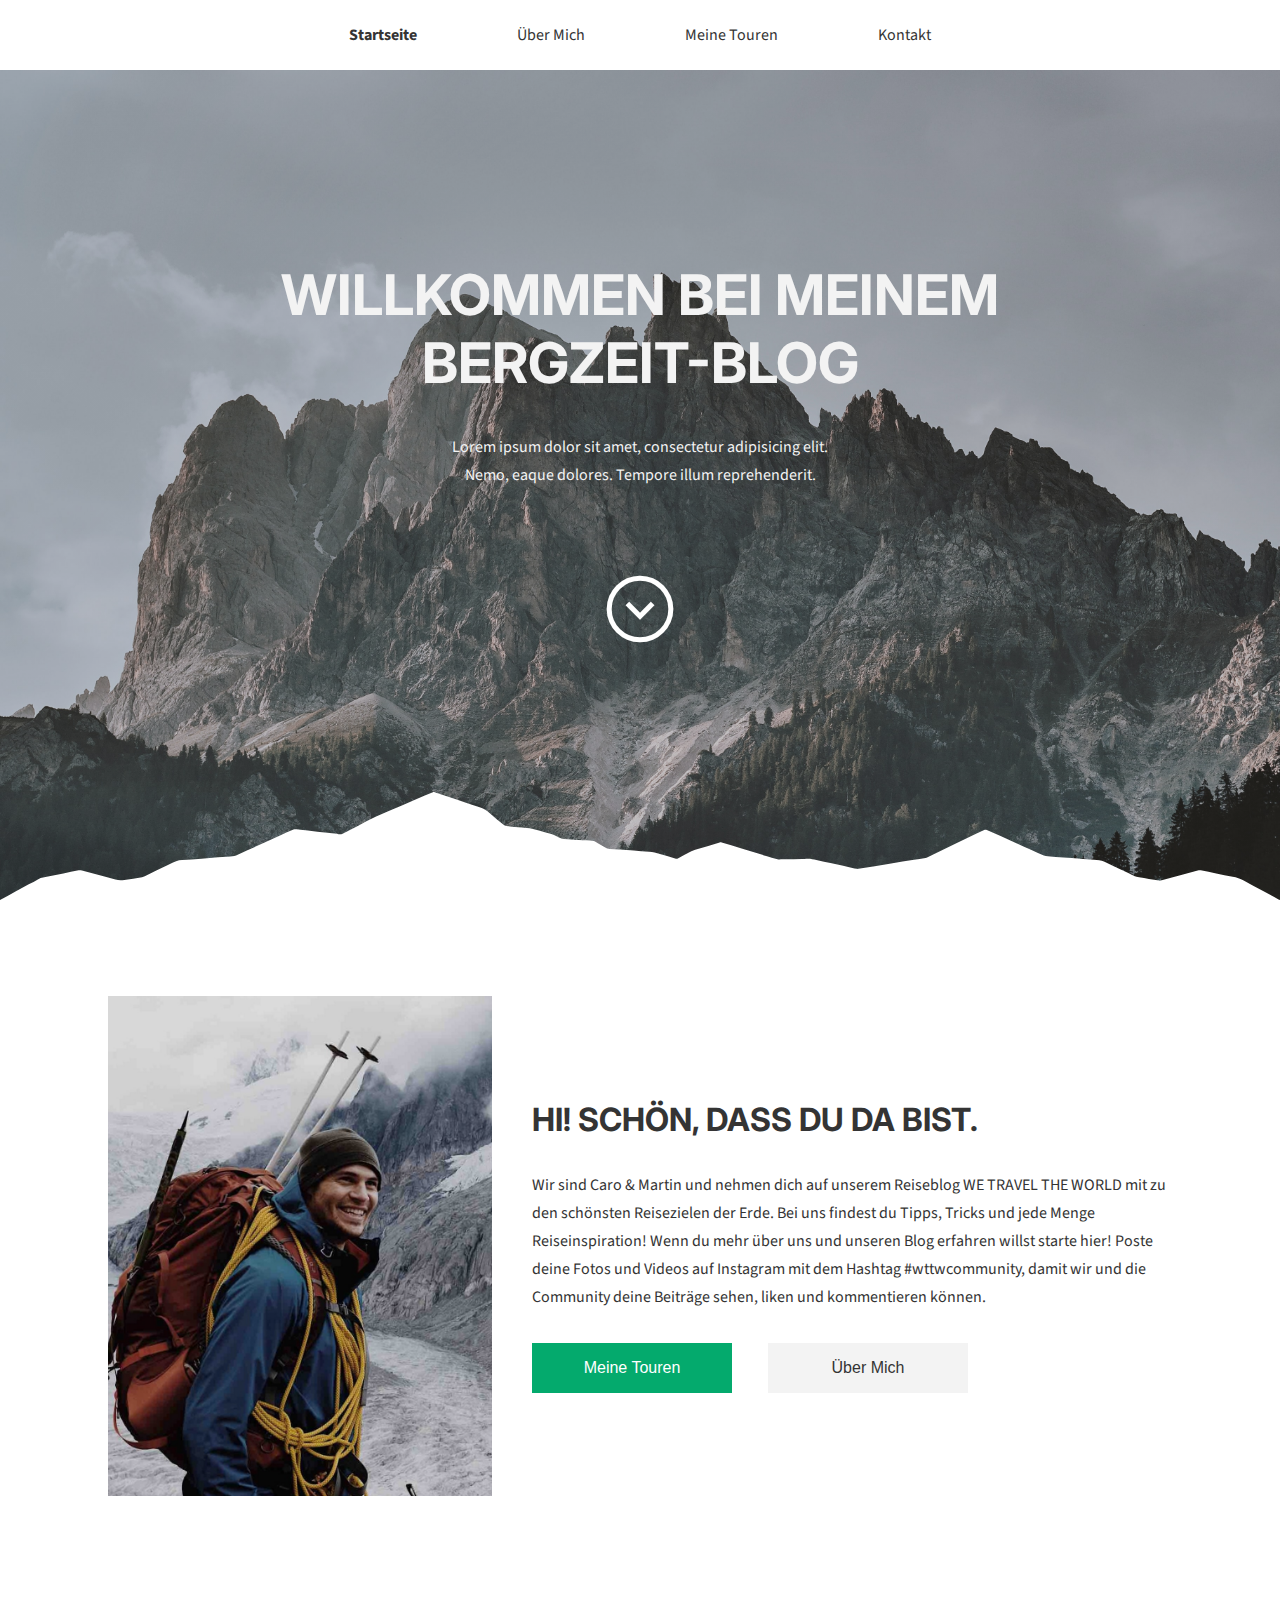
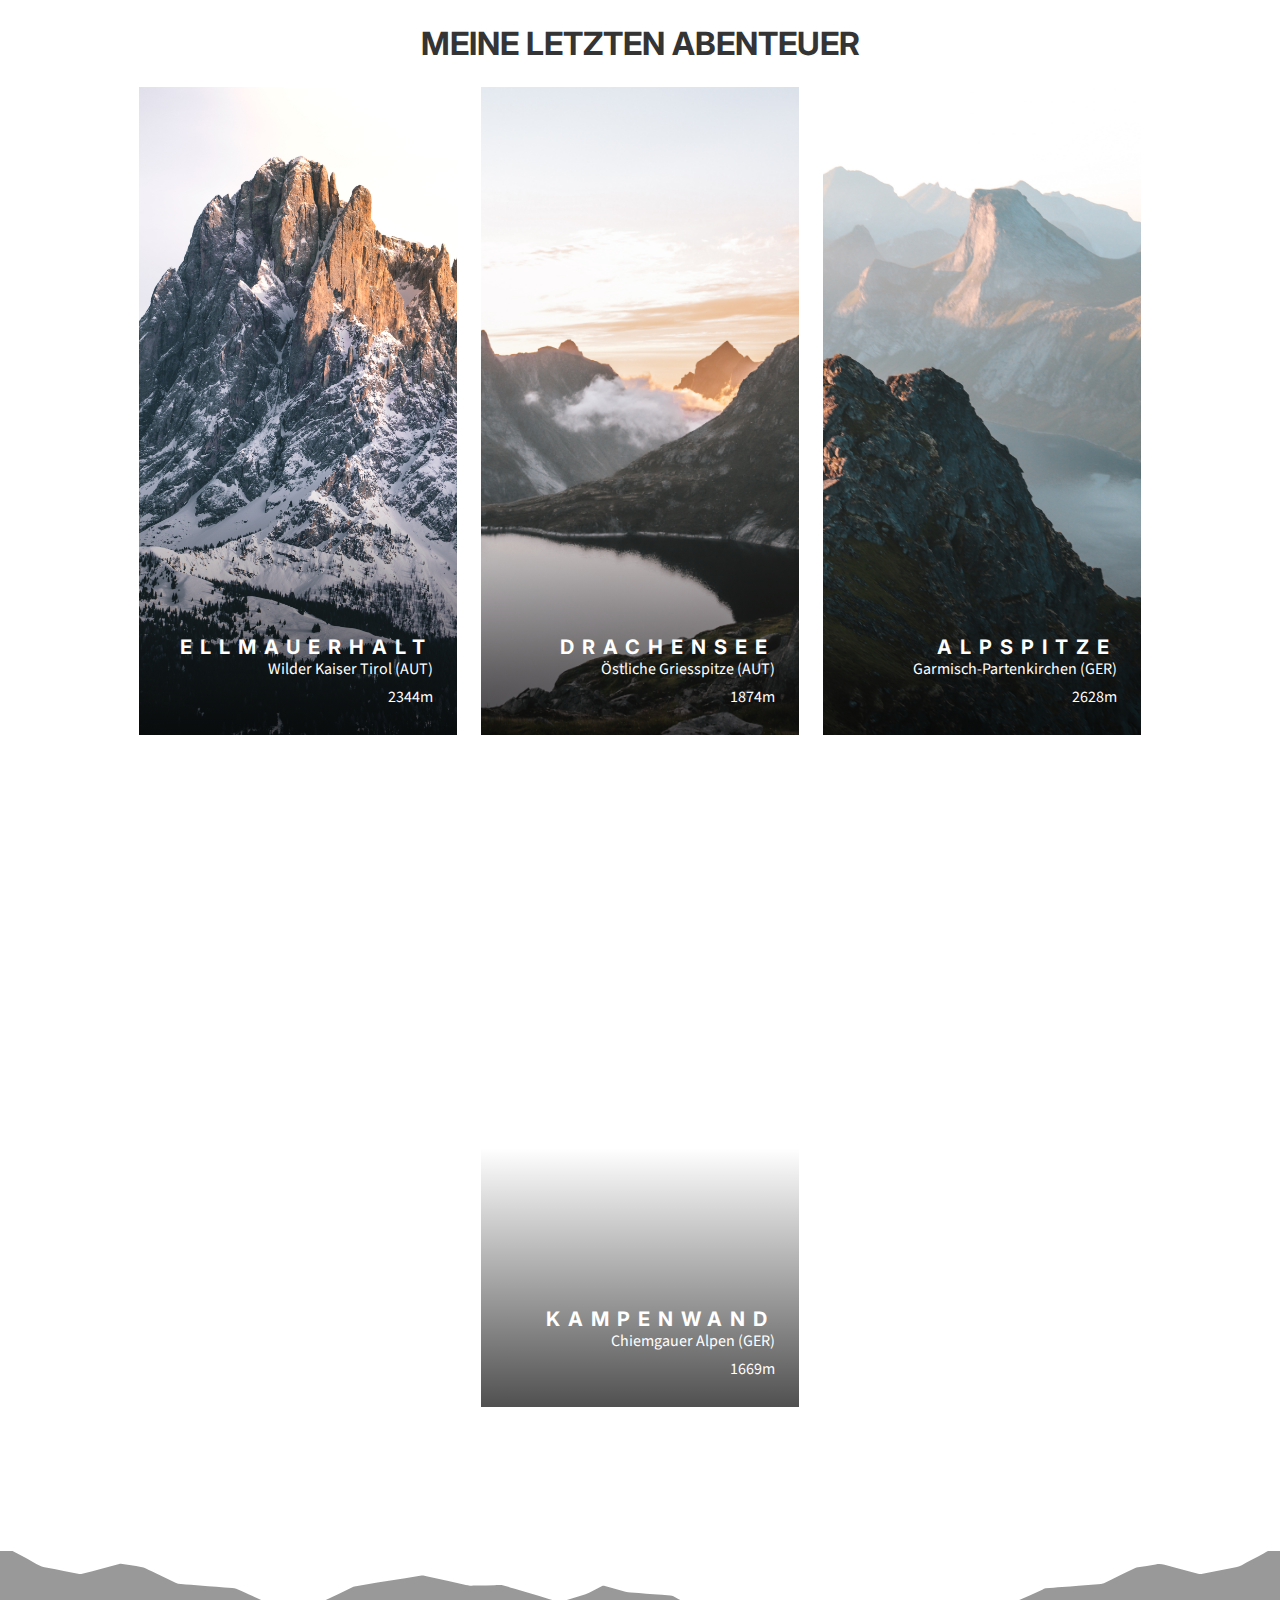
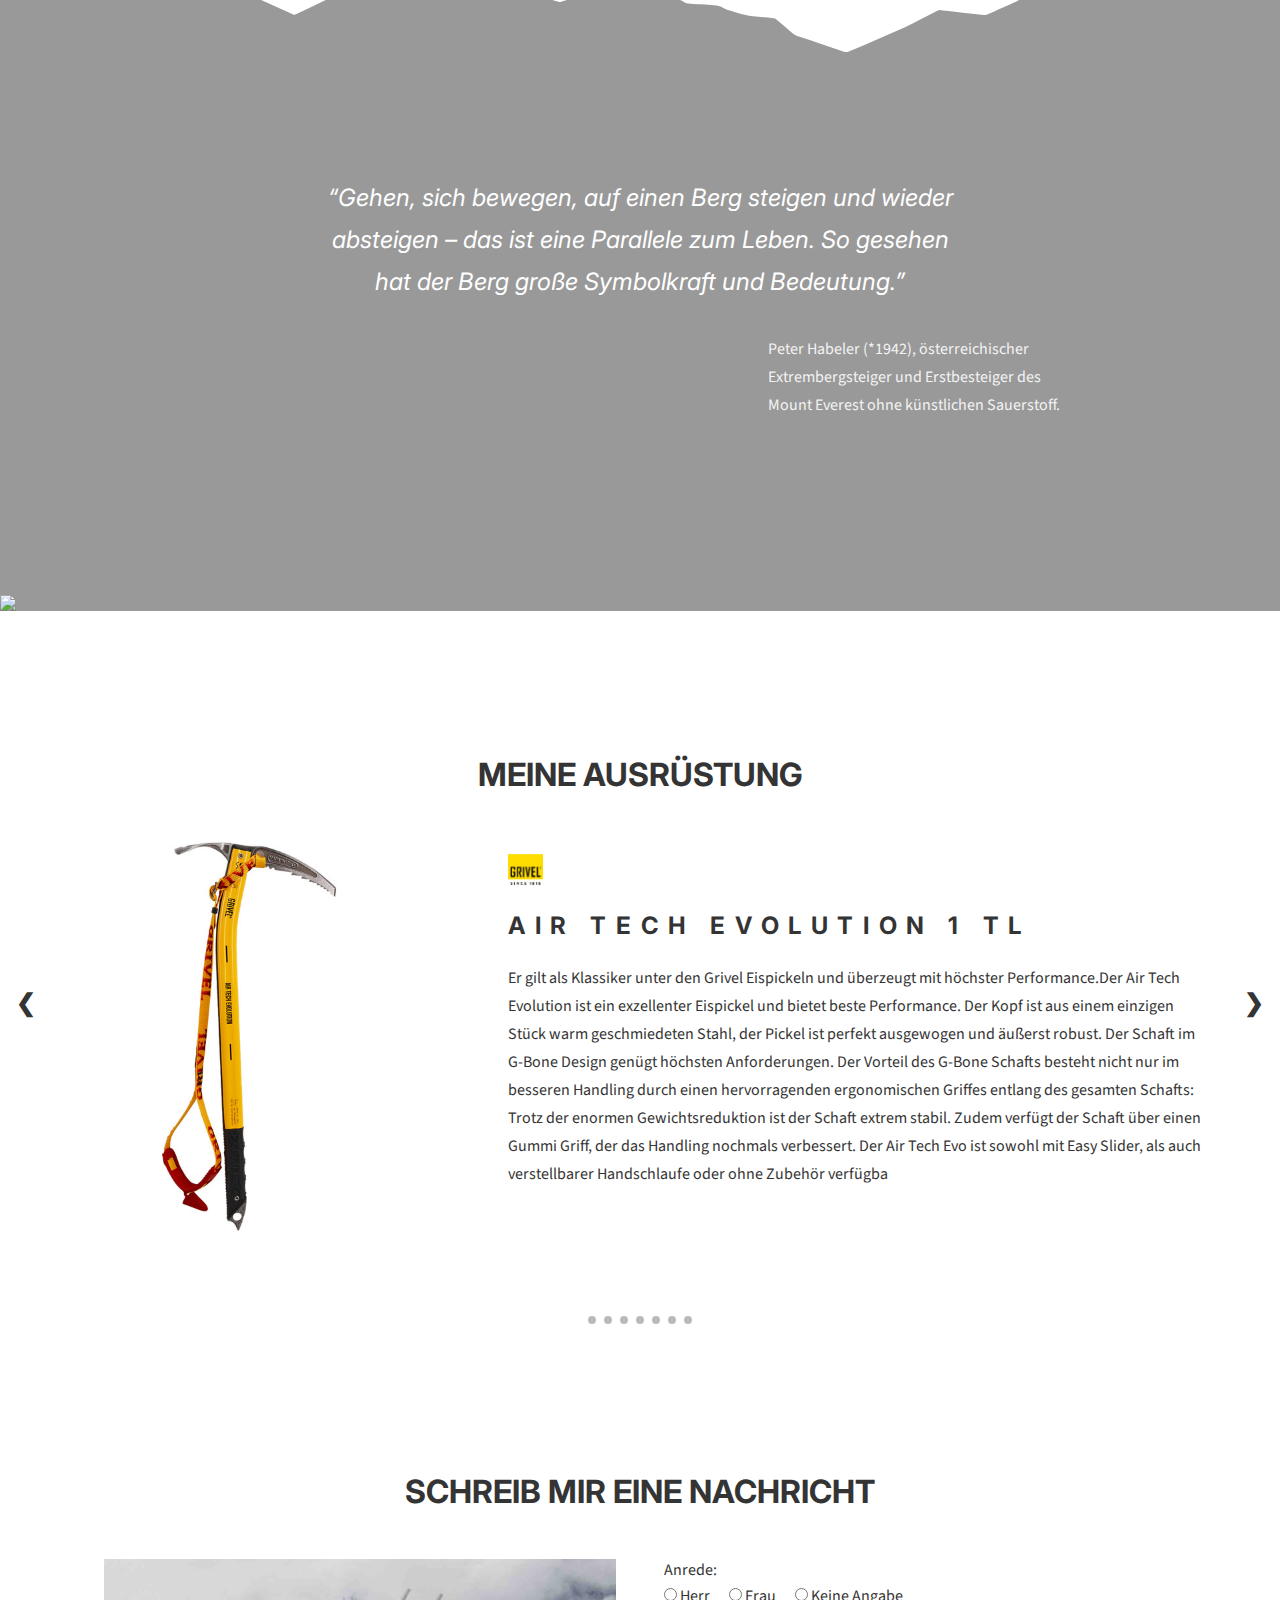
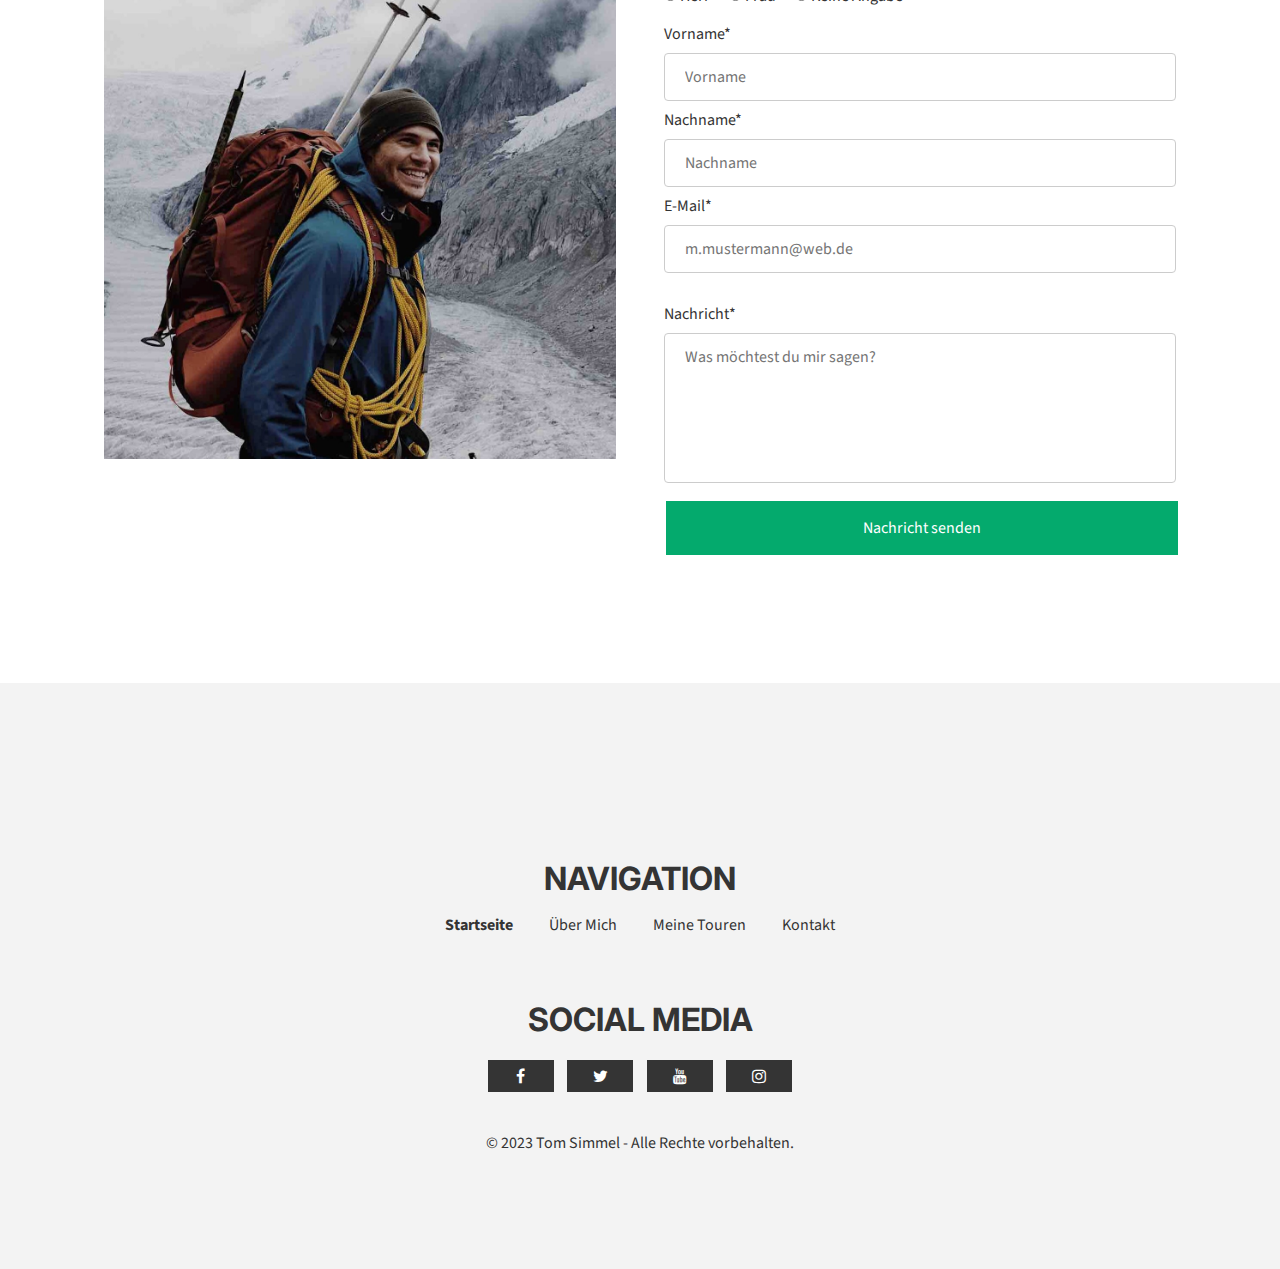
==== index.html @ 69bd5b35 "overlay hero image auf allen seiten angepasst" ====
<!DOCTYPE html>
<html lang="en">

<head>
    <meta charset="UTF-8">
    <meta http-equiv="X-UA-Compatible" content="IE=edge">
    <meta name="viewport" content="width=device-width, initial-scale=1.0">
    <title>Startseite</title>
    <script src="script.js"></script>
    <link rel="stylesheet" href="stylesheet.css">
    <link rel="stylesheet" href="https://cdnjs.cloudflare.com/ajax/libs/font-awesome/4.7.0/css/font-awesome.min.css">
    <link rel="preconnect" href="https://fonts.googleapis.com">
    <link rel="preconnect" href="https://fonts.gstatic.com" crossorigin>
    <link
        href="https://fonts.googleapis.com/css2?family=Inter:wght@400;500;600;700&family=Source+Sans+3:ital,wght@0,300;0,400;0,500;0,700;1,300&display=swap"
        rel="stylesheet">
    <link rel="stylesheet"
        href="https://fonts.googleapis.com/css2?family=Material+Symbols+Outlined:opsz,wght,FILL,GRAD@20..48,100..700,0..1,-50..200" />
</head>

<body>
    <!--Navigation-->

    <div class="Topnavbar">
        <ul class="nav" id="Topnav">
            <li><a class="active-seite" tabindex="0" aria-current="page">Startseite</a></li>
            <li><a href="02_uebermich.html">Über Mich</a></li>
            <li><a href="03_touren.html">Meine Touren</a></li>
            <li><a href="04_kontakt.html">Kontakt</a></li>
            <li class="hamburger"><a href="javascript:void(0);" class="icon" onclick="ResponsiveNavigation()">
                    <i class="fa fa-bars"></i>
                </a></li>
        </ul>
    </div>

    <!--Navigation-->

    <!--Hero Image-->
    <div class="hero-image">
        <section>
            <div class="hero-text">
                <h1>willkommen bei meinem bergzeit-blog</h1><br><br>
                <p> Lorem ipsum dolor sit amet, consectetur adipisicing elit. Nemo, eaque dolores. Tempore illum
                    reprehenderit. </p>
                <a href="#willkommen" class="material-symbols-outlined">expand_circle_down</a>

            </div>
        </section>
        <div class="overlay-bottom-hero"><img src="Bilder/Berge.svg"></div>
    </div>
    <!--Hero Image-->
    <div id="willkommen"></div>
    <!--Hi! Schön dass du da bist-->
    <section>
        <div class="willkommen">
            <div class="willkommen-picture" style="background-image:url(Bilder/bild_von_mir.jpg);"></div>
            <div class="willkommen-text">
                <h2> Hi! Schön, dass du da bist.</h2>
                <p> Wir sind Caro & Martin und nehmen dich auf unserem Reiseblog WE TRAVEL THE WORLD mit zu den
                    schönsten
                    Reisezielen der Erde. Bei uns findest du Tipps, Tricks und jede Menge Reiseinspiration! Wenn du mehr
                    über uns und unseren Blog erfahren willst starte hier! Poste deine Fotos und Videos auf Instagram
                    mit
                    dem Hashtag #wttwcommunity, damit wir und die Community
                    deine Beiträge sehen, liken und kommentieren können. </p>
                <a href="03_touren.html"> <button>Meine Touren</button> </a>
                <a href="02_uebermich.html"> <button class="button button2">Über Mich</button> </a>
            </div>
        </div>
    </section>
    <!--Hi! Schön dass du da bist-->

    <!--Letzte Abenteuer-->
    <section>
        <div class="Touren-gesamt">

            <h2> Meine letzten Abenteuer</h2>

            <div class="bereich-touren">
                <a href="03.1_Tour.html">
                    <div class="touren-boxen"
                        style="background-image: linear-gradient(to top, rgba(0, 0, 0, 0.685) 0%, rgba(255, 255, 255, 0) 40%), url(Bilder/tamas-tuzes-katai-jMncnJKd928-unsplash.jpg);">
                        <h3> ELLMAUERHALT </h3>
                        <p> Wilder Kaiser Tirol (AUT)
                            <br>2344m
                        </p>
                    </div>
                </a>
                <a href="03.1_Tour.html">
                    <div class="touren-boxen"
                        style="background-image: linear-gradient(to top, rgba(0, 0, 0, 0.685) 0%, rgba(255, 255, 255, 0) 40%), url(Bilder/guillaume-briard-zuDk8NunJ3I-unsplash.jpg);">
                        <h3> DRACHENSEE</h3>
                        <p> Östliche Griesspitze (AUT)
                            <br>1874m
                        </p>
                    </div>
                </a>
                <a href="03.1_Tour.html">
                    <div class="touren-boxen"
                        style="background-image: linear-gradient(to top, rgba(0, 0, 0, 0.685) 0%, rgba(255, 255, 255, 0) 40%), url(Bilder/guillaume-briard-JvlPfVY0lck-unsplash.jpg);">
                        <h3> ALPSPITZE</h3>
                        <p> Garmisch-Partenkirchen (GER)
                            <br>2628m
                        </p>
                    </div>
                </a>
                <a href="03.1_Tour.html">
                    <div class="touren-boxen"
                        style="background-image: linear-gradient(to top, rgba(0, 0, 0, 0.685) 0%, rgba(255, 255, 255, 0) 40%), url(Bilder/eberhard-grossgasteiger-8H-ViMB-aLw-unsplash.jpg);">
                        <h3> KAMPENWAND </h3>
                        <p> Chiemgauer Alpen (GER)
                            <br>1669m
                        </p>
                    </div>
                </a>
            </div>
        </div>
    </section>
    <!--Letzte Abenteuer-->


    <!--Zitat-->

    <div class="zitat-index"
        style="background-image: linear-gradient(rgba(0, 0, 0, 0.4), rgba(0, 0, 0, 0.4)), url(Bilder/florian-van-duyn-BR1WANLLpDU-unsplash.jpg);">
        <div class="zitat-text-index">
            <q>Gehen, sich bewegen, auf einen Berg steigen und wieder absteigen – das ist eine Parallele zum Leben. So
                gesehen hat der Berg große Symbolkraft und Bedeutung.</q>
            <p>Peter Habeler (*1942), österreichischer Extrembergsteiger und Erstbesteiger des Mount Everest ohne
                künstlichen Sauerstoff.</p>
        </div>
        <div class="overlay-bottom-zitat">
            <img src="Bilder/berge.svg">
        </div>
        <div class="overlay-top-zitat">
            <img src="Bilder/berge1.svg">
        </div>
    </div>

    <!--Zitat-->


    <!--Ausruestung-->
    <div class="ausrustung-slider">
        <section>
            <h2> Meine Ausrüstung</h2>
            <div class="content-slider" style="display:block;">
                <div class="ausruestung">
                    <div class="ausruestung-picture" style="background-image:url(Bilder/GrivelAirTech.jpg);"></div>
                    <div class="ausruestung-text"><br>
                        <img class="Logo" src="Bilder\Grivel2.png" alt="Grivel Logo">
                        <h3>AIR TECH EVOLUTION 1 TL</h3>
                        <p>Er gilt als Klassiker unter den Grivel Eispickeln und überzeugt mit höchster Performance.Der
                            Air Tech
                            Evolution ist ein exzellenter Eispickel und bietet beste Performance. Der Kopf ist aus
                            einem einzigen Stück warm geschmiedeten Stahl, der Pickel ist perfekt ausgewogen und äußerst
                            robust.
                            Der
                            Schaft im G-Bone Design genügt höchsten Anforderungen. Der Vorteil des G-Bone Schafts
                            besteht nicht
                            nur
                            im besseren Handling durch einen hervorragenden ergonomischen Griffes entlang des gesamten
                            Schafts:
                            Trotz der enormen Gewichtsreduktion ist der Schaft extrem stabil. Zudem verfügt der Schaft
                            über
                            einen
                            Gummi Griff, der das Handling nochmals verbessert. Der Air Tech Evo ist sowohl mit Easy
                            Slider, als
                            auch
                            verstellbarer Handschlaufe oder ohne Zubehör verfügba
                        </p>
                    </div>
                </div>
            </div>
            <div class="content-slider">
                <div class="ausruestung">
                    <div class="ausruestung-picture" style="background-image:url(Bilder/iview_5027117-001_pic1.jpg);">
                    </div>
                    <div class="ausruestung-text"><br>
                        <img class="Logo" src="Bilder/Logo_petzl.png" alt="Petzl Logo">
                        <h3>SCIROCCO KLETTERHELM</h3>
                        <p>Er gilt als Klassiker unter den Grivel Eispickeln und überzeugt mit höchster Performance.Der
                            Air Tech
                            Evolution ist ein exzellenter Eispickel und bietet beste Performance. Der Kopf ist aus
                            einem einzigen Stück warm geschmiedeten Stahl, der Pickel ist perfekt ausgewogen und äußerst
                            robust.
                            Der
                            Schaft im G-Bone Design genügt höchsten Anforderungen. Der Vorteil des G-Bone Schafts
                            besteht nicht
                            nur
                            im besseren Handling durch einen hervorragenden ergonomischen Griffes entlang des gesamten
                            Schafts:
                            Trotz der enormen Gewichtsreduktion ist der Schaft extrem stabil. Zudem verfügt der Schaft
                            über
                            einen
                            Gummi Griff, der das Handling nochmals verbessert. Der Air Tech Evo ist sowohl mit Easy
                            Slider, als
                            auch
                            verstellbarer Handschlaufe oder ohne Zubehör verfügba
                        </p>
                    </div>
                </div>
            </div>
            <div class="content-slider">
                <div class="ausruestung">
                    <div class="ausruestung-picture" style="background-image:url(Bilder/iview_5045470-003_pic1.jpg);">
                    </div>
                    <div class="ausruestung-text"><br>
                        <img class="Logo" src="Bilder/Ortovox_Logo.svg.png" alt="Ortovox Logo">
                        <h3>PEAK 40 DRY RUCKSACK</h3>
                        <p>Er gilt als Klassiker unter den Grivel Eispickeln und überzeugt mit höchster Performance.Der
                            Air Tech
                            Evolution ist ein exzellenter Eispickel und bietet beste Performance. Der Kopf ist aus
                            einem einzigen Stück warm geschmiedeten Stahl, der Pickel ist perfekt ausgewogen und äußerst
                            robust.
                            Der
                            Schaft im G-Bone Design genügt höchsten Anforderungen. Der Vorteil des G-Bone Schafts
                            besteht nicht
                            nur
                            im besseren Handling durch einen hervorragenden ergonomischen Griffes entlang des gesamten
                            Schafts:
                            Trotz der enormen Gewichtsreduktion ist der Schaft extrem stabil. Zudem verfügt der Schaft
                            über
                            einen
                            Gummi Griff, der das Handling nochmals verbessert. Der Air Tech Evo ist sowohl mit Easy
                            Slider, als
                            auch
                            verstellbarer Handschlaufe oder ohne Zubehör verfügba
                        </p>
                    </div>
                </div>
            </div>
            <div class="content-slider">
                <div class="ausruestung">
                    <div class="ausruestung-picture" style="background-image:url(Bilder/iview_5023201-001_pic1.jfif);">
                    </div>
                    <div class="ausruestung-text"><br>
                        <img class="Logo" src="Bilder/Logo_petzl.png" alt="Petzl Logo">
                        <h3>IRVIS HYBRID STEIGEISEN</h3>
                        <p>Er gilt als Klassiker unter den Grivel Eispickeln und überzeugt mit höchster Performance.Der
                            Air Tech
                            Evolution ist ein exzellenter Eispickel und bietet beste Performance. Der Kopf ist aus
                            einem einzigen Stück warm geschmiedeten Stahl, der Pickel ist perfekt ausgewogen und äußerst
                            robust.
                            Der
                            Schaft im G-Bone Design genügt höchsten Anforderungen. Der Vorteil des G-Bone Schafts
                            besteht nicht
                            nur
                            im besseren Handling durch einen hervorragenden ergonomischen Griffes entlang des gesamten
                            Schafts:
                            Trotz der enormen Gewichtsreduktion ist der Schaft extrem stabil. Zudem verfügt der Schaft
                            über
                            einen
                            Gummi Griff, der das Handling nochmals verbessert. Der Air Tech Evo ist sowohl mit Easy
                            Slider, als
                            auch
                            verstellbarer Handschlaufe oder ohne Zubehör verfügba
                        </p>
                    </div>
                </div>
            </div>
            <div class="content-slider">
                <div class="ausruestung">
                    <div class="ausruestung-picture" style="background-image:url(Bilder/iview_5033208-003_pic1.jpg);">
                    </div>
                    <div class="ausruestung-text"><br>
                        <img class="Logo" src="Bilder/47a33b05f72b389554e0e8dc1cc383a2.png" alt="Mammut Logo">
                        <h3>OPHIR 4 SLIDE KLETTERGURT</h3>
                        <p>Er gilt als Klassiker unter den Grivel Eispickeln und überzeugt mit höchster Performance.Der
                            Air Tech
                            Evolution ist ein exzellenter Eispickel und bietet beste Performance. Der Kopf ist aus
                            einem einzigen Stück warm geschmiedeten Stahl, der Pickel ist perfekt ausgewogen und äußerst
                            robust.
                            Der
                            Schaft im G-Bone Design genügt höchsten Anforderungen. Der Vorteil des G-Bone Schafts
                            besteht nicht
                            nur
                            im besseren Handling durch einen hervorragenden ergonomischen Griffes entlang des gesamten
                            Schafts:
                            Trotz der enormen Gewichtsreduktion ist der Schaft extrem stabil. Zudem verfügt der Schaft
                            über
                            einen
                            Gummi Griff, der das Handling nochmals verbessert. Der Air Tech Evo ist sowohl mit Easy
                            Slider, als
                            auch
                            verstellbarer Handschlaufe oder ohne Zubehör verfügba
                        </p>
                    </div>
                </div>
            </div>
            <div class="content-slider">
                <div class="ausruestung">
                    <div class="ausruestung-picture" style="background-image:url(Bilder/iview_3003775-001_pic1.jpg);">
                    </div>
                    <div class="ausruestung-text"><br>
                        <img class="Logo" src="Bilder/Hanwag-Logo.svg.png" alt="Hanwag Logo">
                        <h3>FRICTION II GTX SCHUHE</h3>
                        <p>Er gilt als Klassiker unter den Grivel Eispickeln und überzeugt mit höchster Performance.Der
                            Air Tech
                            Evolution ist ein exzellenter Eispickel und bietet beste Performance. Der Kopf ist aus
                            einem einzigen Stück warm geschmiedeten Stahl, der Pickel ist perfekt ausgewogen und äußerst
                            robust.
                            Der
                            Schaft im G-Bone Design genügt höchsten Anforderungen. Der Vorteil des G-Bone Schafts
                            besteht nicht
                            nur
                            im besseren Handling durch einen hervorragenden ergonomischen Griffes entlang des gesamten
                            Schafts:
                            Trotz der enormen Gewichtsreduktion ist der Schaft extrem stabil. Zudem verfügt der Schaft
                            über
                            einen
                            Gummi Griff, der das Handling nochmals verbessert. Der Air Tech Evo ist sowohl mit Easy
                            Slider, als
                            auch
                            verstellbarer Handschlaufe oder ohne Zubehör verfügba
                        </p>
                    </div>
                </div>
            </div>
            <div class="content-slider">
                <div class="ausruestung">
                    <div class="ausruestung-picture" style="background-image:url(Bilder/iview_1073910-021_pic1.jpg);">
                    </div>
                    <div class="ausruestung-text"><br>
                        <img class="Logo" src="Bilder/Ortovox_Logo.svg.png" alt="Ortovox Logo">
                        <h3>WESTALPEN 3L JACKET</h3>
                        <p>Er gilt als Klassiker unter den Grivel Eispickeln und überzeugt mit höchster Performance.Der
                            Air Tech
                            Evolution ist ein exzellenter Eispickel und bietet beste Performance. Der Kopf ist aus
                            einem einzigen Stück warm geschmiedeten Stahl, der Pickel ist perfekt ausgewogen und äußerst
                            robust.
                            Der
                            Schaft im G-Bone Design genügt höchsten Anforderungen. Der Vorteil des G-Bone Schafts
                            besteht nicht
                            nur
                            im besseren Handling durch einen hervorragenden ergonomischen Griffes entlang des gesamten
                            Schafts:
                            Trotz der enormen Gewichtsreduktion ist der Schaft extrem stabil. Zudem verfügt der Schaft
                            über
                            einen
                            Gummi Griff, der das Handling nochmals verbessert. Der Air Tech Evo ist sowohl mit Easy
                            Slider, als
                            auch
                            verstellbarer Handschlaufe oder ohne Zubehör verfügba
                        </p>
                    </div>
                </div>
            </div>
        </section>
        <a class="prev" onclick="plusSlides(-1)">&#10094;</a>
        <a class="next" onclick="plusSlides(1)">&#10095;</a>
    </div>
    <br>
    <div style="text-align:center">
        <span class="dot" onclick="currentSlide(1)"></span>
        <span class="dot" onclick="currentSlide(2)"></span>
        <span class="dot" onclick="currentSlide(3)"></span>
        <span class="dot" onclick="currentSlide(4)"></span>
        <span class="dot" onclick="currentSlide(5)"></span>
        <span class="dot" onclick="currentSlide(6)"></span>
        <span class="dot" onclick="currentSlide(7)"></span>
    </div>
    <!--Ausruestung-->




    <!--Kontaktformular-->
    <section>
        <h2>Schreib mir eine Nachricht</h2>
        <div class="Kontakt">
            <div class="Kontaktbild" style="background-image:url(Bilder/bild_von_mir.jpg);"></div>
            <div class="Formular">
                <form autocomplete="on">
                    <label for="gender">Anrede:</label><br>
                    <div class="Radios">
                        <input type="radio" id="Herr" name="Herr" value="">
                        <label for="H"> Herr</label>
                        <input type="radio" id="Frau" name="Frau" value="">
                        <label for="F"> Frau </label>
                        <input type="radio" id="Divers" name="Keine Angabe" value="">
                        <label for=" D"> Keine Angabe </label>
                    </div>
                    <label for="name">Vorname*</label>
                    <input type="text" id="vname" placeholder="Vorname" required>
                    <label for="nname">Nachname*</label>
                    <input type="text" id="name1" type="name1" placeholder="Nachname" required>
                    <label for="email">E-Mail*</label>
                    <input id="email" type="email" placeholder="m.mustermann@web.de" required><br><br>
                    <label for="message">Nachricht*</label>
                    <textarea id="message" type="textarea" placeholder="Was möchtest du mir sagen?" required></textarea>
                    <input type="button" value="Nachricht senden">
                </form>
            </div>
        </div>
    </section>
    <!--Kontaktformular-->

    <!--Footer-->
    <div class="footer">
        <section>
            <div class="navigation_bottom">
                <h2>NAVIGATION</h2>
                <ul class="nav-bottom">
                    <li><a class="active-seite" tabindex="0" aria-current="page">Startseite</a></li>
                    <li><a href="02_uebermich.html">Über Mich</a></li>
                    <li><a href="03_touren.html">Meine Touren</a></li>
                    <li><a href="04_kontakt.html">Kontakt</a></li>
                </ul>
            </div>
            <h2>SOCIAL MEDIA</h2>
            <div class="socialmedia">
                <a href="https://www.facebook.com/" target=”_blank” class="fa fa-facebook"></a>
                <a href="https://www.twitter.com/" target=”_blank” class="fa fa-twitter"></a>
                <a href="https://www.youtube.com/" target=”_blank” class="fa fa-youtube"></a>
                <a href="https://www.instagram.com/" target=”_blank” class="fa fa-instagram"></a>
            </div>
            <div class="copyright">
                <p>© 2023 Tom Simmel - Alle Rechte vorbehalten.</p>
            </div>
        </section>
    </div>
    <!--Footer-->


</body>

</html>
---- stylesheet.css ----
/* ########################################################################################### */
/* ---------------------------------------- START CSS ---------------------------------------- */
/* /////////////////////////////////////////////////////////////////////////////////////////// */






/* ########################################################################################################## */
/* ----------------------------------------  Globale Einstellungen  ----------------------------------------  */
/* ////////////////////////////////////////////////////////////////////////////////////////////////////////// */

* {
    margin: 0;
    padding: 0;
    border: 0;
    outline: 0;
    font-size: 100%;
    vertical-align: baseline;
    background: transparent;
}

html {
    scroll-behavior: smooth;
}

section {
    max-width: 1400px;
    margin: 0 auto;
    padding-top: 4em;
    padding-bottom: 4em;
}

@media only screen and (max-width: 992px) {
    section {
        max-width: 840px;
        margin: 0 auto;
        padding-top: 4em;
        padding-bottom: 4em;
    }
}

@media only screen and (max-width: 768px) {
    section {
        max-width: 600px;
        margin: 0 auto;
        padding-top: 4em;
        padding-bottom: 4em;
    }
}

@media only screen and (max-width: 576px) {
    section {
        max-width: 300px;
        margin: 0 auto;
        padding-top: 4em;
        padding-bottom: 4em;
    }
}



h1 {
    font-family: 'Inter';
    font-size: 3.5em;
    color: #F3F3F3;
    font-weight: bold;
    text-transform: uppercase;
    text-align: center;
}

@media only screen and (max-width: 768px) {
    h1 {
        font-size: 40px;

    }
}

@media only screen and (max-width: 576px) {
    h1 {
        font-size: 30px;
    }
}


h2 {
    font-family: 'Inter';
    font-size: 2em;
    color: #343434;
    font-weight: medium;
    text-transform: uppercase;
    text-align: center;
}


h3 {
    font-family: 'Inter';
    font-size: 1.5em;
    color: #343434;
    font-weight: medium;
    letter-spacing: 0.4em;
}

p {
    font-family: 'Source Sans 3';
    font-size: 1em;
    color: #343434;
    font-weight: 400;
    line-height: 175%;
}

input {
    font-family: 'Source Sans 3';
    font-size: 1em;
    color: #343434;
    font-weight: 400;
}

q {
    font-family: 'Inter';
    font-size: 1.5em;
    color: black;
    font-weight: medium;
    line-height: 175%;
    font-style: italic;

}


form {
    font-family: 'Source Sans 3';
    font-size: 1em;
    color: #343434;
    font-weight: 400;
}

button {
    background-color: #04AA6D;
    border: none;
    color: white;
    padding: 16px 32px;
    text-decoration: none;
    margin-top: 2em;
    margin-right: 2em;
    cursor: pointer;
    width: 200px;
    transition: 0.3s;
}

@media only screen and (max-width: 992px) {
    button {
        width: 40%;
    }
}

@media only screen and (max-width: 768px) {
    button {
        width: 100%;
    }
}

@media only screen and (max-width: 576px) {
    button {
        width: 100%;
    }
}

button:hover {
    background-color: #08c47f;
    color: white;
}

.button2 {
    background-color: #F3F3F3;
    color: #343434;
}

.button2:hover {
    background-color: #e9e9e9;
    color: #343434;

}

a:link,
a:visited {
    text-decoration: none;
}


a {
    margin: 0;
    padding: 0;
    border: 0;
    outline: 0;
    animation: smooth;
}

img {
    width: 100%;
}

/* ////////////////////////////////////////////////////////////////////////////////////////////////////////// */
/* ----------------------------------------  Globale Einstellungen  ----------------------------------------  */
/* ########################################################################################################## */






/* #################################################################################################### */
/* ----------------------------------------  Navigation START ----------------------------------------  */
/* //////////////////////////////////////////////////////////////////////////////////////////////////// */

.Topnavbar {
    position: fixed;
    width: 100%;
    z-index: 1000;
}

.nav {
    list-style-type: none;
    overflow: hidden;
    background-color: white;
    position: fixed;
    top: 0;
    width: 100%;
    z-index: 1000;
    text-align: center;
    margin: 0;
    padding: 0;

}

.nav li {
    display: inline;

}

.nav li a {
    font-family: 'Source Sans 3';
    font-size: 1em;
    color: #343434;
    font-weight: 400;
    padding: 1.5em 3em;
    text-decoration: none;
    display: inline-block;

}

.nav li a:hover {
    background-color: #F3F3F3;

}

@media only screen and (max-width: 768px) {
    .nav li a:hover {
        background-color: transparent;
    }
}

@media only screen and (max-width: 576px) {
    .nav li a:hover {
        background-color: transparent;
    }
}

.nav .active-seite {
    background-color: transparent;
    font-weight: bold;
}

@media only screen and (max-width: 768px) {
    .nav {}
}

@media only screen and (max-width: 576px) {
    .nav {}
}

.nav .icon {
    display: none;
}

@media only screen and (max-width: 768px) {
    .nav .icon {
        display: inline;
        margin: 0 !important;
        padding: 0;
        padding-right: 5em;

    }
}

@media only screen and (max-width: 576px) {
    .nav .icon {
        display: inline;
        margin: 0 !important;
        padding: 0;
        padding-right: 5em;

    }
}

@media only screen and (max-width: 768px) {
    .nav li {
        display: none;
    }

    .nav .hamburger {
        float: right;
        display: block;

    }
}

@media only screen and (max-width: 576px) {
    .nav li {
        display: none;
    }

    .nav .hamburger {
        float: right;
        display: block;

    }
}

@media only screen and (max-width: 768px) {
    .nav.responsive {
        position: relative;
    }

    .nav.responsive .icon {
        position: absolute;
        right: 0;
        top: 0;
    }

    .nav.responsive li {
        float: none;
        display: block;
        text-align: center;
        padding-top: 20px;
    }
}

@media only screen and (max-width: 576px) {
    .nav.responsive {
        position: relative;
    }

    .nav.responsive .icon {
        position: absolute;
        right: 0;
        top: 0;
    }

    .nav.responsive li {
        float: none;
        display: block;
        text-align: center;
        padding-top: 20px;
    }
}

.i.fa.fa-bars {
    padding: 0 !important;
    margin: 0 !important;
}

/* ///////////////////////////////////////////////////////////////////////////////////////////////// */
/* ---------------------------------------- Navigation ENDE ---------------------------------------- */
/* ################################################################################################# */






/* ######################################################################################################## */
/* ---------------------------------------- Hero-Image Index START ---------------------------------------- */
/* //////////////////////////////////////////////////////////////////////////////////////////////////////// */

.hero-image {
    background-image: linear-gradient(rgba(0, 0, 0, 0.2), rgba(0, 0, 0, 0.2)), url(Bilder/eberhard-grossgasteiger-iMnezp9R_dc-unsplash.jpg);
    height: calc(100vh);
    background-position: center;
    background-repeat: no-repeat;
    background-size: cover;
    position: relative;
    margin-bottom: 2em;
}

.hero-text {
    width: 70%;
    max-width: 1000px;
    text-align: center;
    position: absolute;
    top: 55%;
    left: 50%;
    transform: translate(-50%, -50%);
    color: white;
}

.hero-text>p {
    display: flex;
    justify-content: center;
    margin: 0 auto;
    color: #F3F3F3;
    max-width: 400px;

}

.hero-text>a {
    margin-top: 5em;

}

.material-symbols-outlined {
    color: white;
    font-size: 80px !important;
    margin: 1em 0 !important;
    padding: 0 0 !important;
    transition: 0.3s;

}

.material-symbols-outlined:hover {
    font-size: 600% !important;
}

#about-me {
    padding: 3em;
}

/* /////////////////////////////////////////////////////////////////////////////////////////////////////// */
/* ---------------------------------------- Hero-Image Index ENDE ---------------------------------------- */
/* ####################################################################################################### */






/* ############################################################################################################ */
/* ---------------------------------------- Hero-Image Über mich START ---------------------------------------- */
/* //////////////////////////////////////////////////////////////////////////////////////////////////////////// */

.hero-image-uebermich {
    background-image: linear-gradient(rgba(0, 0, 0, 0.100), rgba(0, 0, 0, 0.100)), url(Bilder/sheshan-r-4AU8t0aQHVI-unsplash.jpg);
    height: calc(100vh);
    background-position: left center;
    background-repeat: no-repeat;
    background-size: cover;
    position: relative;
    margin-bottom: 2em;
}

@media only screen and (max-width: 768px) {
    .hero-image-uebermich {
        background-position: center;
        background-size: cover;
    }
}

@media only screen and (max-width: 576px) {
    .hero-image-uebermich {
        background-position: 35% 50%;
        background-size: 500%;
    }
}

.hero-text-uebermich {
    width: 50%;
    text-align: center;
    position: absolute;
    top: 55%;
    left: 50%;
    transform: translate(-50%, -50%);
    color: white;
}

.hero-text-uebermich>p {
    display: flex;
    justify-content: center;
    margin: 0 auto;
    color: #F3F3F3;
    max-width: 400px;

}

.material-symbols-outlined {
    color: white;
    font-size: 80px !important;
    margin: 1em 0 !important;
    padding: 0 0 !important;
    transition: 0.3s;

}

.material-symbols-outlined:hover {
    font-size: 600% !important;
}

#Eckdaten-A {
    padding: 3em;
}

/* /////////////////////////////////////////////////////////////////////////////////////////////////////////// */
/* ---------------------------------------- Hero-Image Über mich ENDE ---------------------------------------- */
/* ########################################################################################################### */






/* ######################################################################################################### */
/* ---------------------------------------- Hero-Image Touren START ---------------------------------------- */
/* ///////////////////////////////////////////////////////////////////////////////////////////////////////// */

.hero-image-touren {
    background-image: linear-gradient(rgba(0, 0, 0, 0.400), rgba(0, 0, 0, 0.400)), url(Bilder/daniel-sessler-MR8I-lWVsh4-unsplash.jpg);
    height: calc(100vh);
    background-position: top center;
    background-repeat: no-repeat;
    background-size: cover;
    position: relative;
    margin-bottom: 2em;


}

.hero-text-touren {
    width: 70%;
    max-width: 1000px;
    text-align: center;
    position: absolute;
    top: 55%;
    left: 50%;
    transform: translate(-50%, -50%);
    color: white;
}

.hero-text-touren>p {
    display: flex;
    justify-content: center;
    margin: 0 auto;
    color: #F3F3F3;
    max-width: 400px;

}

.material-symbols-outlined {
    color: white;
    font-size: 80px !important;
    margin: 1em 0 !important;
    padding: 0 0 !important;
    transition: 0.3s;

}

.material-symbols-outlined:hover {
    font-size: 600% !important;
}

#Touren-A {
    padding: 3em;
}

/* //////////////////////////////////////////////////////////////////////////////////////////////////////// */
/* ---------------------------------------- Hero-Image Touren ENDE ---------------------------------------- */
/* ######################################################################################################## */






/* #################################################################################################################### */
/* ---------------------------------------- Hero-Image Ellmauerhalt Tour START ---------------------------------------- */
/* //////////////////////////////////////////////////////////////////////////////////////////////////////////////////// */

.hero-image-Tour1 {
    background-image: linear-gradient(rgba(0, 0, 0, 0.301), rgba(0, 0, 0, 0.301)), url(Bilder/tamas-tuzes-katai-jMncnJKd928-unsplash.jpg);
    height: calc(100vh);
    background-position: center;
    background-repeat: no-repeat;
    background-size: cover;
    position: relative;
    margin-bottom: 2em;


}

.hero-text-Tour1 {
    width: 70%;
    max-width: 1000px;
    text-align: center;
    position: absolute;
    top: 60%;
    left: 50%;
    transform: translate(-50%, -50%);
    color: white;
}

.hero-text-Tour1>p {
    color: #F3F3F3;

}

.material-symbols-outlined {
    color: white;
    font-size: 80px !important;
    margin: 1em 0 !important;
    padding: 0 0 !important;
    transition: 0.3s;

}

.material-symbols-outlined:hover {
    font-size: 600% !important;
}

#Eckdaten-A1 {
    padding: 3em;
}

/* /////////////////////////////////////////////////////////////////////////////////////////////////////////////////// */
/* ---------------------------------------- Hero-Image Ellmauerhalt Tour ENDE ---------------------------------------- */
/* ################################################################################################################### */





/* ########################################################################################################## */
/* ---------------------------------------- Hero-Image Kontakt START ---------------------------------------- */
/* ////////////////////////////////////////////////////////////////////////////////////////////////////////// */

.hero-image-kontakt {
    background-image: linear-gradient(rgba(0, 0, 0, 0.301), rgba(0, 0, 0, 0.301)), url(Bilder/christopher-burns-Lh2qwkppkf8-unsplash.jpg);
    height: calc(100vh);
    background-position: center;
    background-repeat: no-repeat;
    background-size: cover;
    position: relative;
    margin-bottom: 2em;


}

.hero-text-kontakt {
    width: 70%;
    max-width: 1000px;
    text-align: center;
    position: absolute;
    top: 55%;
    left: 50%;
    transform: translate(-50%, -50%);
    color: white;
}

.hero-text-kontakt>p {
    color: #F3F3F3;

}

.material-symbols-outlined {
    color: white;
    font-size: 80px !important;
    margin: 1em 0 !important;
    padding: 0 0 !important;
    transition: 0.3s;

}

.material-symbols-outlined:hover {
    font-size: 600% !important;
}

#Kontakt-A {
    padding: 3em;
}

/* ///////////////////////////////////////////////////////////////////////////////////////////////////////// */
/* ---------------------------------------- Hero-Image Kontakt ENDE ---------------------------------------- */
/* ######################################################################################################### */






/* ################################################################################################ */
/* ---------------------------------------- Willkommen START ---------------------------------------- */
/* //////////////////////////////////////////////////////////////////////////////////////////////// */

.willkommen {
    width: 100%;
    height: 500px;
    display: flex;
    flex-direction: row;
    justify-content: center;
    align-items: center;
    flex-wrap: wrap;
}

@media only screen and (max-width: 992px) {
    .willkommen {
        height: auto;
    }
}

@media only screen and (max-width: 768px) {
    .willkommen {
        height: auto;
    }
}

@media only screen and (max-width: 576px) {
    .willkommen {
        height: auto;
    }
}

.willkommen-picture {
    width: 30%;
    height: 100%;
    background-size: cover;
    background-position: center;
    background-repeat: no-repeat;
}

@media only screen and (max-width: 992px) {
    .willkommen-picture {
        width: 40%;
        height: 300px;
        margin-bottom: 3em;
        display: none;
    }
}

@media only screen and (max-width: 768px) {
    .willkommen-picture {
        width: 100%;
        height: 300px;
        margin-bottom: 3em;
    }
}

@media only screen and (max-width: 576px) {
    .willkommen-picture {
        width: 100%;
    }
}

.willkommen-text {
    width: 50%;
    text-align: left;
    padding-left: 40px;
}

@media only screen and (max-width: 992px) {
    .willkommen-text {
        width: 100%;
        text-align: center;
        padding: 0;
    }
}

@media only screen and (max-width: 768px) {
    .willkommen-text {
        width: 100%;
        padding: 0;
    }
}

@media only screen and (max-width: 576px) {
    .willkommen-text {
        width: 100%;
        padding: 0;
    }
}

.willkommen>button {
    width: 50%;
}

@media only screen and (max-width: 992px) {
    .willkommen>button {
        margin-bottom: 0;
        width: 20% !important;
    }
}

@media only screen and (max-width: 768px) {
    .about-me>button {
        margin-bottom: 0;
    }
}

@media only screen and (max-width: 576px) {
    .willkommen>button {
        margin-bottom: 1em;
    }
}

.willkommen-text>h2 {
    margin: 0;
    margin-bottom: 1em;
    padding: 0;
    text-align: left;
}

@media only screen and (max-width: 992px) {
    .willkommen-text>h2 {
        text-align: center;
    }
}

@media only screen and (max-width: 768px) {
    .willkommen-text>h2 {
        text-align: center;
    }
}

@media only screen and (max-width: 576px) {
    .willkommen-text>h2 {
        text-align: center;
    }
}

/* ///////////////////////////////////////////////////////////////////////////////////////////////// */
/*  ---------------------------------------- Willkommen ENDE  ---------------------------------------- */
/* ################################################################################################# */






/* ############################################################################################################### */
/* ---------------------------------------- Meine letzten Abenteuer START ---------------------------------------- */
/* /////////////////////////////////////////////////////////////////////////////////////////////////////////////// */

.bereich-touren>a {
    display: block;
    height: 100%;
}

.bereich-touren {
    display: flex;
    width: 100%;
    justify-content: center;
    flex-direction: row;
    flex-wrap: wrap;
    column-gap: 1.5em;
}

.touren-boxen {
    display: flex;
    text-align: right;
    justify-content: flex-end;
    flex-direction: column;
    background-size: cover;
    background-position: center;
    min-height: 600px;
    padding: 24px;
    margin-top: 1.5em;
    height: 100%;
    width: 270px;

}

@media only screen and (max-width: 992px) {
    .touren-boxen {
        min-height: 0;
        height: 600px;
    }
}

@media only screen and (max-width: 768px) {
    .touren-boxen {
        min-height: 0;
        height: 334px;
        width: 225px;
    }
}

@media only screen and (max-width: 576px) {
    .touren-boxen {
        min-height: 0;
        height: 334px;
    }
}

.touren-boxen>h3 {
    color: white;
    font-size: 1.25em;
    text-align: right;
    line-height: 80%;
    margin: 0;
    padding: 0;
}

@media only screen and (max-width: 768px) {
    .touren-boxen>h3 {
        font-size: 1.2em;
    }
}

.touren-boxen>p {
    color: white;

}

.touren-boxen:hover {
    opacity: 85%;
    transition: .3s ease;
}

/* ////////////////////////////////////////////////////////////////////////////////////////////////////////////// */
/* ---------------------------------------- Meine letzten Abenteuer ENDE ---------------------------------------- */
/* ############################################################################################################## */






/* ################################################################################################### */
/* ---------------------------------------- Zitat Index START ---------------------------------------- */
/* /////////////////////////////////////////////////////////////////////////////////////////////////// */

.zitat-index {
    background-position: center;
    background-repeat: no-repeat;
    background-size: cover;
    position: relative;
    margin-bottom: 5em;
    margin-top: 5em;
    height: 660px;
    width: 100%;
    display: flex;
    flex-direction: row;
    justify-content: center;
    overflow: hidden;

}

.zitat-text-index {
    max-width: 800px;
    text-align: center;
    position: absolute;
    top: 55%;
    left: 50%;
    transform: translate(-50%, -50%);
    color: white;
}

@media only screen and (max-width: 768px) {
    .zitat-text-index {
        top: 50%;
    }
}

@media only screen and (max-width: 576px) {
    .zitat-text-index {
        top: 50%;
    }
}

.zitat-text-index>q {
    color: white
}

@media only screen and (max-width: 768px) {
    .zitat-text-index>q {
        text-align: center;
    }
}

@media only screen and (max-width: 576px) {
    .zitat-text-index>q {
        text-align: center;
    }
}

.zitat-text-index>p {
    color: #F3F3F3;
    font-size: 1em;
    display: flex;
    text-align: left;
    justify-content: flex-end;
    width: 300px;
    margin: 2em 70%;
}

@media only screen and (max-width: 768px) {
    .zitat-text-index>p {
        margin: 2em 0;
        text-align: center;
    }
}

@media only screen and (max-width: 576px) {
    .zitat-text-index>p {
        margin: 2em 0;
        text-align: center;
    }
}

/* ////////////////////////////////////////////////////////////////////////////////////////////////// */
/* ---------------------------------------- Zitat Index ENDE ---------------------------------------- */
/* ################################################################################################## */






/* ############################################################################################################# */
/* ---------------------------------------- Zitat Index Über Mich START ---------------------------------------- */
/* ///////////////////////////////////////////////////////////////////////////////////////////////////////////// */

.zitat-ueber {
    background-image: linear-gradient(rgba(0, 0, 0, 0.4), rgba(0, 0, 0, 0.4)), url(Bilder/samsommer-vddccTqwal8-unsplash.jpg);
    background-position: center;
    background-repeat: no-repeat;
    background-size: cover;
    position: relative;
    margin-bottom: 5em;
    margin-top: 5em;
    height: 660px;
    width: 100%;
    display: flex;
    flex-direction: row;
    justify-content: center;
    overflow: hidden;

}

.zitat-text-ueber {
    max-width: 800px;
    text-align: center;
    position: absolute;
    top: 60%;
    left: 50%;
    transform: translate(-50%, -50%);
    color: white;
}

@media only screen and (max-width: 768px) {
    .zitat-text-ueber {
        top: 50%;
    }
}

@media only screen and (max-width: 576px) {
    .zitat-text-ueber {
        top: 50%;
    }
}

.zitat-text-ueber>q {
    color: white
}

.zitat-text-ueber>p {
    color: #F3F3F3;
    font-size: 1em;
    display: flex;
    text-align: left;
    justify-content: flex-end;
    width: 300px;
    margin: 2em 70%;
}

@media only screen and (max-width: 768px) {
    .zitat-text-ueber>p {
        margin: 2em 0;
        text-align: center;
    }
}

@media only screen and (max-width: 576px) {
    .zitat-text-ueber>p {
        margin: 2em 0;
        text-align: center;
    }
}
/* ///////////////////////////////////////////////////////////////////////////////////////////////////////////// */
/* ---------------------------------------- Zitat Index Über Mich ENDE ---------------------------------------- */
/* ############################################################################################################ */







/* ################################################################################################################ */
/* ---------------------------------------- Zitat Index Meine Touren START ---------------------------------------- */
/* //////////////////////////////////////////////////////////////////////////////////////////////////////////////// */

.zitat-touren {
    background-image: linear-gradient(rgba(0, 0, 0, 0.4), rgba(0, 0, 0, 0.4)), url(Bilder/jackman-chiu-36Vbwo1OiZU-unsplash.jpg);
    background-position: center;
    background-repeat: no-repeat;
    background-size: cover;
    position: relative;
    margin-bottom: 5em;
    margin-top: 5em;
    height: 660px;
    width: 100%;
    display: flex;
    flex-direction: row;
    justify-content: center;
    overflow: hidden;

}

.zitat-text-touren {
    max-width: 800px;
    text-align: center;
    position: absolute;
    top: 60%;
    left: 50%;
    transform: translate(-50%, -50%);
    color: white;
}

.zitat-text-touren>q {
    color: white
}

.zitat-text-touren>p {
    color: #F3F3F3;
    font-size: 1em;
    display: flex;
    text-align: left;
    justify-content: flex-end;
    width: 300px;
    margin: 2em 70%;
}
/* /////////////////////////////////////////////////////////////////////////////////////////////////////////////// */
/* ---------------------------------------- Zitat Index Meine Touren ENDE ---------------------------------------- */
/* ############################################################################################################### */






/* ######################################################################################################## */
/* ---------------------------------------- Meine Ausrüstung START ---------------------------------------- */
/* //////////////////////////////////////////////////////////////////////////////////////////////////////// */

.ausruestung {
    width: 100%;
    display: flex;
    flex-direction: row;
    justify-content: center;
    align-items: flex-start;
    margin-top: 2.5em;
    flex-wrap: wrap;

}

.ausruestung-picture {
    width: 30%;
    height: 400px;
    background-size: contain;
    background-repeat: no-repeat;
    background-position: center right;
    padding-left: 1em;
    padding-right: 2.5em;

}

@media only screen and (max-width: 992px) {
    .ausruestung-picture {
        width: 100%;
        padding: 0;
        height: 334px;
        background-position: center;
    }
}

@media only screen and (max-width: 768px) {
    .ausruestung-picture {
        width: 100%;
        padding: 0;
        height: 334px;
        background-position: center;
    }
}

@media only screen and (max-width: 576px) {
    .ausruestung-picture {
        width: 100%;
        padding: 0;
        background-position: center;
    }
}

.ausruestung-text {
    display: flex;
    flex-direction: column;
    width: 55%;
    padding-right: 4em;
    padding-left: 4em;
}

@media only screen and (max-width: 992px) {
    .ausruestung-text {
        padding: 0;
        width: 100%;
        text-align: center;
    }
}

@media only screen and (max-width: 768px) {
    .ausruestung-text {
        padding: 0;
        width: 100%;
        text-align: center;
    }
}

@media only screen and (max-width: 576px) {
    .ausruestung-text {
        padding: 0;
        width: 100%;
        text-align: center;
    }
}

.ausruestung-text>h3 {

    align-self: flex-start;
    margin: 1em 0;
    padding: 0;
    text-align: left;
}

@media only screen and (max-width: 992px) {
    .ausruestung-text>h3 {
        padding: 0;
        width: 100%;
        text-align: center;
    }
}

@media only screen and (max-width: 768px) {
    .ausruestung-text>h3 {
        padding: 0;
        width: 100%;
        text-align: center;
    }
}

@media only screen and (max-width: 576px) {
    .ausruestung-text>h3 {
        padding: 0;
        width: 100%;
        text-align: center;
    }
}

.ausruestung-text>p {
    align-self: flex-start;
    width: 100%;
}

.Logo {
    width: 35px !important;
}

@media only screen and (max-width: 992px) {
    .Logo {
        width: 50px !important;
        display: flex;
        margin: 0 auto;
    }
}

@media only screen and (max-width: 768px) {
    .Logo {
        width: 50px !important;
        display: flex;
        margin: 0 auto;
    }
}

@media only screen and (max-width: 576px) {
    .Logo {
        width: 50px !important;
        display: flex;
        margin: 0 auto;
    }
}

.ausrustung-slider {
    max-width: 1400px;
    position: relative;
    margin: auto;
}

@media only screen and (max-width: 992px) {

    .ausrustung-slider {
        max-width: 800px;
    }
}

@media only screen and (max-width: 768px) {

    .ausrustung-slider {
        max-width: 600px;
    }
}

@media only screen and (max-width: 576px) {

    .ausrustung-slider {
        max-width: 300px;
    }
}


.content-slider {
    display: none;
}

.prev,
.next {
    cursor: pointer;
    position: absolute;
    top: 50%;
    width: auto;
    margin-top: -22px;
    padding: 16px;
    color: #343434;
    font-weight: bold;
    font-size: 24px;
    transition: 0.6s ease;
    border-radius: 0 3px 3px 0;
    user-select: none;
}

@media only screen and (max-width: 992px) {

    .prev,
    .next {
        top: 35%;
    }
}

@media only screen and (max-width: 768px) {

    .prev,
    .next {
        top: 50%;
    }
}

@media only screen and (max-width: 576px) {

    .prev,
    .next {
        top: 25%;
    }
}

.next {
    right: 0;
    border-radius: 2px 0 0 2px;
}

.prev:hover,
.next:hover {
    background-color: #F3F3F3
}

.dot {
    cursor: pointer;
    height: 8px;
    width: 8px;
    margin: 0 2px;
    margin-bottom: 5em;
    background-color: #bbb;
    border-radius: 50%;
    display: inline-block;
    transition: background-color 0.6s ease;
}

.active,
.dot:hover {
    background-color: #717171;
}

.fade {
    animation-name: fade;
    animation-duration: 1.5s;
}

@keyframes fade {
    from {
        opacity: .4
    }

    to {
        opacity: 1
    }
}

/* /////////////////////////////////////////////////////////////////////////////////////////////////////// */
/* ---------------------------------------- Meine Ausrüstung ENDE ---------------------------------------- */
/* ####################################################################################################### */






/* ######################################################################################################## */
/* ---------------------------------------- Kontakt formular START ---------------------------------------- */
/* //////////////////////////////////////////////////////////////////////////////////////////////////////// */

.Kontakt {
    width: 100%;
    height: 500px;
    display: flex;
    justify-content: center;
    align-items: flex-start;
    margin-top: 3em;
    flex-wrap: wrap;

}

@media only screen and (max-width: 768px) {
    .Kontakt {
        width: 100%;
        height: auto;
    }
}

@media only screen and (max-width: 576px) {
    .Kontakt {
        width: 100%;
        height: auto;
    }
}

.Kontaktbild {
    width: 40%;
    height: 100%;
    background-size: cover;
    background-repeat: no-repeat;
    background-position: center;
}

@media only screen and (max-width: 768px) {
    .Kontaktbild {
        width: 100%;
        height: 334px;
    }
}

@media only screen and (max-width: 576px) {
    .Kontaktbild {
        width: 100%;
        height: 200px;
    }
}

.Formular {
    width: 40%;
    padding-left: 3em;
}

@media only screen and (max-width: 768px) {
    .Formular {
        width: 100%;
        padding-left: 0;
        margin-top: 40px;
    }
}

@media only screen and (max-width: 576px) {
    .Formular {
        width: 100%;
        padding-left: 0;
        margin-top: 40px;
    }
}

input[type=text],
select {
    width: 100%;
    padding: 12px 20px;
    margin: 8px 0;
    display: inline-block;
    border: 1px solid #ccc;
    border-radius: 4px;
    box-sizing: border-box;
}


input[type=email],
select {
    width: 100%;
    padding: 12px 20px;
    margin: 8px 0;
    display: inline-block;
    border: 1px solid #ccc;
    border-radius: 4px;
    box-sizing: border-box;
}

input[type=tel],
select {
    width: 100%;
    padding: 12px 20px;
    margin: 8px 0;
    display: inline-block;
    border: 1px solid #ccc;
    border-radius: 4px;
    box-sizing: border-box;
}

textarea[type=textarea],
select {
    width: 100%;
    height: 150px;
    padding: 12px 20px;
    margin: 8px 0;
    display: inline-block;
    border: 1px solid #ccc;
    border-radius: 4px;
    box-sizing: border-box;
    resize: none;
    font-family: inherit;
    font-size: inherit;
    color: inherit;
    font-weight: inherit;
}

input[type=button],
input[type=submit],
input[type=reset] {
    background-color: #04AA6D;
    border: none;
    color: white;
    padding: 16px 32px;
    text-decoration: none;
    margin: 4px 2px;
    cursor: pointer;
    width: 100%;
    transition: 0.3s;
}

@media only screen and (max-width: 768px) {

    input[type=button],
    input[type=submit],
    input[type=reset] {
        width: 100%;
    }
}

@media only screen and (max-width: 576px) {

    input[type=button],
    input[type=submit],
    input[type=reset] {
        width: 100%;
    }
}

input[type=button]:hover {
    background-color: #08c47f;
    color: white;
}

.Radios>label {
    margin-right: 16px;
}

.Radios {
    margin-top: 4px;
    margin-bottom: 16px;
}
/* /////////////////////////////////////////////////////////////////////////////////////////////////////// */
/* ---------------------------------------- Kontakt formular ENDE ---------------------------------------- */
/* ####################################################################################################### */







/* ####################################################################################################### */
/* ---------------------------------------- Touren Timeline START ---------------------------------------- */
/* /////////////////////////////////////////////////////////////////////////////////////////////////////// */

details summary {
    width: 100%;
    margin-top: 1em;
    display: flex;
    justify-content: center;
    align-items: center;
    padding: 16px;
    border: none;
    cursor: pointer;
    font-family: 'Inter';
    font-size: 1.5em;
    color: #343434;
    font-weight: medium;
    letter-spacing: 0.4em;
    transition: 0.3s;

}

details summary:hover {
    font-size: 200%;
}

hr {
    margin-top: 1em;
    border: none;
    border-top: 1px solid #9f9f9f;
    color: #333;
    overflow: visible;
    text-align: center;
}

/* ////////////////////////////////////////////////////////////////////////////////////////////////////// */
/* ---------------------------------------- Touren Timeline ENDE ---------------------------------------- */
/* ###################################################################################################### */






/* ################################################################################################ */
/* ---------------------------------------- Eckdaten START ---------------------------------------- */
/* //////////////////////////////////////////////////////////////////////////////////////////////// */

.Eckdaten {
    display: flex;
    flex-direction: column;
    width: 100%;
    justify-content: center;
    flex-wrap: wrap;
    margin-top: 3em;

}

.Eckdaten>p {
    text-align: center;
    width: 60%;
    margin: 0 auto;
}

@media only screen and (max-width: 768px) {
    .Eckdaten>p {
        width: 100%;
    }
}

@media only screen and (max-width: 576px) {
    .Eckdaten>p {
        width: 100%;
    }
}

.Gesamt-werte {
    width: 100%;
    margin: 3em 0;
    column-gap: 4.5em;
    row-gap: 3em;
    display: flex;
    flex-direction: row;
    justify-content: space-evenly;
    flex-wrap: wrap;
    column-gap: 3em;
    text-align: center;
}

@media only screen and (max-width: 768px) {
    .Gesamt-werte {
        width: 100%;
        row-gap: 3em;
        column-gap: 4.5em;
        display: flex;
        flex-direction: row;
        justify-content: space-evenly;
    }
}

@media only screen and (max-width: 576px) {
    .Gesamt-werte {
        width: 100%;
        row-gap: 3em;
        column-gap: 10em;
    }
}

.Gesamt-werte>div>h3 {
    letter-spacing: normal;
}

/* /////////////////////////////////////////////////////////////////////////////////////////////// */
/* ---------------------------------------- Eckdaten ENDE ---------------------------------------- */
/* ############################################################################################### */






/* ############################################################################################## */
/* ---------------------------------------- Spacer START ---------------------------------------- */
/* ////////////////////////////////////////////////////////////////////////////////////////////// */

.spacer {
    background-image: linear-gradient(rgba(0, 0, 0, 0.2), rgba(0, 0, 0, 0.2)), url(Bilder/todd-diemer-fpNBYsymggk-unsplash.jpg);
    min-height: 600px;
    max-height: 813px;
    background-position: bottom center;
    background-repeat: no-repeat;
    background-size: cover;
    position: relative;
    margin-bottom: 3em;
    margin-top: 3em;
    width: 100%;
}

/* ///////////////////////////////////////////////////////////////////////////////////////////// */
/* ---------------------------------------- Spacer ENDE ---------------------------------------- */
/* ############################################################################################# */






/* ##################################################################################################### */
/* ---------------------------------------- Tourenbericht START ---------------------------------------- */
/* ///////////////////////////////////////////////////////////////////////////////////////////////////// */

.Tourenbericht {
    display: flex;
    flex-direction: column;
    width: 100%;
    justify-content: center;
    flex-wrap: wrap;
    margin-top: 3em;

}

.Tourenbericht>p {
    text-align: center;
}

.Tour-ablauf {
    width: 100%;
    margin-top: 4em;
    display: flex;
    flex-direction: row;
    justify-content: center;
    flex-wrap: wrap;
    row-gap: 3em;
    text-align: left;
}

.Mobile-gallery {
    display: none;
}

@media only screen and (max-width: 992px) {
    .Mobile-gallery {
        width: 100%;
        display: flex;
        flex-direction: row;
        justify-content: center;
        column-gap: 1em;
        row-gap: 1em;
        flex-wrap: wrap;
    }

    .Mobile-gallery>img {
        min-width: 100%;
        max-height: 400px;
        object-fit: cover;

    }
}

@media only screen and (max-width: 768px) {
    .Mobile-gallery {
        width: 100%;
        display: flex;
        flex-direction: row;
        justify-content: center;
        column-gap: 1em;
        row-gap: 1em;
        flex-wrap: wrap;
    }

    .Mobile-gallery>img {
        min-width: 48%;
        max-height: 300px;
        object-fit: cover;

    }
}

@media only screen and (max-width: 576px) {
    .Mobile-gallery {
        width: 100%;
        display: flex;
        flex-direction: row;
        justify-content: center;
        column-gap: 1em;
        row-gap: 1em;
        flex-wrap: wrap;
    }

    .Mobile-gallery>img {
        width: 100%;
        height: 300px;
        object-fit: cover;

    }
}


.Anfahrt {
    width: 30%;
}

@media only screen and (max-width: 992px) {
    .Anfahrt {
        width: 100%;

    }

    .Anfahrt>H3 {
        text-align: center;
    }
}

@media only screen and (max-width: 768px) {
    .Anfahrt {
        width: 100%;

    }

    .Anfahrt>H3 {
        text-align: center;
    }
}

@media only screen and (max-width: 576px) {
    .Anfahrt {
        width: 100%;
        text-align: center;
    }
}


.Aufstieg {
    width: 30%;
}

@media only screen and (max-width: 992px) {
    .Aufstieg {
        width: 100%;

    }

    .Aufstieg>H3 {
        text-align: center;
    }
}

@media only screen and (max-width: 768px) {
    .Aufstieg {
        width: 100%;

    }

    .Aufstieg>H3 {
        text-align: center;
    }
}

@media only screen and (max-width: 576px) {
    .Aufstieg {
        width: 100%;
        text-align: center;
    }
}

.Abstieg2 {
    width: 30%;
}

@media only screen and (max-width: 992px) {
    .Abstieg2 {
        width: 100%;

    }

    .Abstieg2>H3 {
        text-align: center;
    }
}

@media only screen and (max-width: 768px) {
    .Abstieg2 {
        width: 100%;

    }

    .Abstieg2>H3 {
        text-align: center;
    }
}

@media only screen and (max-width: 576px) {
    .Abstieg2 {
        width: 100%;
        text-align: center;
    }
}

/* ///////////////////////////////////////////////////////////////////////////////////////////////////// */
/* ---------------------------------------- Tourenbericht ENDE ---------------------------------------- */
/* #################################################################################################### */






/* ############################################################################################### */
/* ---------------------------------------- Gallery START ---------------------------------------- */
/* /////////////////////////////////////////////////////////////////////////////////////////////// */

.gallery {
    width: 100%;
    display: flex;
    flex-direction: row;
    justify-content: center;
    column-gap: 1em;
    row-gap: 1em;
    flex-wrap: wrap;
}
@media only screen and (max-width: 992px) {
    .gallery {
        display: none;
    }
}
@media only screen and (max-width: 768px) {
    .gallery {
        display: none;
    }
}
@media only screen and (max-width: 576px) {
    .gallery {
        display: none;
    }
}

.gallery>img {
    width: 49%;
    height: auto;
    max-height: 500px;
    object-fit: cover;
}

/* ////////////////////////////////////////////////////////////////////////////////////////////// */
/* ---------------------------------------- Gallery ENDE ---------------------------------------- */
/* ############################################################################################## */






/* ############################################################################################### */
/* ---------------------------------------- Overlay START ---------------------------------------- */
/* /////////////////////////////////////////////////////////////////////////////////////////////// */


.overlay-top-zitat {
    transform: scaleY(-1);
    display: flex;
    flex-direction: row;
    justify-content: center;
    position: absolute;
    object-fit: cover;
    top: -1%;
    width: 100% !important;
    max-width: 1400px !important;
    overflow: hidden;


}

.overlay-bottom-zitat {
    display: flex;
    flex-direction: row;
    justify-content: center;
    position: absolute;
    object-fit: cover;
    bottom: 0;
    width: 100% !important;
    max-width: 1400px !important;
    overflow: hidden;

}

.overlay-bottom-hero {
    display: flex;
    flex-direction: row;
    justify-content: center;
    position: absolute;
    object-fit: cover;
    width: 100%;
    bottom: 0;
}

/* ////////////////////////////////////////////////////////////////////////////////////////////// */
/* ---------------------------------------- Overlay ENDE ---------------------------------------- */
/* ############################################################################################## */






/* ############################################################################################## */
/* ---------------------------------------- Footer START ---------------------------------------- */
/* ////////////////////////////////////////////////////////////////////////////////////////////// */

.footer {
    left: 0;
    bottom: 0;
    width: 100%;
    background-color: #F3F3F3;
    text-align: center;
    padding-top: 5em;
    padding-bottom: 3em;
    margin-top: 10em;
}
@media only screen and (max-width: 992px) {
    .footer {
        margin-top: 7em;
        padding-top: 1em;
        padding-bottom: 1em;
    }
}
@media only screen and (max-width: 768px) {
    .footer {
        margin-top: 2em;
        padding-top: 1em;
        padding-bottom: 1em;
    }
}

@media only screen and (max-width: 576px) {
    .footer {
        margin-top: 2em;
        padding-top: 1em;
        padding-bottom: 1em;
    }
}

.navigation_bottom {

    padding-top: 2em;
    padding-bottom: 1em;
}

@media only screen and (max-width: 576px) {
    .nav-bottom {
        width: 100%;
        display: flex;
        flex-direction: column;
        padding-top: 2em;
    }
}

.nav-bottom li {
    display: inline;

}

.nav-bottom li a {
    font-family: 'Source Sans 3';
    font-size: 1em;
    color: #343434;
    font-weight: 400;
    padding: 1em 1em;
    text-decoration: none;
    display: inline-block;
    margin-bottom: 2em;

}

.nav-bottom li a:hover {
    background-color: #F3F3F3;


}

.nav-bottom .active-seite {
    background-color: #F3F3F3;
    font-weight: bold;
}


.socialmedia {
    text-align: center;
    padding-top: 1em;
    padding-bottom: 1em;
}

@media only screen and (max-width: 576px) {
    .socialmedia {
        width: 100%;
        display: flex;
        flex-direction: row;
        justify-content: center;
        padding-top: 2em;
    }
}


.fa {
    padding: 8px;
    font-size: 30px;
    width: 50px;
    text-align: center;
    text-decoration: none;
    margin: 0.3em;
}

@media only screen and (max-width: 576px) {
    .fa {
        width: 100%;
        padding: 16px;
        margin: 16px;

    }
}

.fa:hover {
    opacity: 0.7;
}

.fa-facebook {
    background: #343434;
    color: white;
}

.fa-twitter {
    background: #343434;
    color: white;
}

.fa-youtube {
    background: #343434;
    color: white;
}

.fa-instagram {
    background: #343434;
    color: white;
}

.copyright {
    padding-top: 1em;

}

/* ///////////////////////////////////////////////////////////////////////////////////////////// */
/* ---------------------------------------- Footer ENDE ---------------------------------------- */
/* ############################################################################################# */






/* ////////////////////////////////////////////////////////////////////////////////////////// */
/* ---------------------------------------- ENDE CSS ---------------------------------------- */
/* ########################################################################################## */
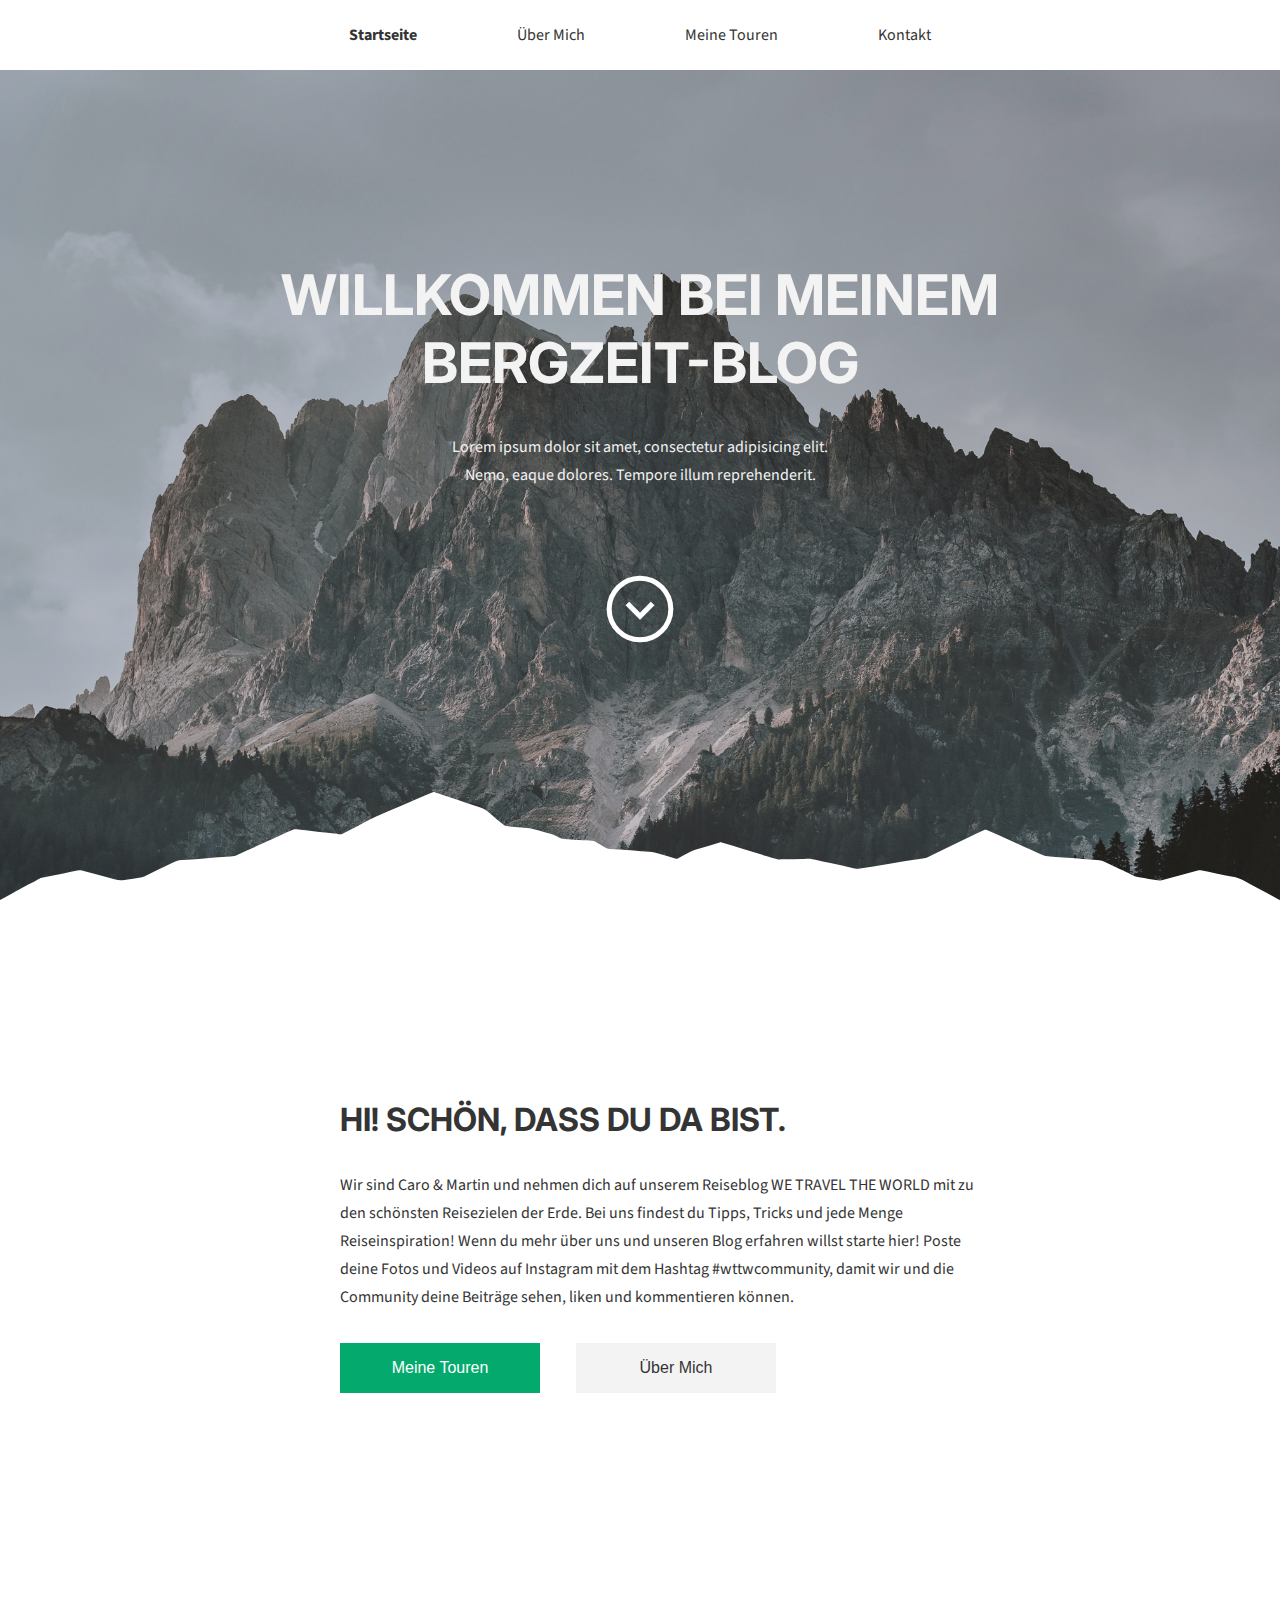
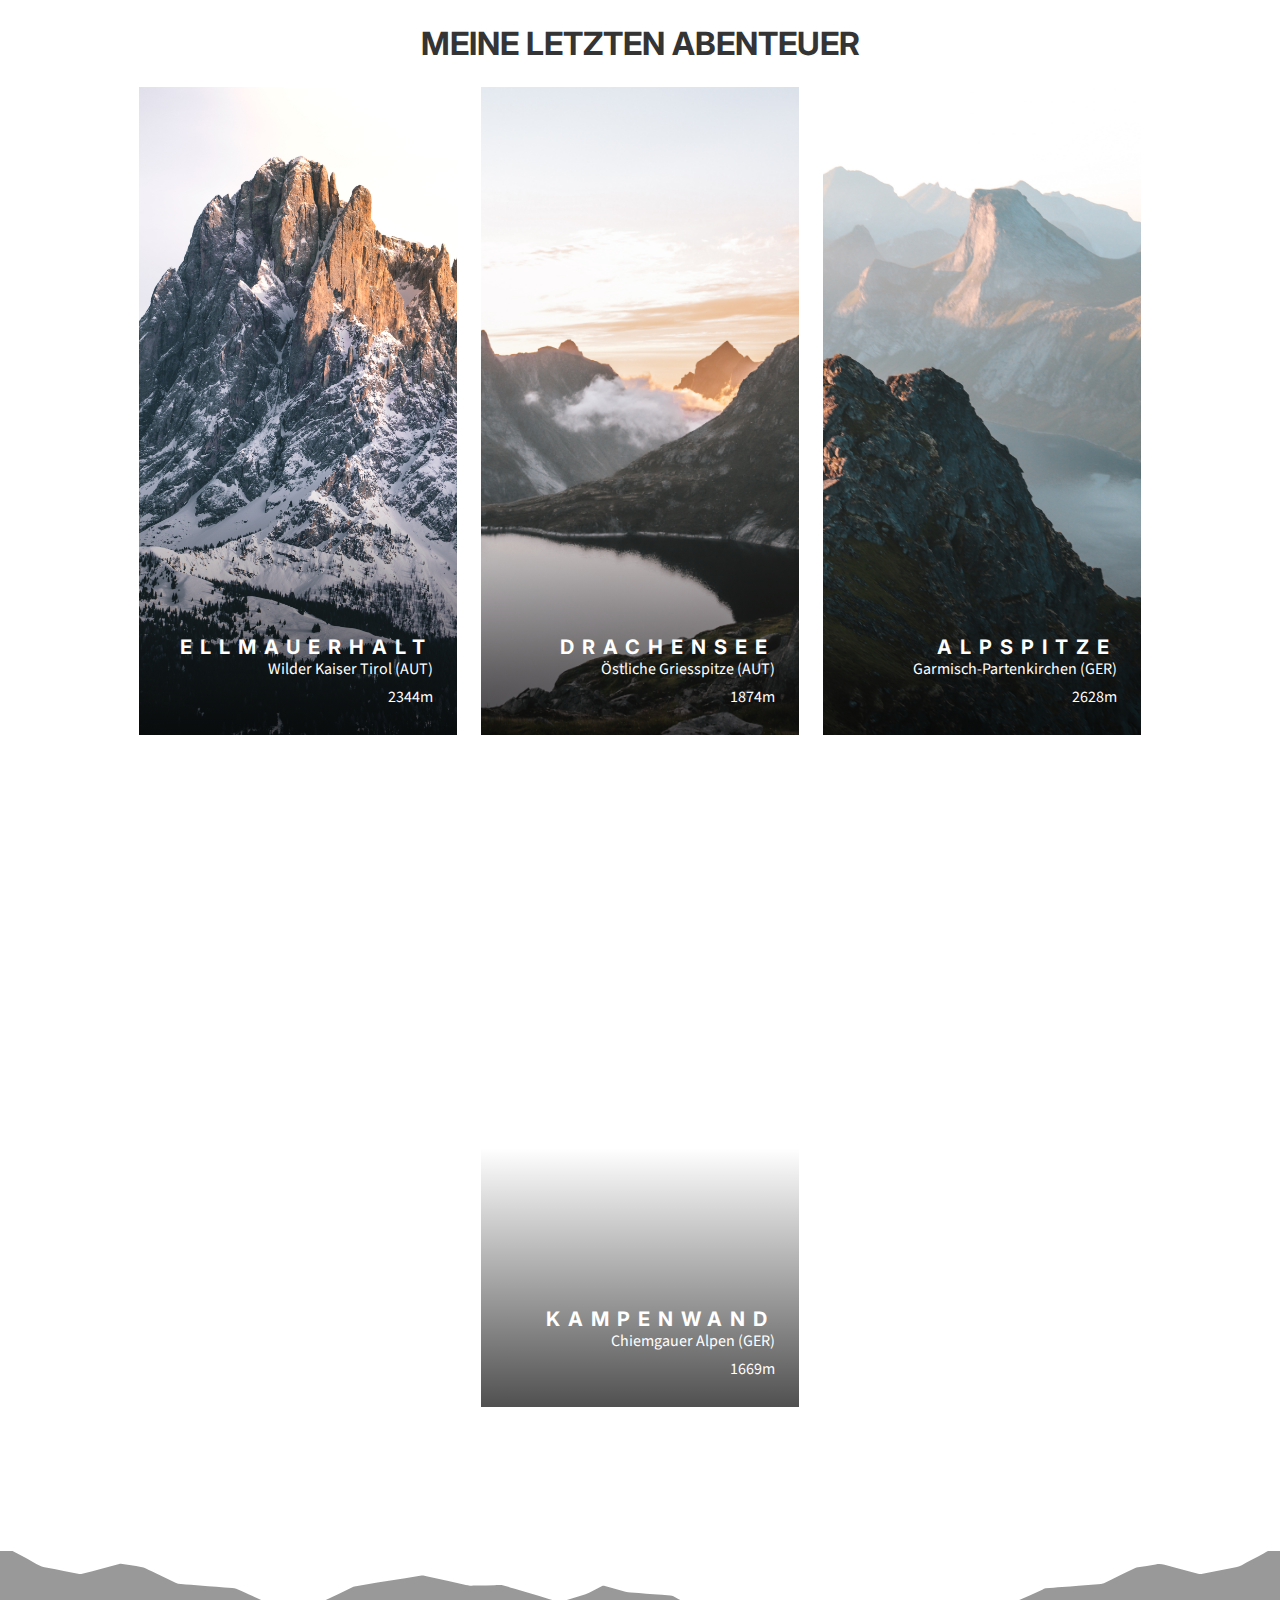
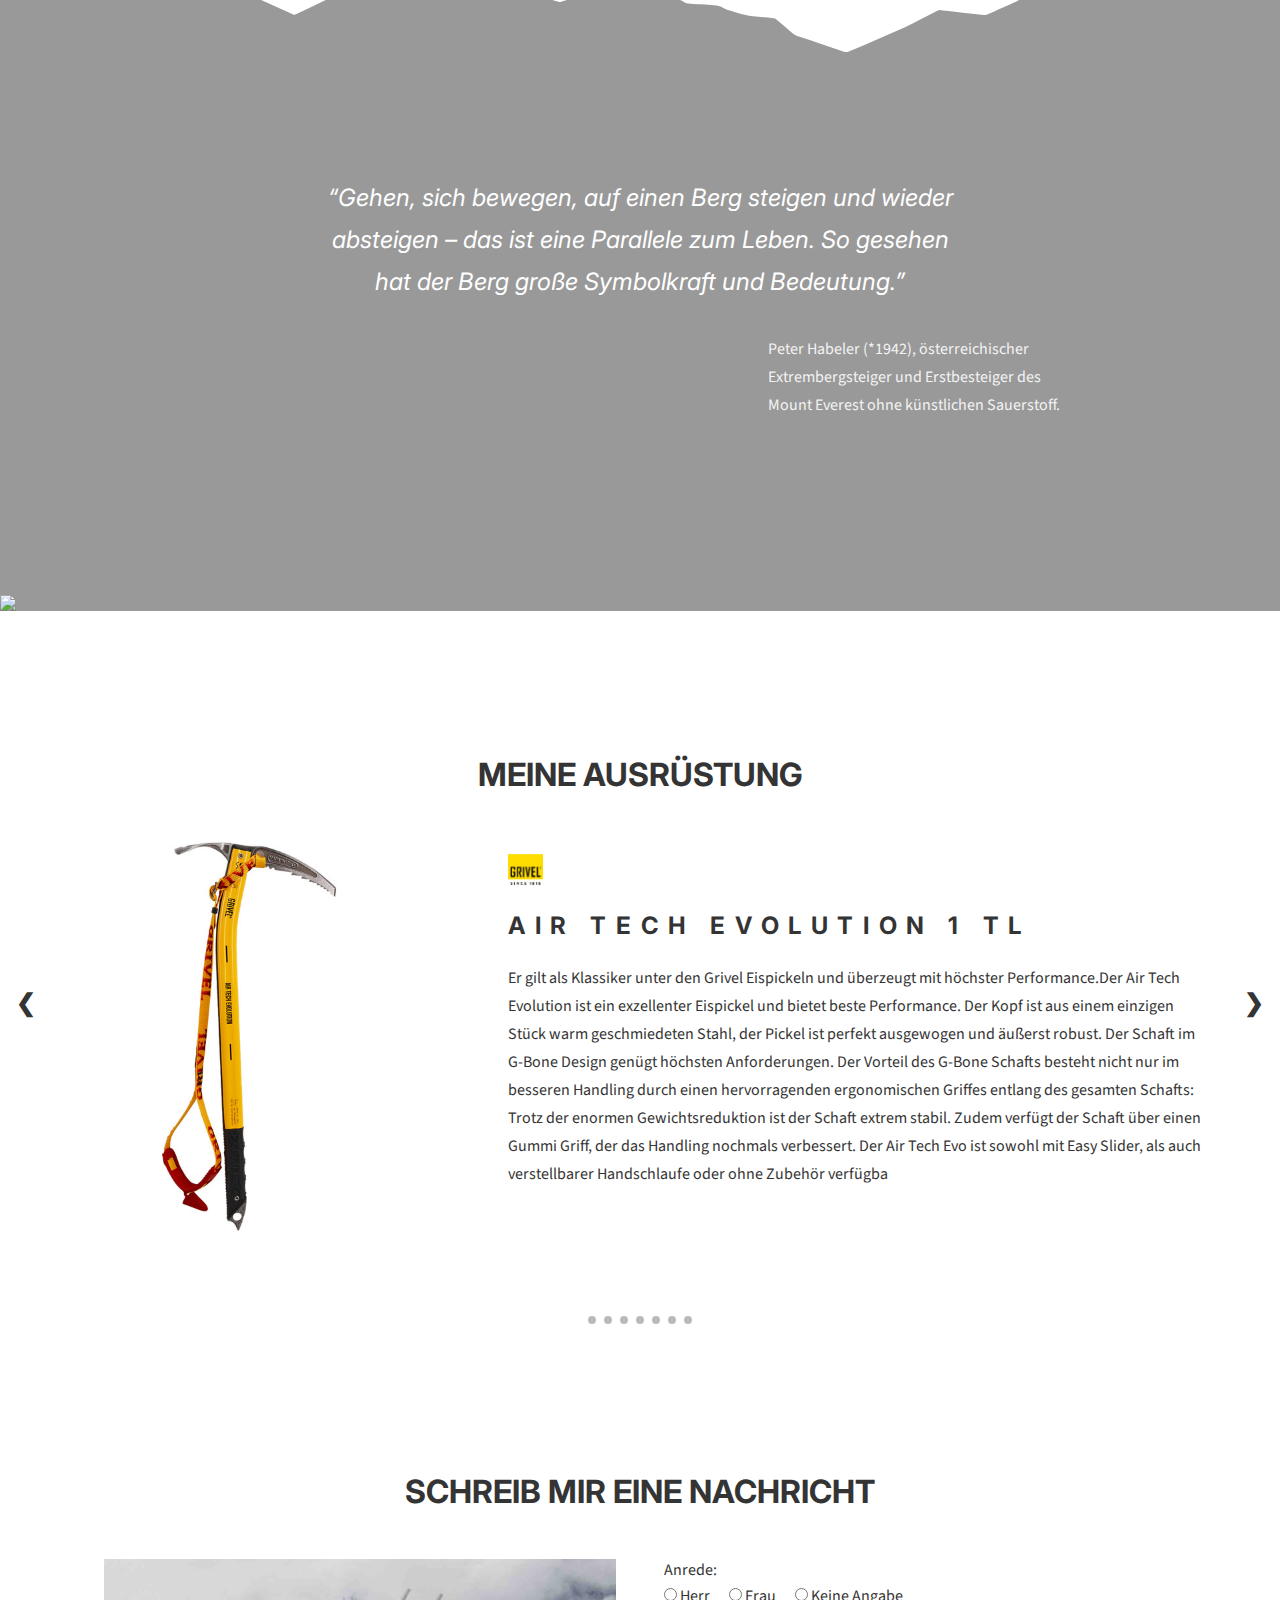
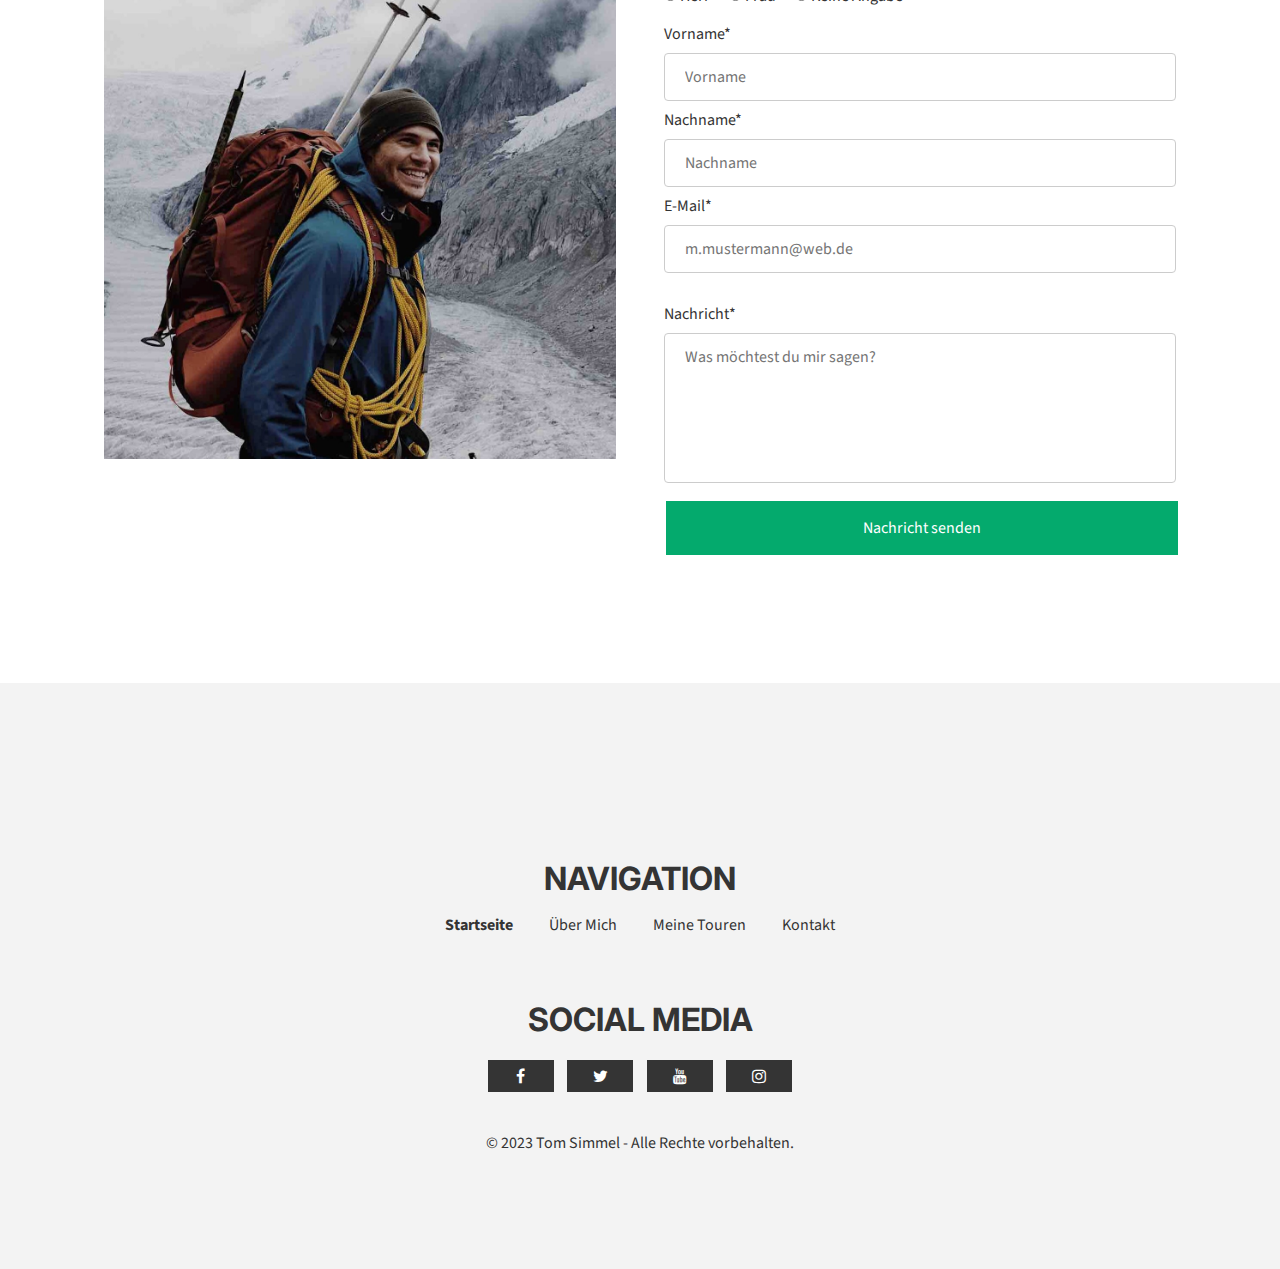
==== commit ddb2083f: "tags angepasst" ====
--- a/index.html
+++ b/index.html
@@ -1,5 +1,8 @@
 <!DOCTYPE html>
 <html lang="en">
+
+<!-- ###################################################################################### -->
+<!---------------------------------------- Head START ---------------------------------------->
 
 <head>
     <meta charset="UTF-8">
@@ -18,8 +21,25 @@
         href="https://fonts.googleapis.com/css2?family=Material+Symbols+Outlined:opsz,wght,FILL,GRAD@20..48,100..700,0..1,-50..200" />
 </head>
 
+<!---------------------------------------- Head Ende ---------------------------------------->
+<!-- ##################################################################################### -->
+
+
+
+
+
+
+<!-- ###################################################################################### -->
+<!---------------------------------------- Body START ---------------------------------------->
+
+
+
 <body>
-    <!--Navigation-->
+    
+    
+
+<!-- ############################################################################################ -->
+<!---------------------------------------- Navigation START ---------------------------------------->
 
     <div class="Topnavbar">
         <ul class="nav" id="Topnav">
@@ -33,9 +53,17 @@
         </ul>
     </div>
 
-    <!--Navigation-->
-
-    <!--Hero Image-->
+<!---------------------------------------- Navigation ENDE ---------------------------------------->
+<!-- ########################################################################################### -->
+
+
+
+
+
+
+<!-- ############################################################################################ -->
+<!---------------------------------------- Hero Image START ---------------------------------------->
+
     <div class="hero-image">
         <section>
             <div class="hero-text">
@@ -48,12 +76,22 @@
         </section>
         <div class="overlay-bottom-hero"><img src="Bilder/Berge.svg"></div>
     </div>
-    <!--Hero Image-->
+
+<!---------------------------------------- Hero Image ENDE ---------------------------------------->
+<!-- ########################################################################################### -->
+
+
+
     <div id="willkommen"></div>
-    <!--Hi! Schön dass du da bist-->
+
+
+
+<!-- ############################################################################################ -->
+<!---------------------------------------- Willkommen START ---------------------------------------->
+
     <section>
         <div class="willkommen">
-            <div class="willkommen-picture" style="background-image:url(Bilder/bild_von_mir.jpg);"></div>
+            <div class="willkommen-bild" style="background-image:url(Bilder/bild_von_mir.jpg);"></div>
             <div class="willkommen-text">
                 <h2> Hi! Schön, dass du da bist.</h2>
                 <p> Wir sind Caro & Martin und nehmen dich auf unserem Reiseblog WE TRAVEL THE WORLD mit zu den
@@ -68,9 +106,18 @@
             </div>
         </div>
     </section>
-    <!--Hi! Schön dass du da bist-->
-
-    <!--Letzte Abenteuer-->
+
+<!---------------------------------------- Willkommen Ende ---------------------------------------->
+<!-- ########################################################################################### -->
+
+
+
+
+
+
+<!-- ################################################################################################## -->
+<!---------------------------------------- Letzte Abenteuer START ---------------------------------------->
+
     <section>
         <div class="Touren-gesamt">
 
@@ -116,10 +163,17 @@
             </div>
         </div>
     </section>
-    <!--Letzte Abenteuer-->
-
-
-    <!--Zitat-->
+
+<!---------------------------------------- Letzte Abenteuer ENDE ---------------------------------------->
+<!-- ################################################################################################## -->
+
+
+
+
+
+
+<!-- ###################################################################################### -->
+<!---------------------------------------- Zitat START---------------------------------------->
 
     <div class="zitat-index"
         style="background-image: linear-gradient(rgba(0, 0, 0, 0.4), rgba(0, 0, 0, 0.4)), url(Bilder/florian-van-duyn-BR1WANLLpDU-unsplash.jpg);">
@@ -137,16 +191,22 @@
         </div>
     </div>
 
-    <!--Zitat-->
-
-
-    <!--Ausruestung-->
+<!---------------------------------------- Zitat ENDE ---------------------------------------->
+<!-- ###################################################################################### -->
+
+
+
+
+
+
+<!-- ############################################################################################# -->
+<!---------------------------------------- Ausruestung START ---------------------------------------->
     <div class="ausrustung-slider">
         <section>
             <h2> Meine Ausrüstung</h2>
             <div class="content-slider" style="display:block;">
                 <div class="ausruestung">
-                    <div class="ausruestung-picture" style="background-image:url(Bilder/GrivelAirTech.jpg);"></div>
+                    <div class="ausruestung-bild" style="background-image:url(Bilder/GrivelAirTech.jpg);"></div>
                     <div class="ausruestung-text"><br>
                         <img class="Logo" src="Bilder\Grivel2.png" alt="Grivel Logo">
                         <h3>AIR TECH EVOLUTION 1 TL</h3>
@@ -174,7 +234,7 @@
             </div>
             <div class="content-slider">
                 <div class="ausruestung">
-                    <div class="ausruestung-picture" style="background-image:url(Bilder/iview_5027117-001_pic1.jpg);">
+                    <div class="ausruestung-bild" style="background-image:url(Bilder/iview_5027117-001_pic1.jpg);">
                     </div>
                     <div class="ausruestung-text"><br>
                         <img class="Logo" src="Bilder/Logo_petzl.png" alt="Petzl Logo">
@@ -203,7 +263,7 @@
             </div>
             <div class="content-slider">
                 <div class="ausruestung">
-                    <div class="ausruestung-picture" style="background-image:url(Bilder/iview_5045470-003_pic1.jpg);">
+                    <div class="ausruestung-bild" style="background-image:url(Bilder/iview_5045470-003_pic1.jpg);">
                     </div>
                     <div class="ausruestung-text"><br>
                         <img class="Logo" src="Bilder/Ortovox_Logo.svg.png" alt="Ortovox Logo">
@@ -232,7 +292,7 @@
             </div>
             <div class="content-slider">
                 <div class="ausruestung">
-                    <div class="ausruestung-picture" style="background-image:url(Bilder/iview_5023201-001_pic1.jfif);">
+                    <div class="ausruestung-bild" style="background-image:url(Bilder/iview_5023201-001_pic1.jfif);">
                     </div>
                     <div class="ausruestung-text"><br>
                         <img class="Logo" src="Bilder/Logo_petzl.png" alt="Petzl Logo">
@@ -261,7 +321,7 @@
             </div>
             <div class="content-slider">
                 <div class="ausruestung">
-                    <div class="ausruestung-picture" style="background-image:url(Bilder/iview_5033208-003_pic1.jpg);">
+                    <div class="ausruestung-bild" style="background-image:url(Bilder/iview_5033208-003_pic1.jpg);">
                     </div>
                     <div class="ausruestung-text"><br>
                         <img class="Logo" src="Bilder/47a33b05f72b389554e0e8dc1cc383a2.png" alt="Mammut Logo">
@@ -290,7 +350,7 @@
             </div>
             <div class="content-slider">
                 <div class="ausruestung">
-                    <div class="ausruestung-picture" style="background-image:url(Bilder/iview_3003775-001_pic1.jpg);">
+                    <div class="ausruestung-bild" style="background-image:url(Bilder/iview_3003775-001_pic1.jpg);">
                     </div>
                     <div class="ausruestung-text"><br>
                         <img class="Logo" src="Bilder/Hanwag-Logo.svg.png" alt="Hanwag Logo">
@@ -319,7 +379,7 @@
             </div>
             <div class="content-slider">
                 <div class="ausruestung">
-                    <div class="ausruestung-picture" style="background-image:url(Bilder/iview_1073910-021_pic1.jpg);">
+                    <div class="ausruestung-bild" style="background-image:url(Bilder/iview_1073910-021_pic1.jpg);">
                     </div>
                     <div class="ausruestung-text"><br>
                         <img class="Logo" src="Bilder/Ortovox_Logo.svg.png" alt="Ortovox Logo">
@@ -360,12 +420,16 @@
         <span class="dot" onclick="currentSlide(6)"></span>
         <span class="dot" onclick="currentSlide(7)"></span>
     </div>
-    <!--Ausruestung-->
-
-
-
-
-    <!--Kontaktformular-->
+<!---------------------------------------- Ausruestung ENDE ---------------------------------------->
+<!-- ############################################################################################ -->
+
+
+
+
+
+
+<!-- ################################################################################################# -->
+<!---------------------------------------- Kontaktformular START ---------------------------------------->
     <section>
         <h2>Schreib mir eine Nachricht</h2>
         <div class="Kontakt">
@@ -394,9 +458,18 @@
             </div>
         </div>
     </section>
-    <!--Kontaktformular-->
-
-    <!--Footer-->
+
+<!---------------------------------------- Kontaktformular ENDE ---------------------------------------->
+<!-- ################################################################################################ -->
+
+
+
+
+
+
+<!-- ######################################################################################## -->
+<!---------------------------------------- Footer START ---------------------------------------->
+
     <div class="footer">
         <section>
             <div class="navigation_bottom">
@@ -420,9 +493,20 @@
             </div>
         </section>
     </div>
-    <!--Footer-->
+   
+<!---------------------------------------- Footer ENDE ---------------------------------------->
+<!-- ####################################################################################### -->
+
 
 
 </body>
 
+
+
+
+<!---------------------------------------- Body ENDE ---------------------------------------->
+<!-- ##################################################################################### -->
+
+
+
 </html>--- a/stylesheet.css
+++ b/stylesheet.css
@@ -286,9 +286,10 @@
 @media only screen and (max-width: 768px) {
     .nav .icon {
         display: inline;
+        position: 50%;
         margin: 0 !important;
         padding: 0;
-        padding-right: 5em;
+        padding-right:0;
 
     }
 }
@@ -298,7 +299,8 @@
         display: inline;
         margin: 0 !important;
         padding: 0;
-        padding-right: 5em;
+        margin-right: 3em;
+        padding-right: 0em;
 
     }
 }
@@ -323,6 +325,7 @@
     .nav .hamburger {
         float: right;
         display: block;
+        margin-right: 3em;
 
     }
 }
@@ -353,7 +356,7 @@
 
     .nav.responsive .icon {
         position: absolute;
-        right: 0;
+        right: 3em;
         top: 0;
     }
 
@@ -368,6 +371,10 @@
 .i.fa.fa-bars {
     padding: 0 !important;
     margin: 0 !important;
+}
+@media only screen and (max-width: 576px) {
+.i.fa.fa-bars {
+}
 }
 
 /* ///////////////////////////////////////////////////////////////////////////////////////////////// */
@@ -735,7 +742,7 @@
 }
 
 @media only screen and (max-width: 992px) {
-    .willkommen-picture {
+    .willkommen-bild {
         width: 40%;
         height: 300px;
         margin-bottom: 3em;
@@ -744,7 +751,7 @@
 }
 
 @media only screen and (max-width: 768px) {
-    .willkommen-picture {
+    .willkommen-bild {
         width: 100%;
         height: 300px;
         margin-bottom: 3em;
@@ -752,7 +759,7 @@
 }
 
 @media only screen and (max-width: 576px) {
-    .willkommen-picture {
+    .willkommen-bild {
         width: 100%;
     }
 }
@@ -1170,7 +1177,7 @@
 
 }
 
-.ausruestung-picture {
+.ausruestung-bild {
     width: 30%;
     height: 400px;
     background-size: contain;
@@ -1182,7 +1189,7 @@
 }
 
 @media only screen and (max-width: 992px) {
-    .ausruestung-picture {
+    .ausruestung-bild {
         width: 100%;
         padding: 0;
         height: 334px;
@@ -1191,7 +1198,7 @@
 }
 
 @media only screen and (max-width: 768px) {
-    .ausruestung-picture {
+    .ausruestung-bild{
         width: 100%;
         padding: 0;
         height: 334px;
@@ -1200,7 +1207,7 @@
 }
 
 @media only screen and (max-width: 576px) {
-    .ausruestung-picture {
+    .ausruestung-bild {
         width: 100%;
         padding: 0;
         background-position: center;
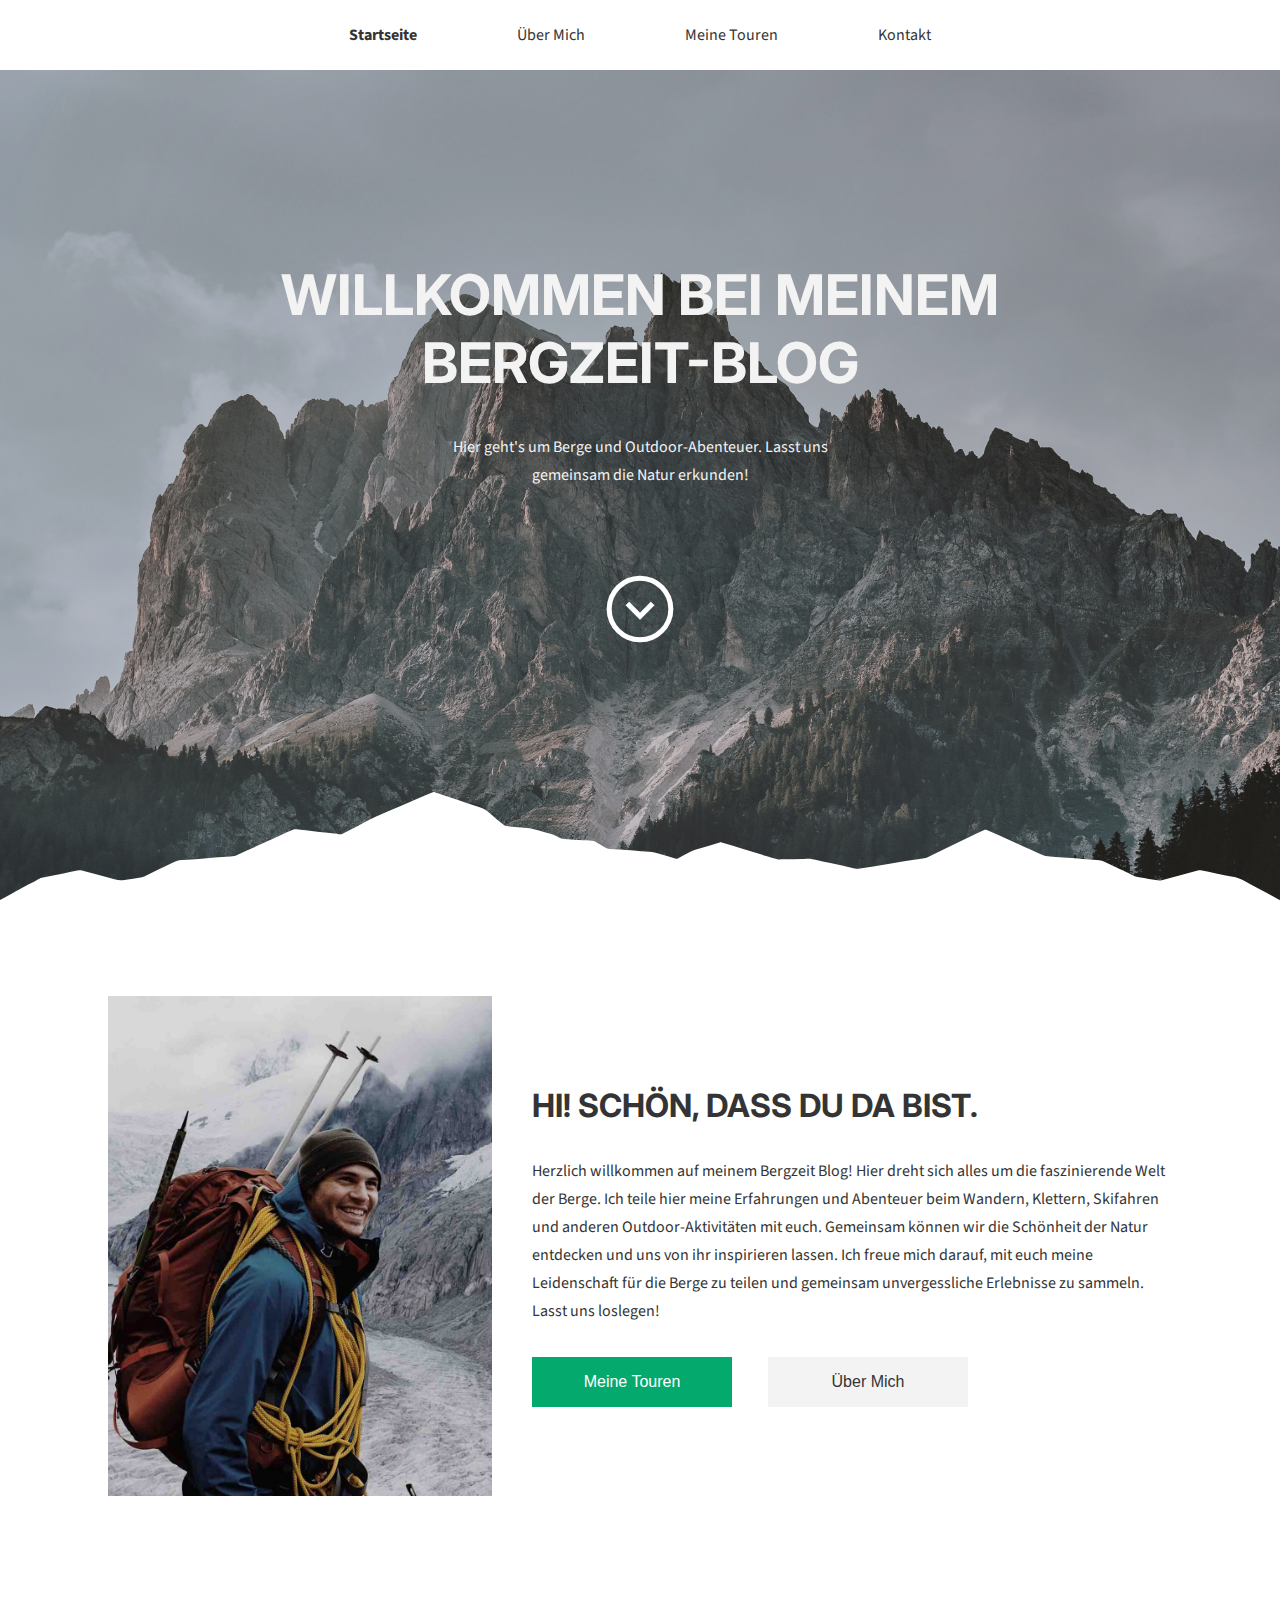
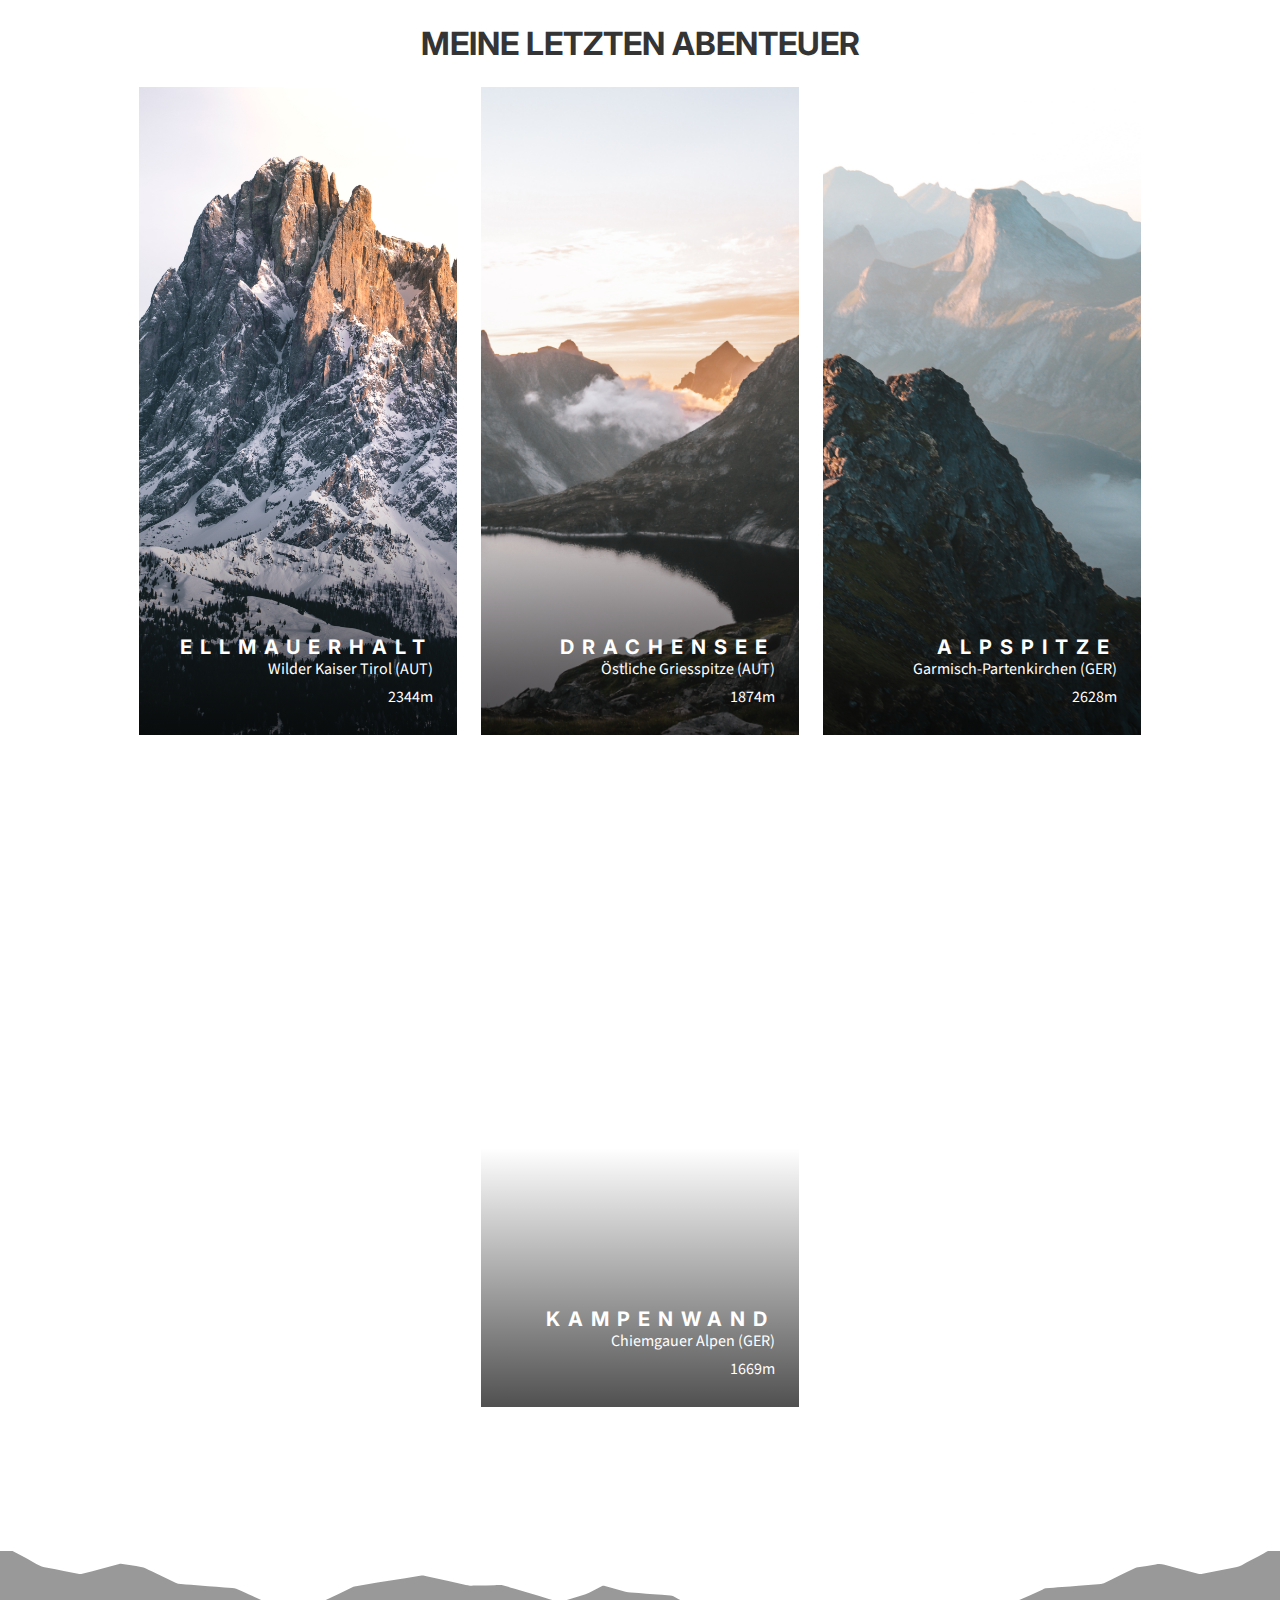
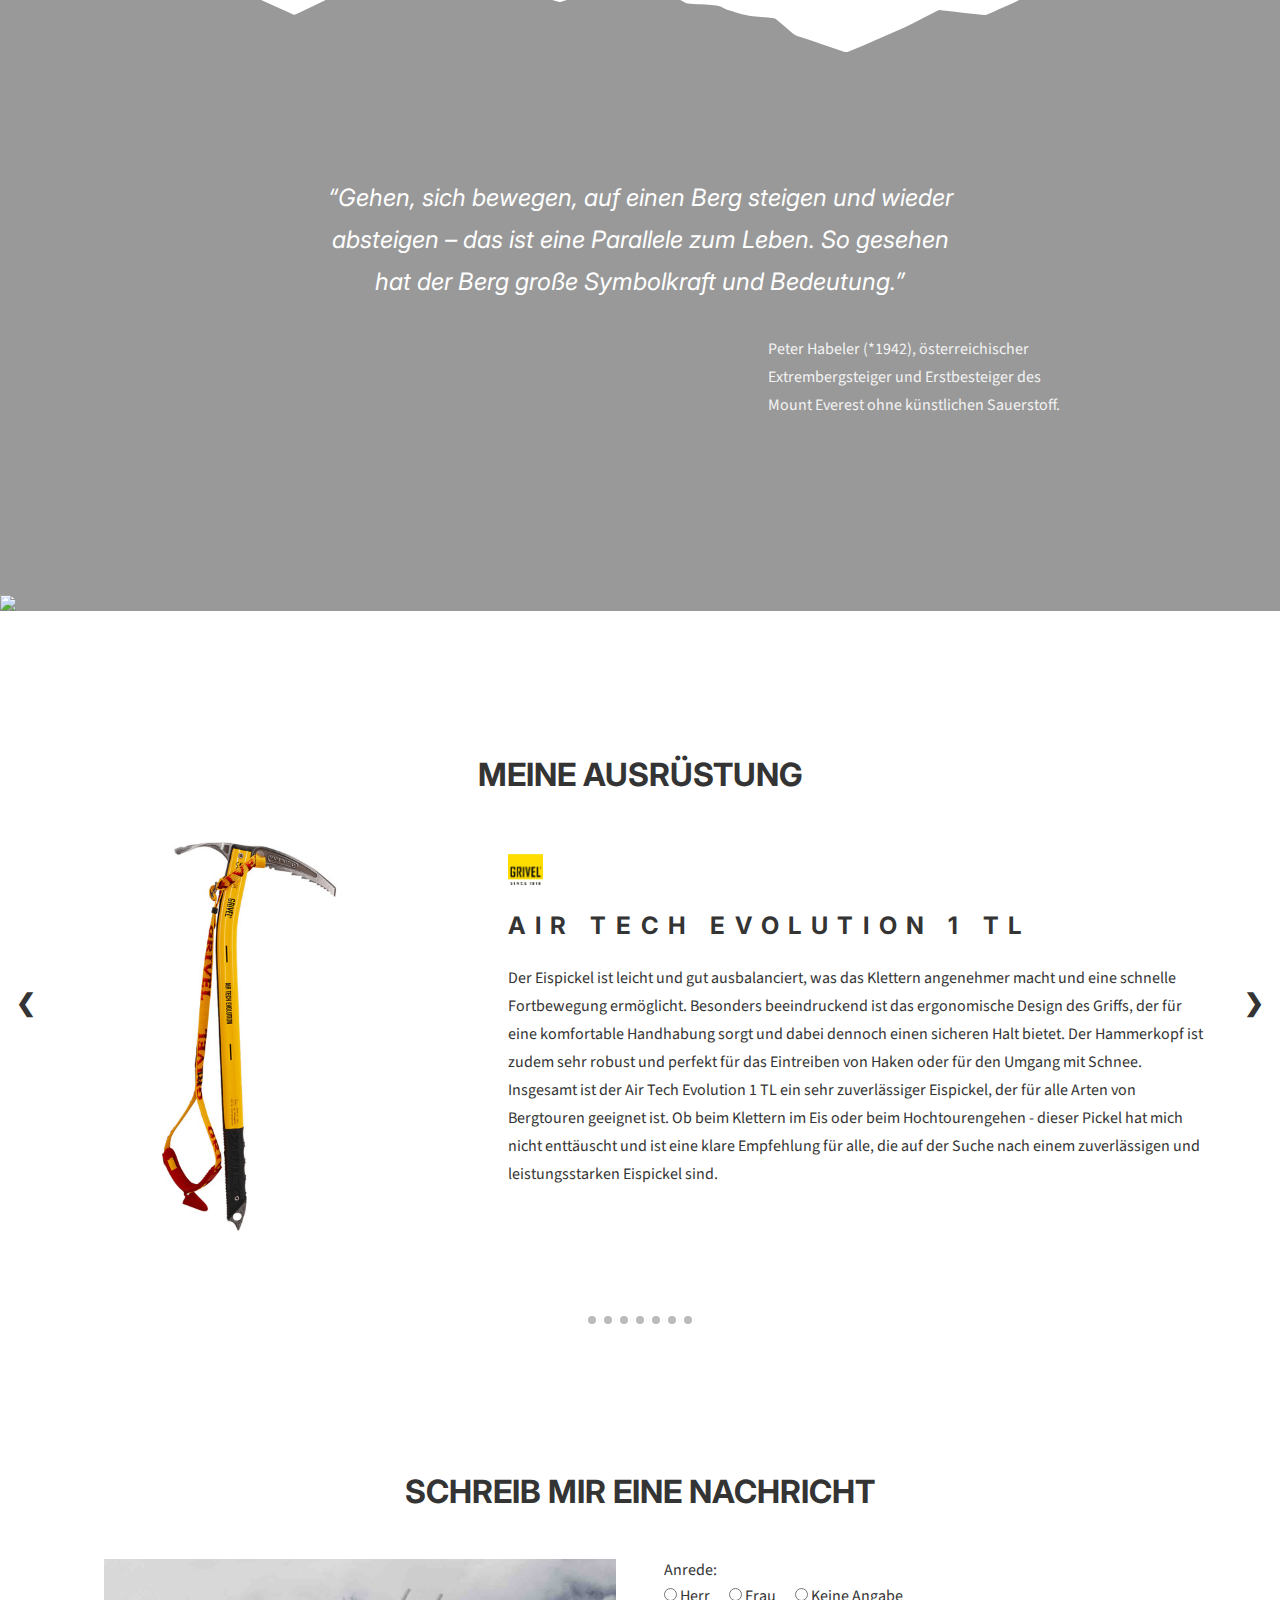
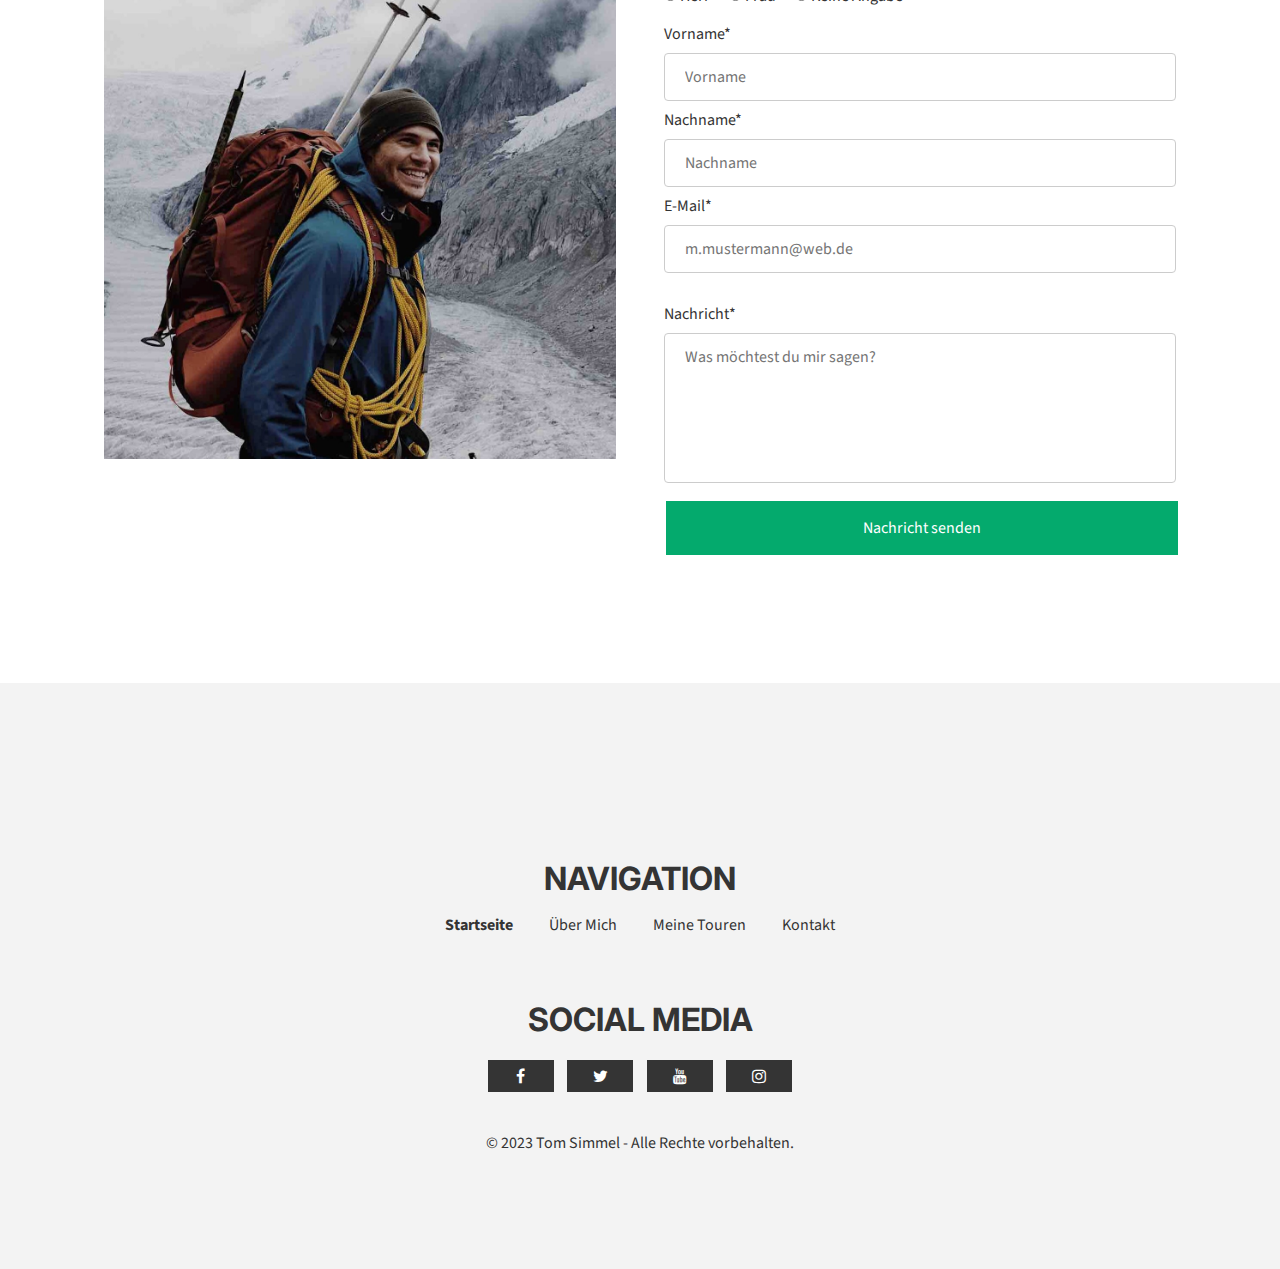
==== commit e08cbfec: "Platzhaltertexte durch richtige texte ergänzt" ====
--- a/index.html
+++ b/index.html
@@ -35,11 +35,11 @@
 
 
 <body>
-    
-    
-
-<!-- ############################################################################################ -->
-<!---------------------------------------- Navigation START ---------------------------------------->
+
+
+
+    <!-- ############################################################################################ -->
+    <!---------------------------------------- Navigation START ---------------------------------------->
 
     <div class="Topnavbar">
         <ul class="nav" id="Topnav">
@@ -53,23 +53,22 @@
         </ul>
     </div>
 
-<!---------------------------------------- Navigation ENDE ---------------------------------------->
-<!-- ########################################################################################### -->
-
-
-
-
-
-
-<!-- ############################################################################################ -->
-<!---------------------------------------- Hero Image START ---------------------------------------->
+    <!---------------------------------------- Navigation ENDE ---------------------------------------->
+    <!-- ########################################################################################### -->
+
+
+
+
+
+
+    <!-- ############################################################################################ -->
+    <!---------------------------------------- Hero Image START ---------------------------------------->
 
     <div class="hero-image">
         <section>
             <div class="hero-text">
                 <h1>willkommen bei meinem bergzeit-blog</h1><br><br>
-                <p> Lorem ipsum dolor sit amet, consectetur adipisicing elit. Nemo, eaque dolores. Tempore illum
-                    reprehenderit. </p>
+                <p> Hier geht's um Berge und Outdoor-Abenteuer. Lasst uns gemeinsam die Natur erkunden! </p>
                 <a href="#willkommen" class="material-symbols-outlined">expand_circle_down</a>
 
             </div>
@@ -77,8 +76,8 @@
         <div class="overlay-bottom-hero"><img src="Bilder/Berge.svg"></div>
     </div>
 
-<!---------------------------------------- Hero Image ENDE ---------------------------------------->
-<!-- ########################################################################################### -->
+    <!---------------------------------------- Hero Image ENDE ---------------------------------------->
+    <!-- ########################################################################################### -->
 
 
 
@@ -86,37 +85,35 @@
 
 
 
-<!-- ############################################################################################ -->
-<!---------------------------------------- Willkommen START ---------------------------------------->
+    <!-- ############################################################################################ -->
+    <!---------------------------------------- Willkommen START ---------------------------------------->
 
     <section>
         <div class="willkommen">
-            <div class="willkommen-bild" style="background-image:url(Bilder/bild_von_mir.jpg);"></div>
+            <div class="willkommen-picture" style="background-image:url(Bilder/bild_von_mir.jpg);"></div>
             <div class="willkommen-text">
                 <h2> Hi! Schön, dass du da bist.</h2>
-                <p> Wir sind Caro & Martin und nehmen dich auf unserem Reiseblog WE TRAVEL THE WORLD mit zu den
-                    schönsten
-                    Reisezielen der Erde. Bei uns findest du Tipps, Tricks und jede Menge Reiseinspiration! Wenn du mehr
-                    über uns und unseren Blog erfahren willst starte hier! Poste deine Fotos und Videos auf Instagram
-                    mit
-                    dem Hashtag #wttwcommunity, damit wir und die Community
-                    deine Beiträge sehen, liken und kommentieren können. </p>
+                <p> Herzlich willkommen auf meinem Bergzeit Blog! Hier dreht sich alles um die faszinierende Welt der
+                    Berge. Ich teile hier meine Erfahrungen und Abenteuer beim Wandern, Klettern, Skifahren und anderen
+                    Outdoor-Aktivitäten mit euch. Gemeinsam können wir die Schönheit der Natur entdecken und uns von ihr
+                    inspirieren lassen. Ich freue mich darauf, mit euch meine Leidenschaft für die Berge zu teilen und
+                    gemeinsam unvergessliche Erlebnisse zu sammeln. Lasst uns loslegen!</p>
                 <a href="03_touren.html"> <button>Meine Touren</button> </a>
                 <a href="02_uebermich.html"> <button class="button button2">Über Mich</button> </a>
             </div>
         </div>
     </section>
 
-<!---------------------------------------- Willkommen Ende ---------------------------------------->
-<!-- ########################################################################################### -->
-
-
-
-
-
-
-<!-- ################################################################################################## -->
-<!---------------------------------------- Letzte Abenteuer START ---------------------------------------->
+    <!---------------------------------------- Willkommen Ende ---------------------------------------->
+    <!-- ########################################################################################### -->
+
+
+
+
+
+
+    <!-- ################################################################################################## -->
+    <!---------------------------------------- Letzte Abenteuer START ---------------------------------------->
 
     <section>
         <div class="Touren-gesamt">
@@ -164,16 +161,16 @@
         </div>
     </section>
 
-<!---------------------------------------- Letzte Abenteuer ENDE ---------------------------------------->
-<!-- ################################################################################################## -->
-
-
-
-
-
-
-<!-- ###################################################################################### -->
-<!---------------------------------------- Zitat START---------------------------------------->
+    <!---------------------------------------- Letzte Abenteuer ENDE ---------------------------------------->
+    <!-- ################################################################################################## -->
+
+
+
+
+
+
+    <!-- ###################################################################################### -->
+    <!---------------------------------------- Zitat START---------------------------------------->
 
     <div class="zitat-index"
         style="background-image: linear-gradient(rgba(0, 0, 0, 0.4), rgba(0, 0, 0, 0.4)), url(Bilder/florian-van-duyn-BR1WANLLpDU-unsplash.jpg);">
@@ -191,217 +188,151 @@
         </div>
     </div>
 
-<!---------------------------------------- Zitat ENDE ---------------------------------------->
-<!-- ###################################################################################### -->
-
-
-
-
-
-
-<!-- ############################################################################################# -->
-<!---------------------------------------- Ausruestung START ---------------------------------------->
+    <!---------------------------------------- Zitat ENDE ---------------------------------------->
+    <!-- ###################################################################################### -->
+
+
+
+
+
+
+    <!-- ############################################################################################# -->
+    <!---------------------------------------- Ausruestung START ---------------------------------------->
     <div class="ausrustung-slider">
         <section>
             <h2> Meine Ausrüstung</h2>
             <div class="content-slider" style="display:block;">
                 <div class="ausruestung">
-                    <div class="ausruestung-bild" style="background-image:url(Bilder/GrivelAirTech.jpg);"></div>
+                    <div class="ausruestung-picture" style="background-image:url(Bilder/GrivelAirTech.jpg);"></div>
                     <div class="ausruestung-text"><br>
                         <img class="Logo" src="Bilder\Grivel2.png" alt="Grivel Logo">
                         <h3>AIR TECH EVOLUTION 1 TL</h3>
-                        <p>Er gilt als Klassiker unter den Grivel Eispickeln und überzeugt mit höchster Performance.Der
-                            Air Tech
-                            Evolution ist ein exzellenter Eispickel und bietet beste Performance. Der Kopf ist aus
-                            einem einzigen Stück warm geschmiedeten Stahl, der Pickel ist perfekt ausgewogen und äußerst
-                            robust.
-                            Der
-                            Schaft im G-Bone Design genügt höchsten Anforderungen. Der Vorteil des G-Bone Schafts
-                            besteht nicht
-                            nur
-                            im besseren Handling durch einen hervorragenden ergonomischen Griffes entlang des gesamten
-                            Schafts:
-                            Trotz der enormen Gewichtsreduktion ist der Schaft extrem stabil. Zudem verfügt der Schaft
-                            über
-                            einen
-                            Gummi Griff, der das Handling nochmals verbessert. Der Air Tech Evo ist sowohl mit Easy
-                            Slider, als
-                            auch
-                            verstellbarer Handschlaufe oder ohne Zubehör verfügba
-                        </p>
-                    </div>
-                </div>
-            </div>
-            <div class="content-slider">
-                <div class="ausruestung">
-                    <div class="ausruestung-bild" style="background-image:url(Bilder/iview_5027117-001_pic1.jpg);">
+                        <p>Der Eispickel ist leicht und gut ausbalanciert, was das Klettern angenehmer macht und eine
+                            schnelle Fortbewegung ermöglicht.
+
+                            Besonders beeindruckend ist das ergonomische Design des Griffs, der für eine komfortable
+                            Handhabung sorgt und dabei dennoch einen sicheren Halt bietet. Der Hammerkopf ist zudem sehr
+                            robust und perfekt für das Eintreiben von Haken oder für den Umgang mit Schnee.
+
+                            Insgesamt ist der Air Tech Evolution 1 TL ein sehr zuverlässiger Eispickel, der für alle
+                            Arten von Bergtouren geeignet ist. Ob beim Klettern im Eis oder beim Hochtourengehen -
+                            dieser Pickel hat mich nicht enttäuscht und ist eine klare Empfehlung für alle, die auf der
+                            Suche nach einem zuverlässigen und leistungsstarken Eispickel sind.
+                        </p>
+                    </div>
+                </div>
+            </div>
+            <div class="content-slider">
+                <div class="ausruestung">
+                    <div class="ausruestung-picture" style="background-image:url(Bilder/iview_5027117-001_pic1.jpg);">
                     </div>
                     <div class="ausruestung-text"><br>
                         <img class="Logo" src="Bilder/Logo_petzl.png" alt="Petzl Logo">
                         <h3>SCIROCCO KLETTERHELM</h3>
-                        <p>Er gilt als Klassiker unter den Grivel Eispickeln und überzeugt mit höchster Performance.Der
-                            Air Tech
-                            Evolution ist ein exzellenter Eispickel und bietet beste Performance. Der Kopf ist aus
-                            einem einzigen Stück warm geschmiedeten Stahl, der Pickel ist perfekt ausgewogen und äußerst
-                            robust.
-                            Der
-                            Schaft im G-Bone Design genügt höchsten Anforderungen. Der Vorteil des G-Bone Schafts
-                            besteht nicht
-                            nur
-                            im besseren Handling durch einen hervorragenden ergonomischen Griffes entlang des gesamten
-                            Schafts:
-                            Trotz der enormen Gewichtsreduktion ist der Schaft extrem stabil. Zudem verfügt der Schaft
-                            über
-                            einen
-                            Gummi Griff, der das Handling nochmals verbessert. Der Air Tech Evo ist sowohl mit Easy
-                            Slider, als
-                            auch
-                            verstellbarer Handschlaufe oder ohne Zubehör verfügba
-                        </p>
-                    </div>
-                </div>
-            </div>
-            <div class="content-slider">
-                <div class="ausruestung">
-                    <div class="ausruestung-bild" style="background-image:url(Bilder/iview_5045470-003_pic1.jpg);">
+                        <p>Als leidenschaftlicher Kletterer durfte ich den Scirocco Kletterhelm von Petzl ausprobieren
+                            und war von seinen Leistungen beeindruckt. Der Helm ist sehr leicht und bietet dennoch einen
+                            hervorragenden Schutz für den Kopf beim Klettern.
+
+                            Besonders positiv fiel mir die Passform auf - der Helm sitzt perfekt auf dem Kopf und kann
+                            dank des magnetischen Schnallenverschlusses leicht angelegt und abgenommen werden. Zudem ist
+                            der Helm sehr atmungsaktiv und sorgt für ein angenehmes Klima unter dem Helm.
+                        </p>
+                    </div>
+                </div>
+            </div>
+            <div class="content-slider">
+                <div class="ausruestung">
+                    <div class="ausruestung-picture" style="background-image:url(Bilder/iview_5045470-003_pic1.jpg);">
                     </div>
                     <div class="ausruestung-text"><br>
                         <img class="Logo" src="Bilder/Ortovox_Logo.svg.png" alt="Ortovox Logo">
                         <h3>PEAK 40 DRY RUCKSACK</h3>
-                        <p>Er gilt als Klassiker unter den Grivel Eispickeln und überzeugt mit höchster Performance.Der
-                            Air Tech
-                            Evolution ist ein exzellenter Eispickel und bietet beste Performance. Der Kopf ist aus
-                            einem einzigen Stück warm geschmiedeten Stahl, der Pickel ist perfekt ausgewogen und äußerst
-                            robust.
-                            Der
-                            Schaft im G-Bone Design genügt höchsten Anforderungen. Der Vorteil des G-Bone Schafts
-                            besteht nicht
-                            nur
-                            im besseren Handling durch einen hervorragenden ergonomischen Griffes entlang des gesamten
-                            Schafts:
-                            Trotz der enormen Gewichtsreduktion ist der Schaft extrem stabil. Zudem verfügt der Schaft
-                            über
-                            einen
-                            Gummi Griff, der das Handling nochmals verbessert. Der Air Tech Evo ist sowohl mit Easy
-                            Slider, als
-                            auch
-                            verstellbarer Handschlaufe oder ohne Zubehör verfügba
-                        </p>
-                    </div>
-                </div>
-            </div>
-            <div class="content-slider">
-                <div class="ausruestung">
-                    <div class="ausruestung-bild" style="background-image:url(Bilder/iview_5023201-001_pic1.jfif);">
+                        <p>Der Rucksack ist sehr robust und wasserdicht, was ihn ideal für Touren bei wechselhaftem
+                            Wetter oder im Regen macht.
+
+                            Die Passform des Rucksacks ist sehr bequem und der gepolsterte Rücken sorgt für eine gute
+                            Belüftung. Der Rucksack hat eine gute Größe und bietet genügend Platz für alle notwendigen
+                            Ausrüstungsgegenstände und Verpflegung für Tages- oder Wochenendtouren.
+
+                            Besonders hervorzuheben ist die praktische Rolltop-Öffnung, die den Rucksackinhalt sicher
+                            und einfach zugänglich macht. Zudem gibt es zahlreiche Befestigungsmöglichkeiten für
+                            Wanderstöcke, Pickel und andere Ausrüstungsgegenstände.
+                        </p>
+                    </div>
+                </div>
+            </div>
+            <div class="content-slider">
+                <div class="ausruestung">
+                    <div class="ausruestung-picture" style="background-image:url(Bilder/iview_5023201-001_pic1.jfif);">
                     </div>
                     <div class="ausruestung-text"><br>
                         <img class="Logo" src="Bilder/Logo_petzl.png" alt="Petzl Logo">
                         <h3>IRVIS HYBRID STEIGEISEN</h3>
-                        <p>Er gilt als Klassiker unter den Grivel Eispickeln und überzeugt mit höchster Performance.Der
-                            Air Tech
-                            Evolution ist ein exzellenter Eispickel und bietet beste Performance. Der Kopf ist aus
-                            einem einzigen Stück warm geschmiedeten Stahl, der Pickel ist perfekt ausgewogen und äußerst
-                            robust.
-                            Der
-                            Schaft im G-Bone Design genügt höchsten Anforderungen. Der Vorteil des G-Bone Schafts
-                            besteht nicht
-                            nur
-                            im besseren Handling durch einen hervorragenden ergonomischen Griffes entlang des gesamten
-                            Schafts:
-                            Trotz der enormen Gewichtsreduktion ist der Schaft extrem stabil. Zudem verfügt der Schaft
-                            über
-                            einen
-                            Gummi Griff, der das Handling nochmals verbessert. Der Air Tech Evo ist sowohl mit Easy
-                            Slider, als
-                            auch
-                            verstellbarer Handschlaufe oder ohne Zubehör verfügba
-                        </p>
-                    </div>
-                </div>
-            </div>
-            <div class="content-slider">
-                <div class="ausruestung">
-                    <div class="ausruestung-bild" style="background-image:url(Bilder/iview_5033208-003_pic1.jpg);">
+                        <p>Die Hybrid-Technologie macht die Steigeisen sehr vielseitig einsetzbar, da sie sowohl für
+                            steile Eiswände als auch für weniger steile Gletscher geeignet sind. Die Kombination aus
+                            horizontalen und vertikalen Frontzacken bietet einen sicheren Halt und eine gute Traktion
+                            auf unterschiedlichem Terrain.
+
+                            Auch die Verstellbarkeit der Steigeisen ist sehr einfach und schnell durchzuführen. Das
+                            hintere Verstellsystem ermöglicht eine einfache Anpassung an verschiedene Schuhgrößen und
+                            -formen.
+                        </p>
+                    </div>
+                </div>
+            </div>
+            <div class="content-slider">
+                <div class="ausruestung">
+                    <div class="ausruestung-picture" style="background-image:url(Bilder/iview_5033208-003_pic1.jpg);">
                     </div>
                     <div class="ausruestung-text"><br>
                         <img class="Logo" src="Bilder/47a33b05f72b389554e0e8dc1cc383a2.png" alt="Mammut Logo">
                         <h3>OPHIR 4 SLIDE KLETTERGURT</h3>
-                        <p>Er gilt als Klassiker unter den Grivel Eispickeln und überzeugt mit höchster Performance.Der
-                            Air Tech
-                            Evolution ist ein exzellenter Eispickel und bietet beste Performance. Der Kopf ist aus
-                            einem einzigen Stück warm geschmiedeten Stahl, der Pickel ist perfekt ausgewogen und äußerst
-                            robust.
-                            Der
-                            Schaft im G-Bone Design genügt höchsten Anforderungen. Der Vorteil des G-Bone Schafts
-                            besteht nicht
-                            nur
-                            im besseren Handling durch einen hervorragenden ergonomischen Griffes entlang des gesamten
-                            Schafts:
-                            Trotz der enormen Gewichtsreduktion ist der Schaft extrem stabil. Zudem verfügt der Schaft
-                            über
-                            einen
-                            Gummi Griff, der das Handling nochmals verbessert. Der Air Tech Evo ist sowohl mit Easy
-                            Slider, als
-                            auch
-                            verstellbarer Handschlaufe oder ohne Zubehör verfügba
-                        </p>
-                    </div>
-                </div>
-            </div>
-            <div class="content-slider">
-                <div class="ausruestung">
-                    <div class="ausruestung-bild" style="background-image:url(Bilder/iview_3003775-001_pic1.jpg);">
+                        <p>Der Ophir 4 Slide Klettergurt von Mammut ist ein ausgezeichneter Allrounder-Gurt, der sich
+                            sowohl für Sportklettern als auch für alpines Klettern und Mehrseillängen eignet. Der Gurt
+                            bietet eine hervorragende Passform und ist dank des 4 Slide-Verstellsystems schnell und
+                            einfach anpassbar.
+
+                            Die gepolsterten Beinschlaufen und der Hüftgurt bieten einen hohen Tragekomfort und
+                            reduzieren Druckstellen und Scheuerstellen während längerer Klettertouren. Der Gurt hat vier
+                            Materialschlaufen und zwei Befestigungsmöglichkeiten für Eisschrauben oder
+                            Materialkarabiner.
+                        </p>
+                    </div>
+                </div>
+            </div>
+            <div class="content-slider">
+                <div class="ausruestung">
+                    <div class="ausruestung-picture" style="background-image:url(Bilder/iview_3003775-001_pic1.jpg);">
                     </div>
                     <div class="ausruestung-text"><br>
                         <img class="Logo" src="Bilder/Hanwag-Logo.svg.png" alt="Hanwag Logo">
                         <h3>FRICTION II GTX SCHUHE</h3>
-                        <p>Er gilt als Klassiker unter den Grivel Eispickeln und überzeugt mit höchster Performance.Der
-                            Air Tech
-                            Evolution ist ein exzellenter Eispickel und bietet beste Performance. Der Kopf ist aus
-                            einem einzigen Stück warm geschmiedeten Stahl, der Pickel ist perfekt ausgewogen und äußerst
-                            robust.
-                            Der
-                            Schaft im G-Bone Design genügt höchsten Anforderungen. Der Vorteil des G-Bone Schafts
-                            besteht nicht
-                            nur
-                            im besseren Handling durch einen hervorragenden ergonomischen Griffes entlang des gesamten
-                            Schafts:
-                            Trotz der enormen Gewichtsreduktion ist der Schaft extrem stabil. Zudem verfügt der Schaft
-                            über
-                            einen
-                            Gummi Griff, der das Handling nochmals verbessert. Der Air Tech Evo ist sowohl mit Easy
-                            Slider, als
-                            auch
-                            verstellbarer Handschlaufe oder ohne Zubehör verfügba
-                        </p>
-                    </div>
-                </div>
-            </div>
-            <div class="content-slider">
-                <div class="ausruestung">
-                    <div class="ausruestung-bild" style="background-image:url(Bilder/iview_1073910-021_pic1.jpg);">
+                        <p>Die Hanwag Friction II GTX Schuhe sind eine ausgezeichnete Wahl für alle Bergsteiger und
+                            Kletterer, die nach einem robusten und vielseitigen Schuh suchen. Die Schuhe sind aus
+                            hochwertigen Materialien gefertigt und verfügen über eine Gore-Tex-Membran, die für
+                            Wasserdichtigkeit und Atmungsaktivität sorgt.
+
+                            Die Vibram-Sohle bietet eine hervorragende Traktion auf unterschiedlichem Terrain, während
+                            die Gummi-Zehenschutzkappe vor Stößen und Abrieb schützt. Die Passform der Schuhe ist sehr
+                            bequem und unterstützt eine natürliche Fußposition, was die Ermüdung der Füße reduziert.
+
+                            Besonders praktisch ist auch die asymmetrische Schnürung, die eine präzise Anpassung und ein
+                            sicheres Tragegefühl ermöglicht. Die Schuhe eignen sich perfekt für Klettersteige,
+                            technische Zustiege und auch für längere Bergtouren.
+                        </p>
+                    </div>
+                </div>
+            </div>
+            <div class="content-slider">
+                <div class="ausruestung">
+                    <div class="ausruestung-picture" style="background-image:url(Bilder/iview_1073910-021_pic1.jpg);">
                     </div>
                     <div class="ausruestung-text"><br>
                         <img class="Logo" src="Bilder/Ortovox_Logo.svg.png" alt="Ortovox Logo">
                         <h3>WESTALPEN 3L JACKET</h3>
-                        <p>Er gilt als Klassiker unter den Grivel Eispickeln und überzeugt mit höchster Performance.Der
-                            Air Tech
-                            Evolution ist ein exzellenter Eispickel und bietet beste Performance. Der Kopf ist aus
-                            einem einzigen Stück warm geschmiedeten Stahl, der Pickel ist perfekt ausgewogen und äußerst
-                            robust.
-                            Der
-                            Schaft im G-Bone Design genügt höchsten Anforderungen. Der Vorteil des G-Bone Schafts
-                            besteht nicht
-                            nur
-                            im besseren Handling durch einen hervorragenden ergonomischen Griffes entlang des gesamten
-                            Schafts:
-                            Trotz der enormen Gewichtsreduktion ist der Schaft extrem stabil. Zudem verfügt der Schaft
-                            über
-                            einen
-                            Gummi Griff, der das Handling nochmals verbessert. Der Air Tech Evo ist sowohl mit Easy
-                            Slider, als
-                            auch
-                            verstellbarer Handschlaufe oder ohne Zubehör verfügba
+                        <p>Die Ortovox Westalpen 3L Jacke ist eine hervorragende Wahl für alle, die sich auf anspruchsvollen Skitouren oder im freien Gelände bewegen. Die Jacke ist aus einem strapazierfähigen und wasserdichten 3-Lagen-Material gefertigt, das bei Wind und Wetter zuverlässigen Schutz bietet.
+
+                            Die Jacke verfügt über eine Kapuze, die an den Helm angepasst werden kann, sowie über eine Vielzahl von Taschen, in denen wichtige Ausrüstungsgegenstände sicher aufbewahrt werden können. Die Jacke ist außerdem mit einem RECCO-Reflektor ausgestattet, der im Falle eines Lawinenunfalls die Rettung erleichtern kann.
                         </p>
                     </div>
                 </div>
@@ -420,16 +351,16 @@
         <span class="dot" onclick="currentSlide(6)"></span>
         <span class="dot" onclick="currentSlide(7)"></span>
     </div>
-<!---------------------------------------- Ausruestung ENDE ---------------------------------------->
-<!-- ############################################################################################ -->
-
-
-
-
-
-
-<!-- ################################################################################################# -->
-<!---------------------------------------- Kontaktformular START ---------------------------------------->
+    <!---------------------------------------- Ausruestung ENDE ---------------------------------------->
+    <!-- ############################################################################################ -->
+
+
+
+
+
+
+    <!-- ################################################################################################# -->
+    <!---------------------------------------- Kontaktformular START ---------------------------------------->
     <section>
         <h2>Schreib mir eine Nachricht</h2>
         <div class="Kontakt">
@@ -459,16 +390,16 @@
         </div>
     </section>
 
-<!---------------------------------------- Kontaktformular ENDE ---------------------------------------->
-<!-- ################################################################################################ -->
-
-
-
-
-
-
-<!-- ######################################################################################## -->
-<!---------------------------------------- Footer START ---------------------------------------->
+    <!---------------------------------------- Kontaktformular ENDE ---------------------------------------->
+    <!-- ################################################################################################ -->
+
+
+
+
+
+
+    <!-- ######################################################################################## -->
+    <!---------------------------------------- Footer START ---------------------------------------->
 
     <div class="footer">
         <section>
@@ -493,9 +424,9 @@
             </div>
         </section>
     </div>
-   
-<!---------------------------------------- Footer ENDE ---------------------------------------->
-<!-- ####################################################################################### -->
+
+    <!---------------------------------------- Footer ENDE ---------------------------------------->
+    <!-- ####################################################################################### -->
 
 
 
--- a/stylesheet.css
+++ b/stylesheet.css
@@ -43,7 +43,7 @@
 
 @media only screen and (max-width: 768px) {
     section {
-        max-width: 600px;
+        max-width: 450px;
         margin: 0 auto;
         padding-top: 4em;
         padding-bottom: 4em;
@@ -742,7 +742,7 @@
 }
 
 @media only screen and (max-width: 992px) {
-    .willkommen-bild {
+    .willkommen-picture {
         width: 40%;
         height: 300px;
         margin-bottom: 3em;
@@ -751,7 +751,7 @@
 }
 
 @media only screen and (max-width: 768px) {
-    .willkommen-bild {
+    .willkommen-picture {
         width: 100%;
         height: 300px;
         margin-bottom: 3em;
@@ -759,7 +759,7 @@
 }
 
 @media only screen and (max-width: 576px) {
-    .willkommen-bild {
+    .willkommen-picture {
         width: 100%;
     }
 }
@@ -1177,7 +1177,7 @@
 
 }
 
-.ausruestung-bild {
+.ausruestung-picture {
     width: 30%;
     height: 400px;
     background-size: contain;
@@ -1189,7 +1189,7 @@
 }
 
 @media only screen and (max-width: 992px) {
-    .ausruestung-bild {
+    .ausruestung-picture {
         width: 100%;
         padding: 0;
         height: 334px;
@@ -1198,7 +1198,7 @@
 }
 
 @media only screen and (max-width: 768px) {
-    .ausruestung-bild{
+    .ausruestung-picture {
         width: 100%;
         padding: 0;
         height: 334px;
@@ -1207,7 +1207,7 @@
 }
 
 @media only screen and (max-width: 576px) {
-    .ausruestung-bild {
+    .ausruestung-picture {
         width: 100%;
         padding: 0;
         background-position: center;
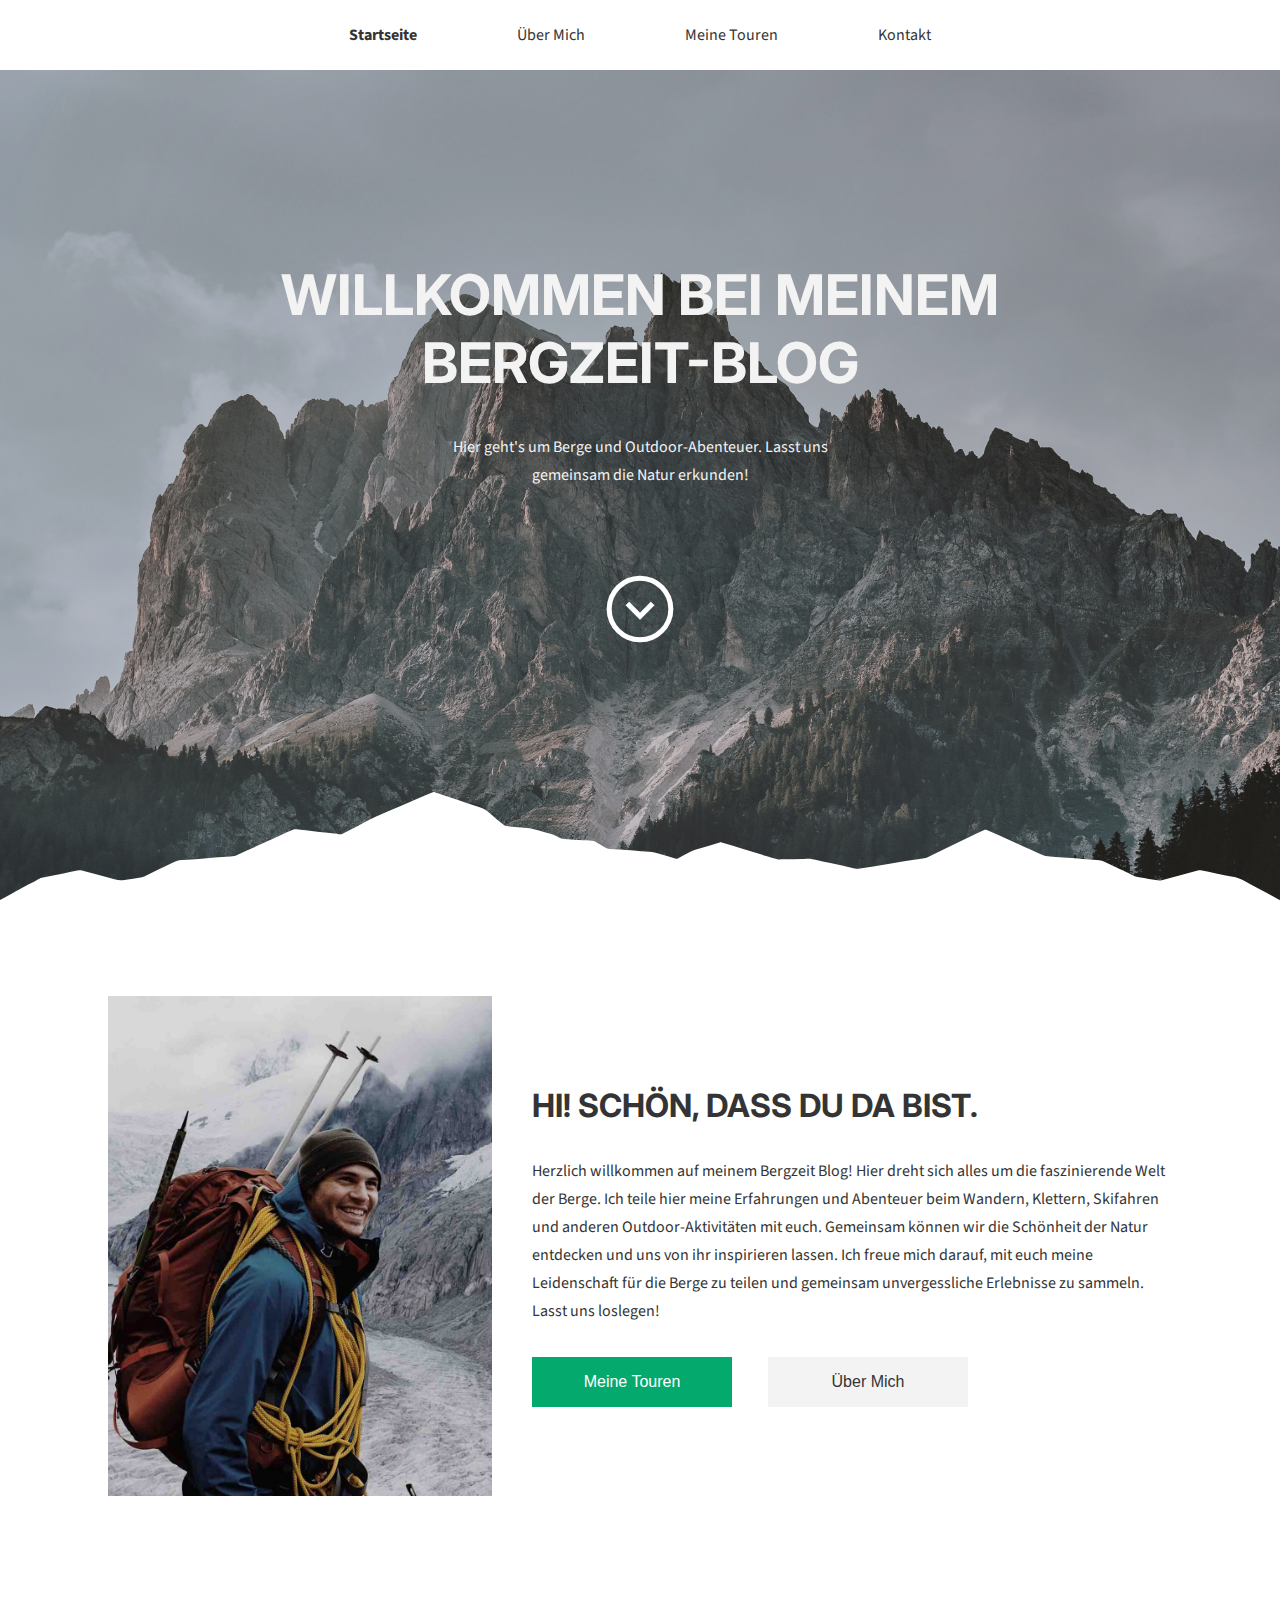
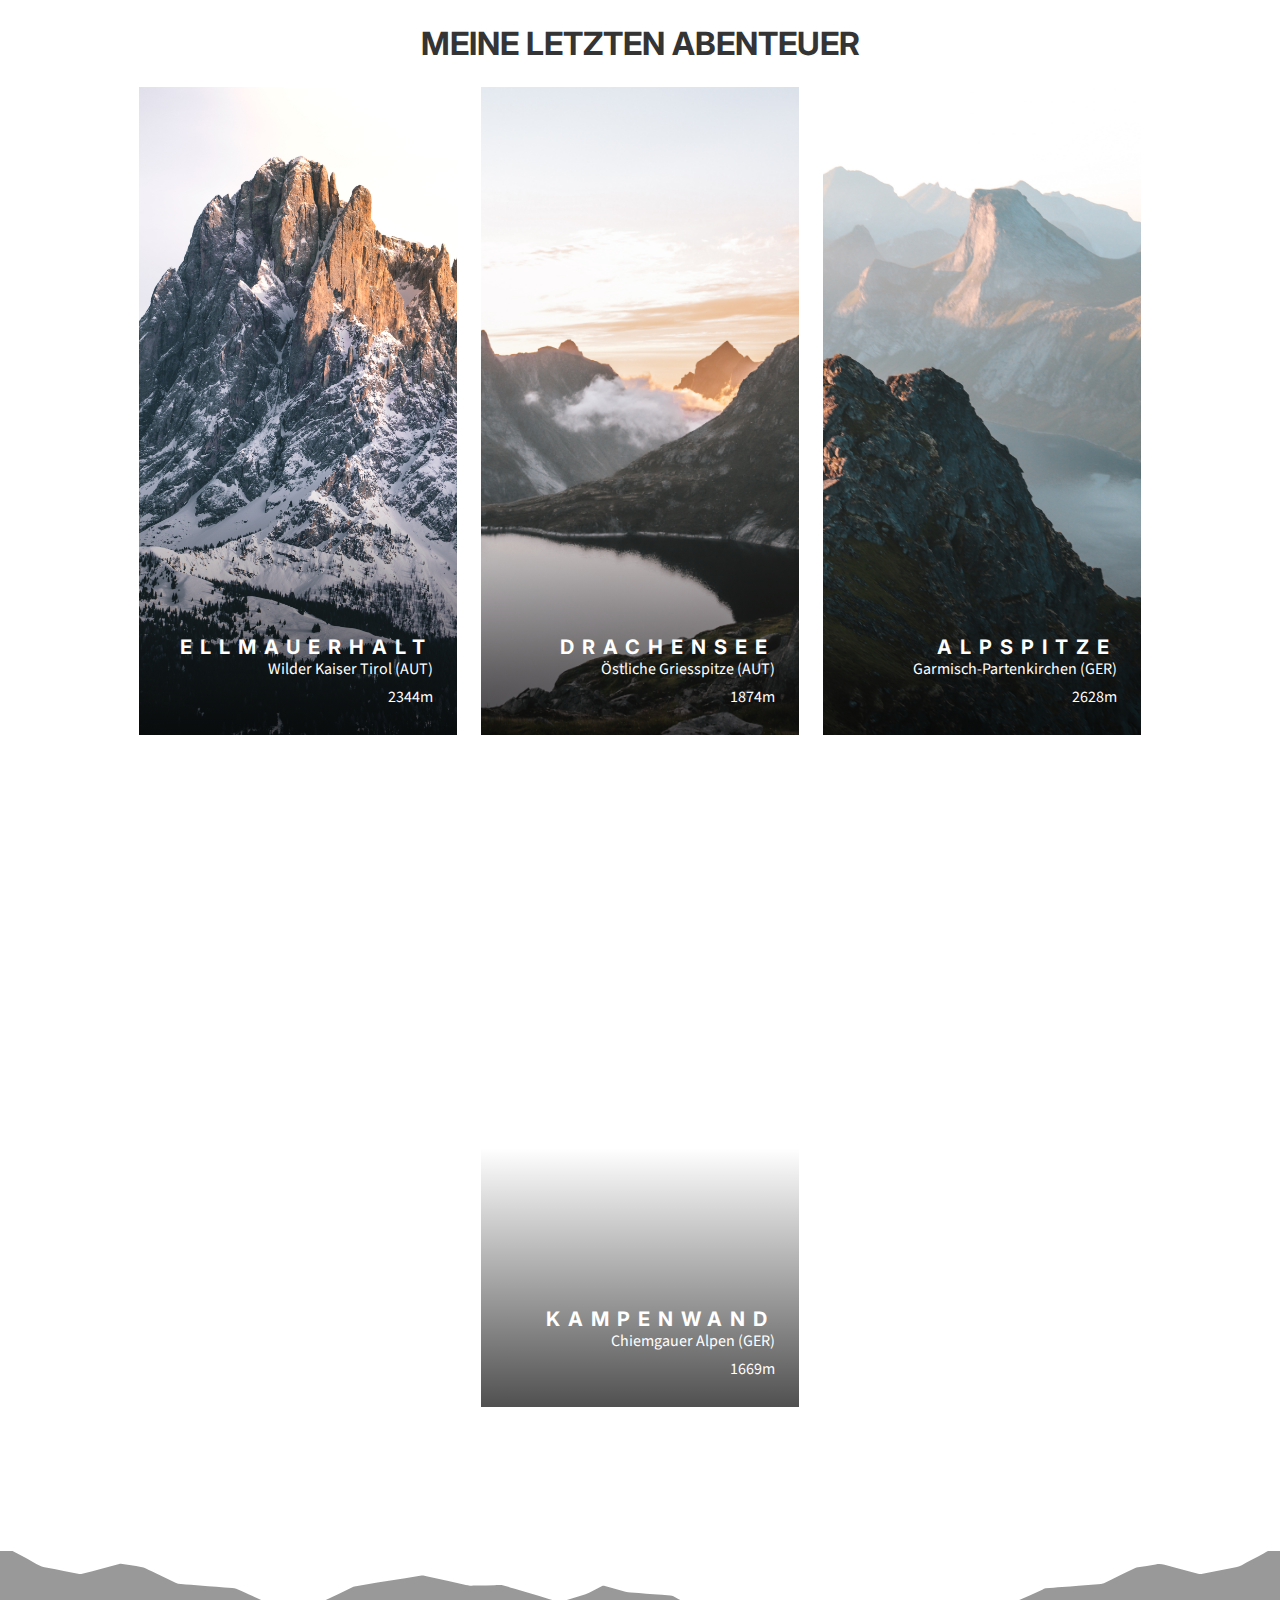
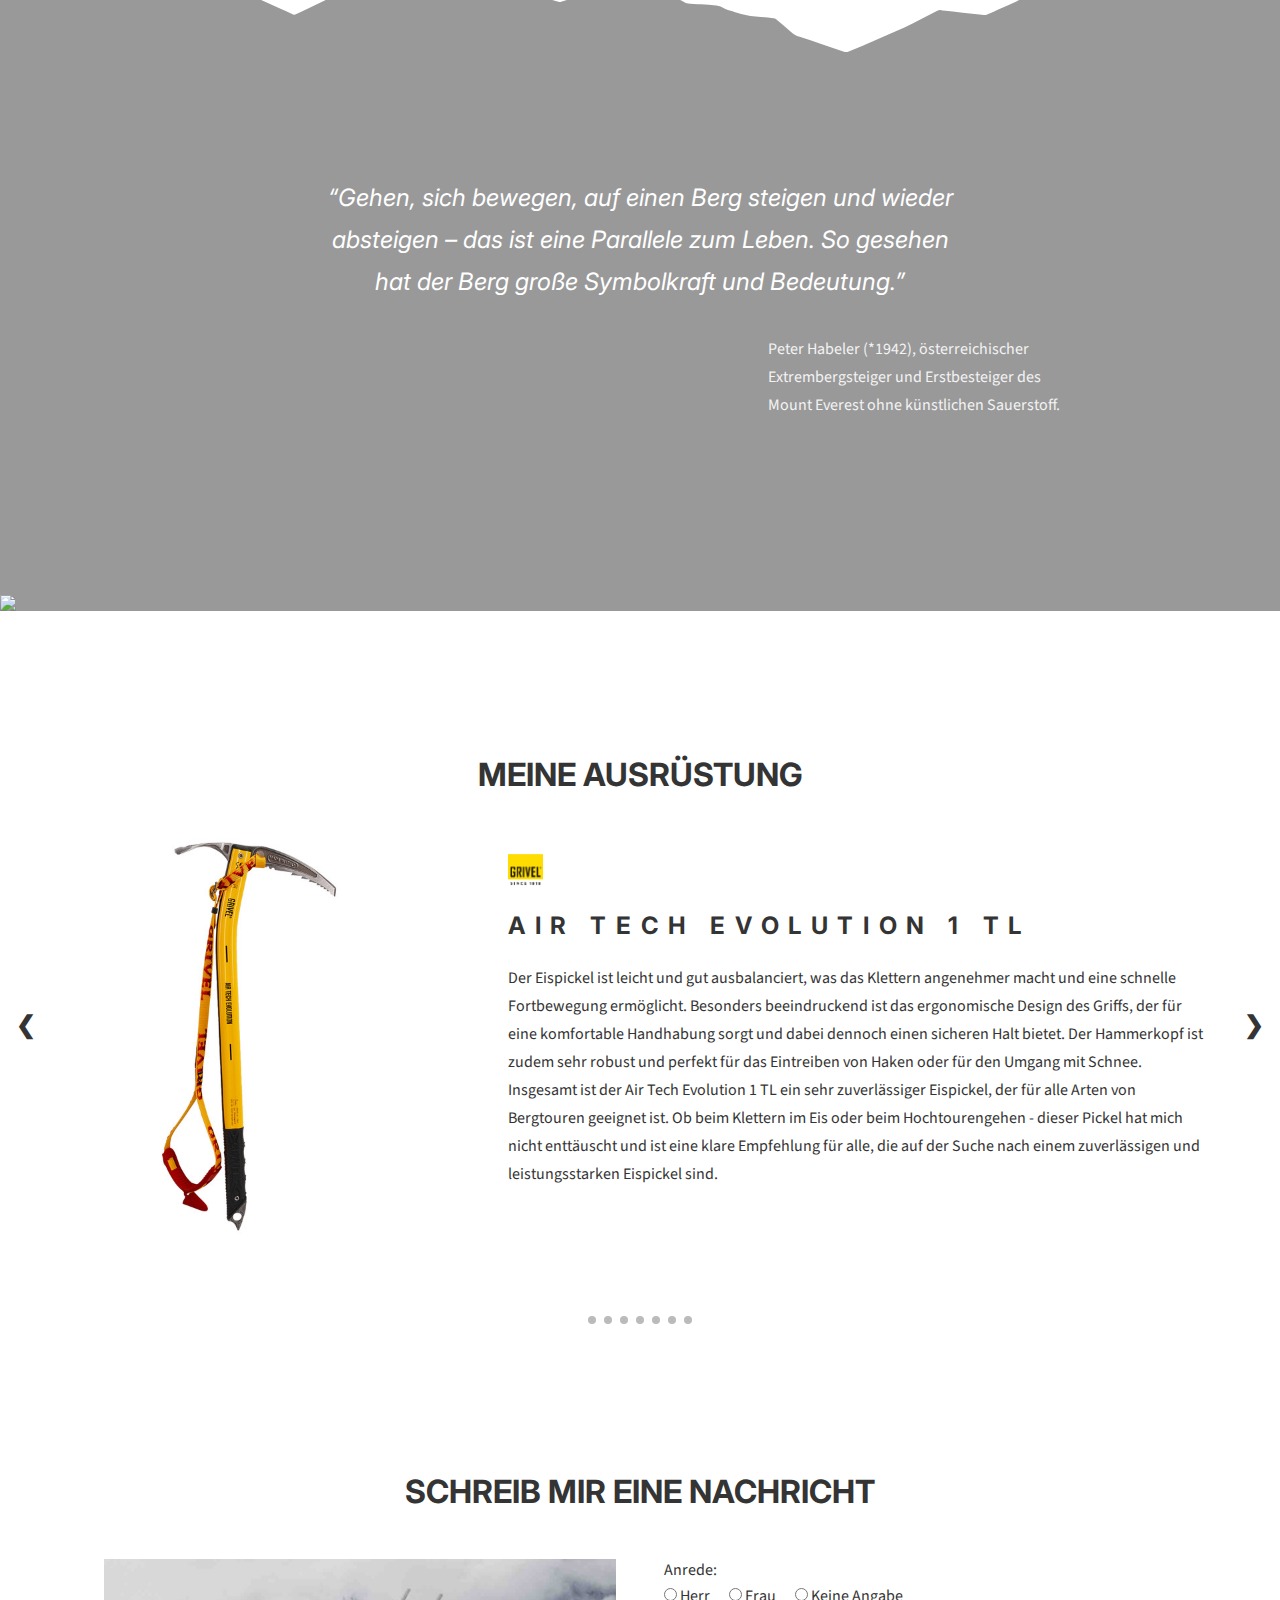
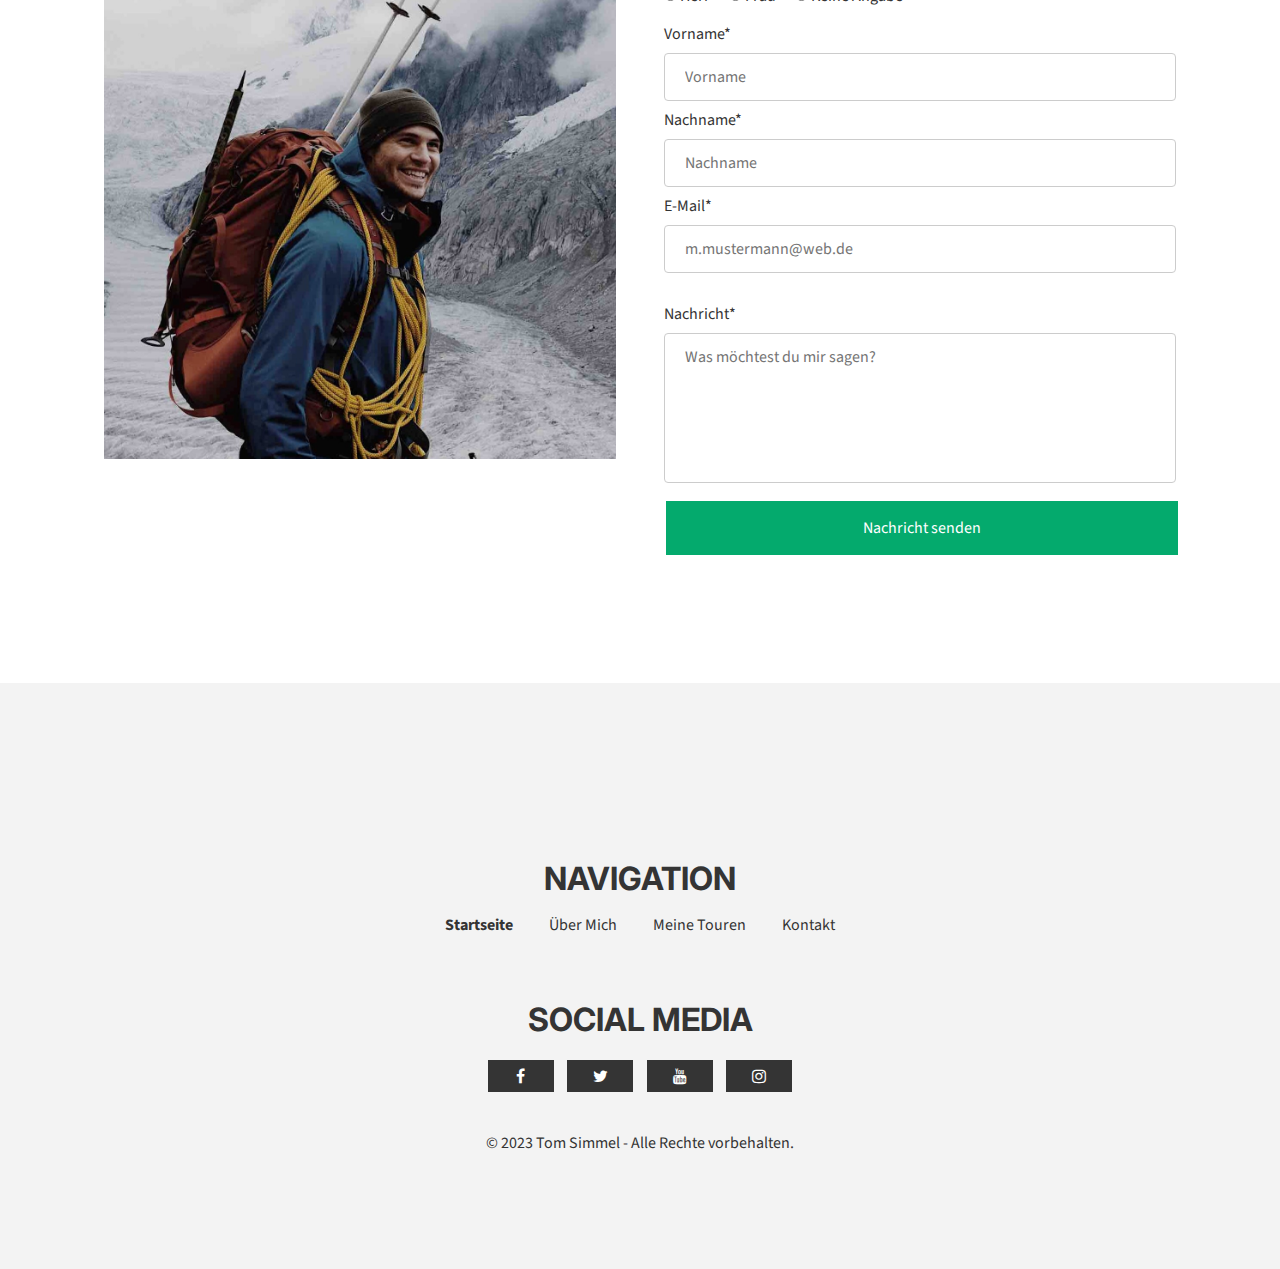
==== commit 961040c8: "Merge branch 'develope'" ====
--- a/index.html
+++ b/index.html
@@ -90,7 +90,7 @@
 
     <section>
         <div class="willkommen">
-            <div class="willkommen-picture" style="background-image:url(Bilder/bild_von_mir.jpg);"></div>
+            <div class="willkommen-bild" style="background-image:url(Bilder/bild_von_mir.jpg);"></div>
             <div class="willkommen-text">
                 <h2> Hi! Schön, dass du da bist.</h2>
                 <p> Herzlich willkommen auf meinem Bergzeit Blog! Hier dreht sich alles um die faszinierende Welt der
@@ -203,7 +203,7 @@
             <h2> Meine Ausrüstung</h2>
             <div class="content-slider" style="display:block;">
                 <div class="ausruestung">
-                    <div class="ausruestung-picture" style="background-image:url(Bilder/GrivelAirTech.jpg);"></div>
+                    <div class="ausruestung-bild" style="background-image:url(Bilder/GrivelAirTech.jpg);"></div>
                     <div class="ausruestung-text"><br>
                         <img class="Logo" src="Bilder\Grivel2.png" alt="Grivel Logo">
                         <h3>AIR TECH EVOLUTION 1 TL</h3>
@@ -224,7 +224,7 @@
             </div>
             <div class="content-slider">
                 <div class="ausruestung">
-                    <div class="ausruestung-picture" style="background-image:url(Bilder/iview_5027117-001_pic1.jpg);">
+                    <div class="ausruestung-bild" style="background-image:url(Bilder/iview_5027117-001_pic1.jpg);">
                     </div>
                     <div class="ausruestung-text"><br>
                         <img class="Logo" src="Bilder/Logo_petzl.png" alt="Petzl Logo">
@@ -242,7 +242,7 @@
             </div>
             <div class="content-slider">
                 <div class="ausruestung">
-                    <div class="ausruestung-picture" style="background-image:url(Bilder/iview_5045470-003_pic1.jpg);">
+                    <div class="ausruestung-bild" style="background-image:url(Bilder/iview_5045470-003_pic1.jpg);">
                     </div>
                     <div class="ausruestung-text"><br>
                         <img class="Logo" src="Bilder/Ortovox_Logo.svg.png" alt="Ortovox Logo">
@@ -263,7 +263,7 @@
             </div>
             <div class="content-slider">
                 <div class="ausruestung">
-                    <div class="ausruestung-picture" style="background-image:url(Bilder/iview_5023201-001_pic1.jfif);">
+                    <div class="ausruestung-bild" style="background-image:url(Bilder/iview_5023201-001_pic1.jfif);">
                     </div>
                     <div class="ausruestung-text"><br>
                         <img class="Logo" src="Bilder/Logo_petzl.png" alt="Petzl Logo">
@@ -282,7 +282,7 @@
             </div>
             <div class="content-slider">
                 <div class="ausruestung">
-                    <div class="ausruestung-picture" style="background-image:url(Bilder/iview_5033208-003_pic1.jpg);">
+                    <div class="ausruestung-bild" style="background-image:url(Bilder/iview_5033208-003_pic1.jpg);">
                     </div>
                     <div class="ausruestung-text"><br>
                         <img class="Logo" src="Bilder/47a33b05f72b389554e0e8dc1cc383a2.png" alt="Mammut Logo">
@@ -302,7 +302,7 @@
             </div>
             <div class="content-slider">
                 <div class="ausruestung">
-                    <div class="ausruestung-picture" style="background-image:url(Bilder/iview_3003775-001_pic1.jpg);">
+                    <div class="ausruestung-bild" style="background-image:url(Bilder/iview_3003775-001_pic1.jpg);">
                     </div>
                     <div class="ausruestung-text"><br>
                         <img class="Logo" src="Bilder/Hanwag-Logo.svg.png" alt="Hanwag Logo">
@@ -325,7 +325,7 @@
             </div>
             <div class="content-slider">
                 <div class="ausruestung">
-                    <div class="ausruestung-picture" style="background-image:url(Bilder/iview_1073910-021_pic1.jpg);">
+                    <div class="ausruestung-bild" style="background-image:url(Bilder/iview_1073910-021_pic1.jpg);">
                     </div>
                     <div class="ausruestung-text"><br>
                         <img class="Logo" src="Bilder/Ortovox_Logo.svg.png" alt="Ortovox Logo">
--- a/stylesheet.css
+++ b/stylesheet.css
@@ -733,7 +733,7 @@
     }
 }
 
-.willkommen-picture {
+.willkommen-bild {
     width: 30%;
     height: 100%;
     background-size: cover;
@@ -742,7 +742,7 @@
 }
 
 @media only screen and (max-width: 992px) {
-    .willkommen-picture {
+    .willkommen-bild {
         width: 40%;
         height: 300px;
         margin-bottom: 3em;
@@ -751,7 +751,7 @@
 }
 
 @media only screen and (max-width: 768px) {
-    .willkommen-picture {
+    .willkommen-bild {
         width: 100%;
         height: 300px;
         margin-bottom: 3em;
@@ -759,7 +759,7 @@
 }
 
 @media only screen and (max-width: 576px) {
-    .willkommen-picture {
+    .willkommen-bild {
         width: 100%;
     }
 }
@@ -1177,7 +1177,7 @@
 
 }
 
-.ausruestung-picture {
+.ausruestung-bild {
     width: 30%;
     height: 400px;
     background-size: contain;
@@ -1189,7 +1189,7 @@
 }
 
 @media only screen and (max-width: 992px) {
-    .ausruestung-picture {
+    .ausruestung-bild {
         width: 100%;
         padding: 0;
         height: 334px;
@@ -1198,7 +1198,7 @@
 }
 
 @media only screen and (max-width: 768px) {
-    .ausruestung-picture {
+    .ausruestung-bild{
         width: 100%;
         padding: 0;
         height: 334px;
@@ -1207,7 +1207,7 @@
 }
 
 @media only screen and (max-width: 576px) {
-    .ausruestung-picture {
+    .ausruestung-bild {
         width: 100%;
         padding: 0;
         background-position: center;
@@ -1349,7 +1349,6 @@
     position: absolute;
     top: 50%;
     width: auto;
-    margin-top: -22px;
     padding: 16px;
     color: #343434;
     font-weight: bold;
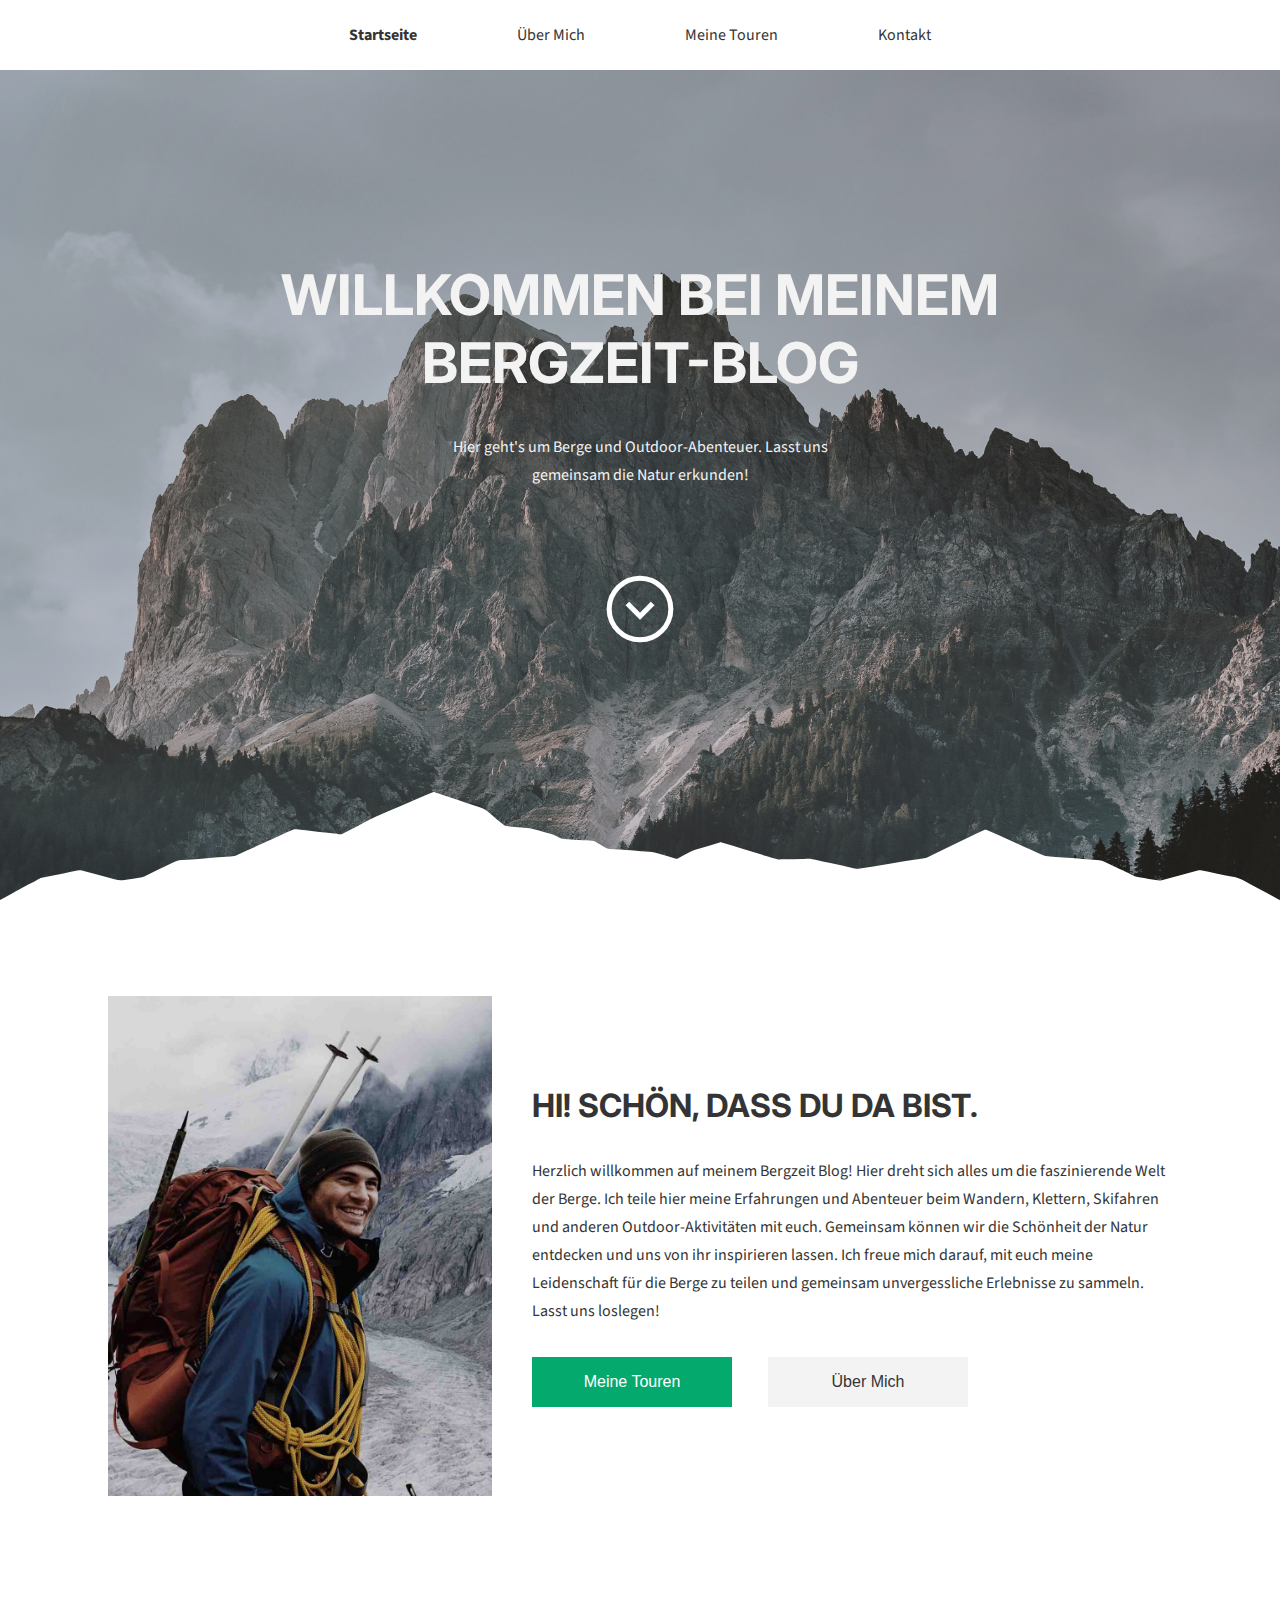
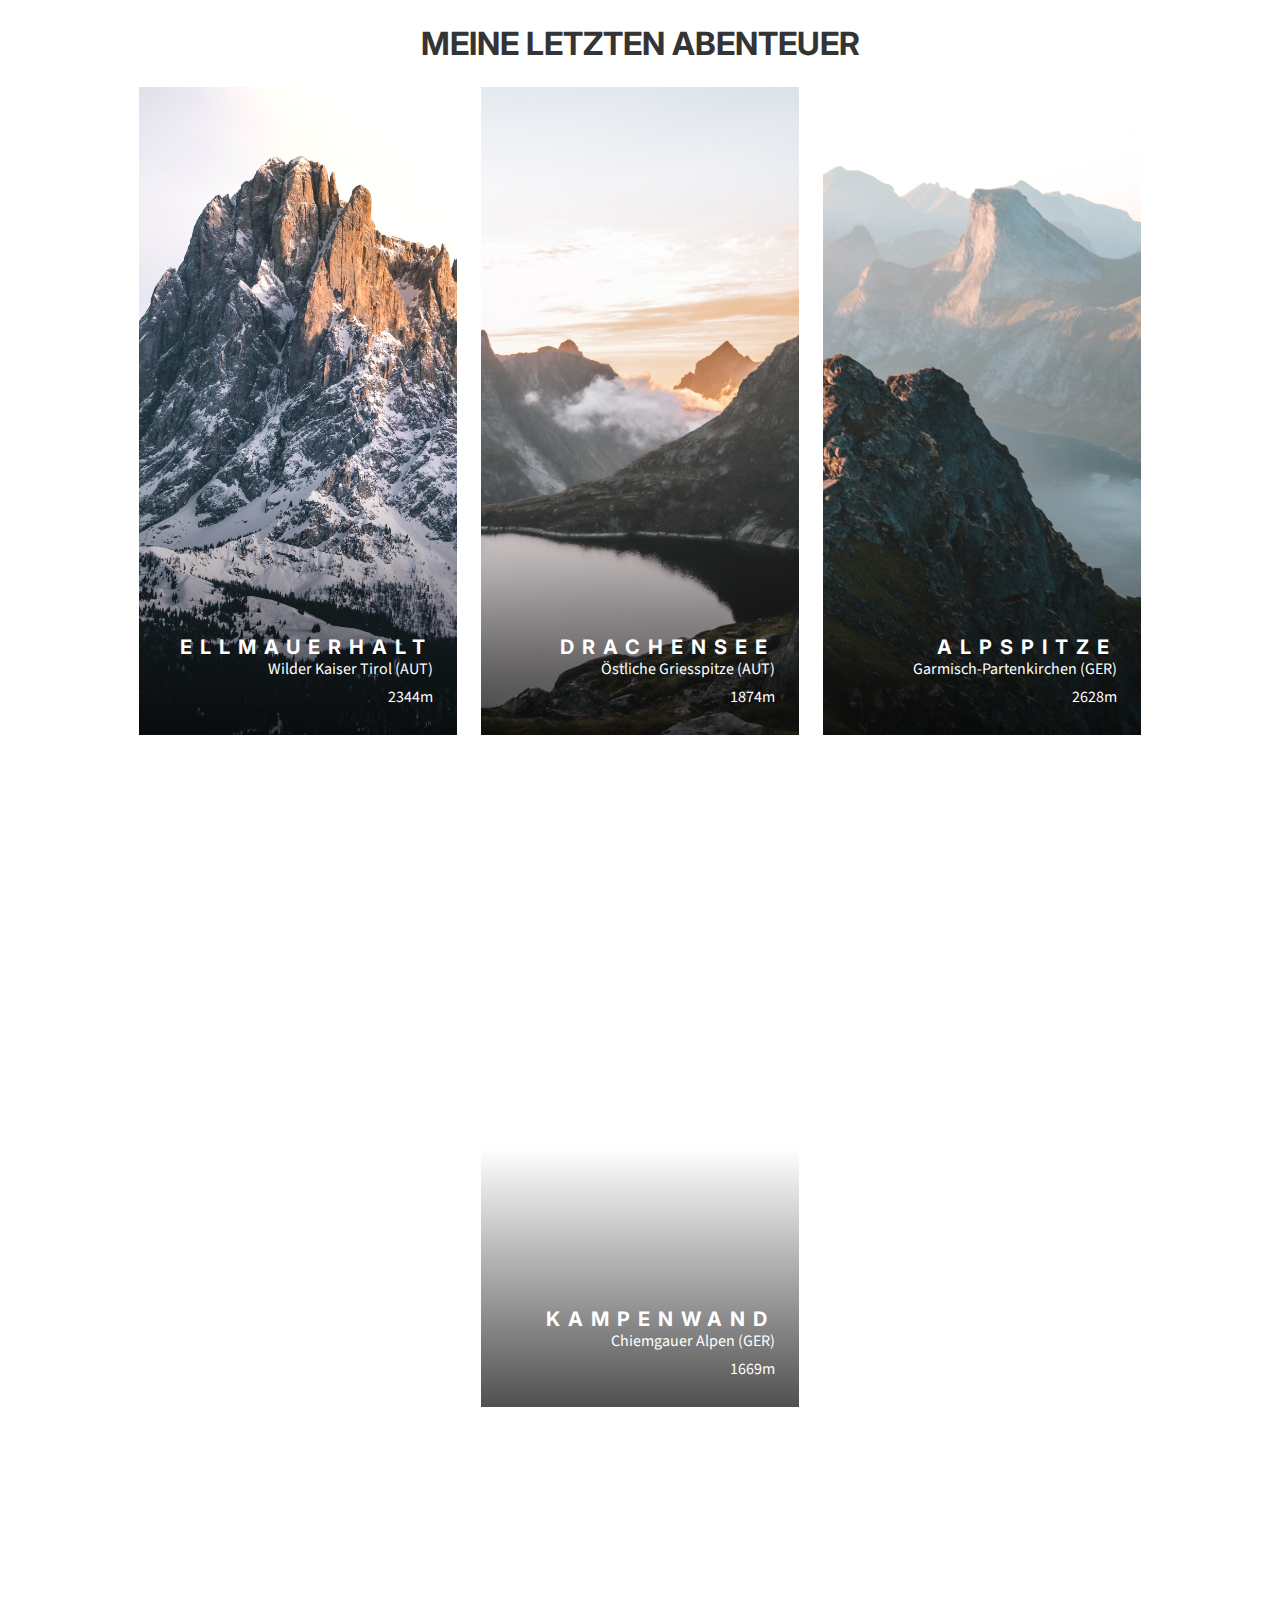
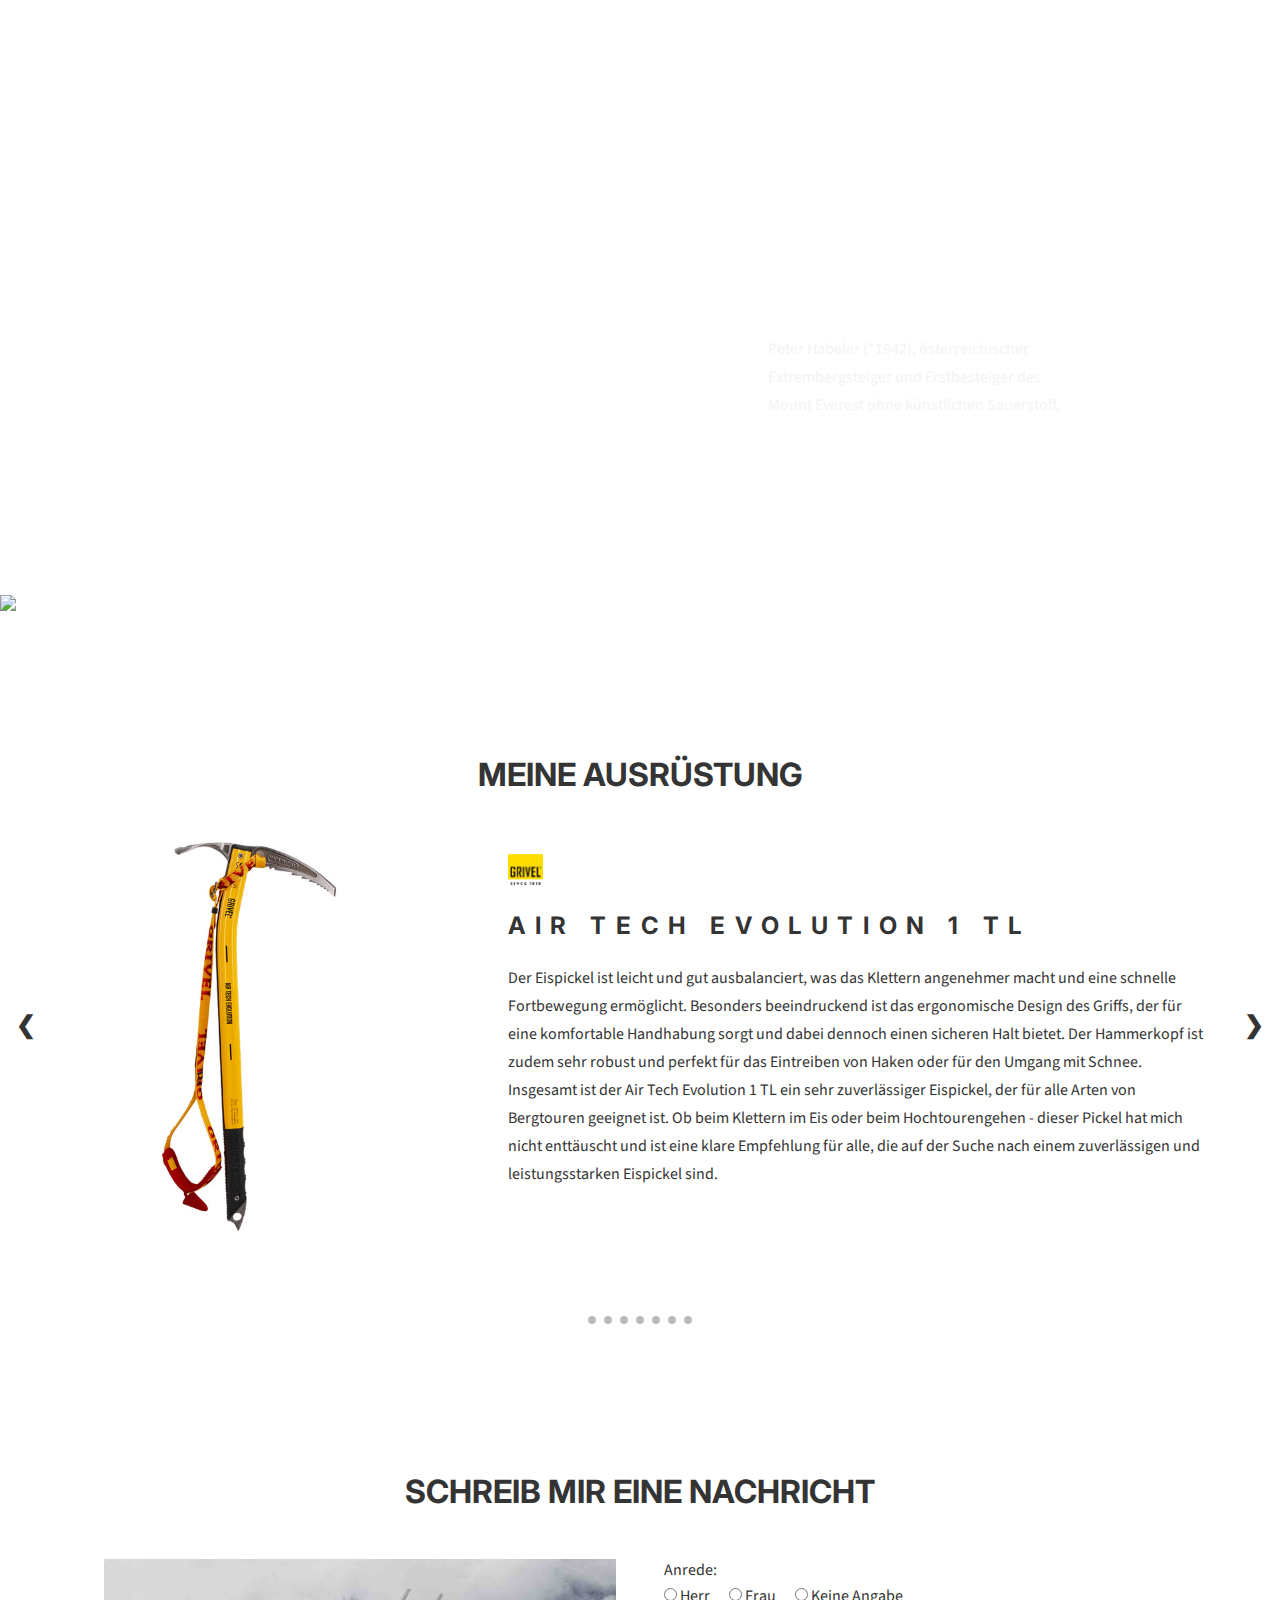
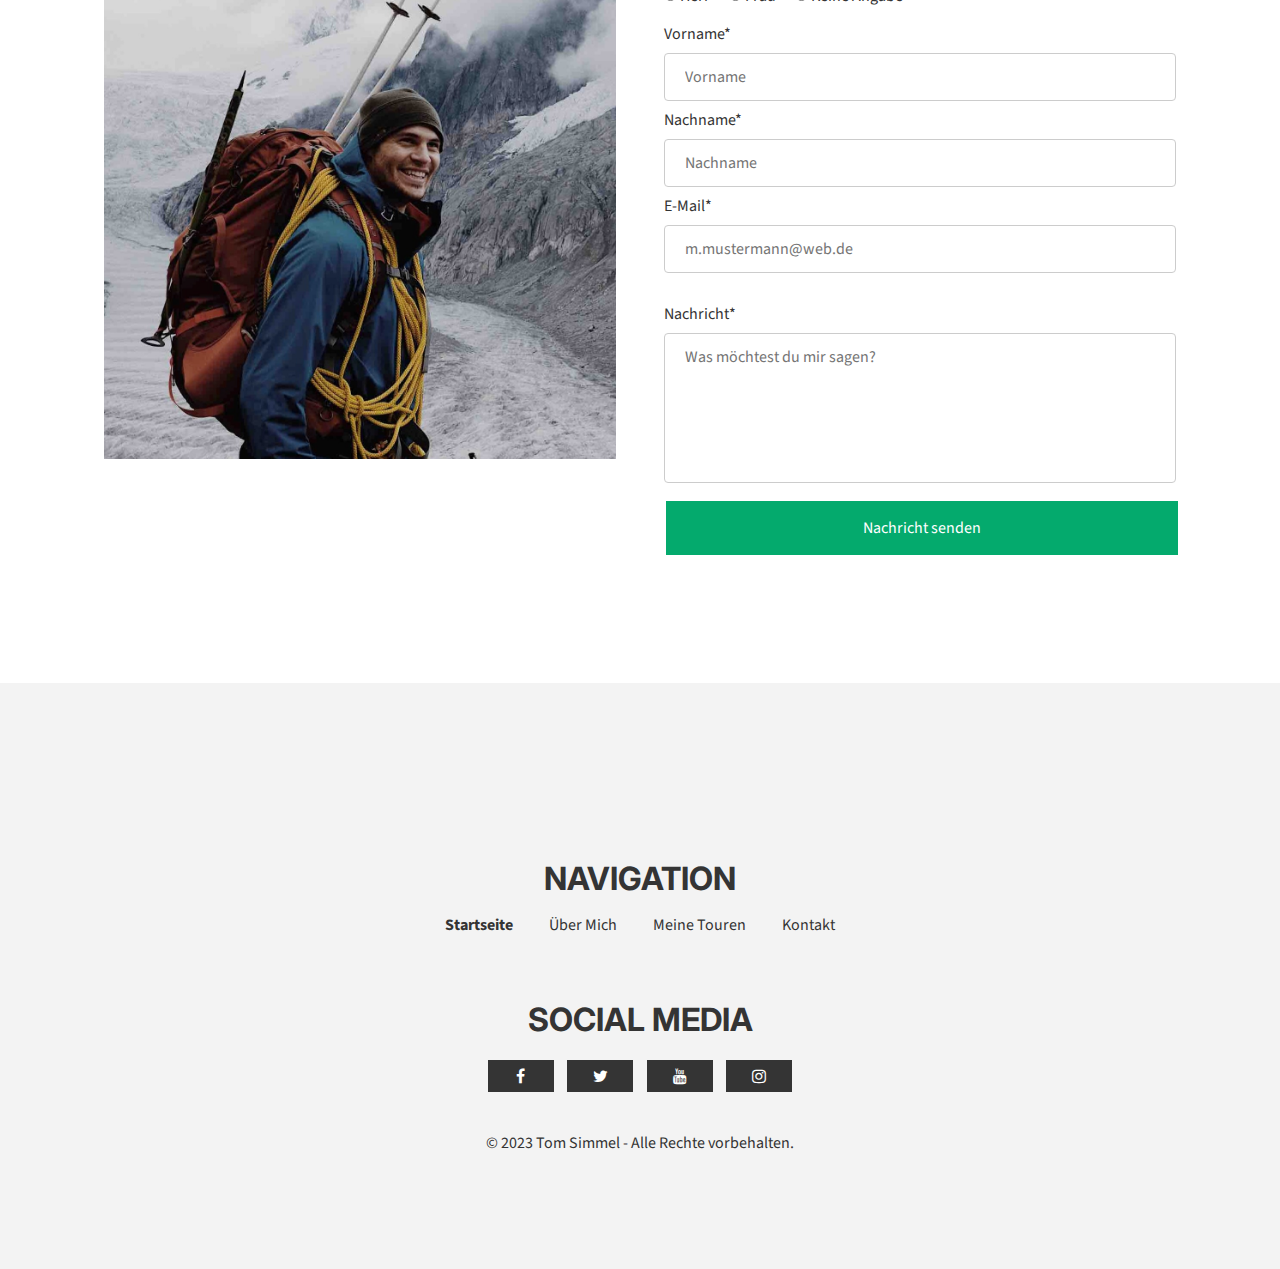
==== commit d584fd25: "<title> angepasst" ====
--- a/index.html
+++ b/index.html
@@ -7,6 +7,7 @@
 <head>
     <meta charset="UTF-8">
     <meta http-equiv="X-UA-Compatible" content="IE=edge">
+    <title>Startseite | Tom´s Bergzeit-Blog</title>
     <meta name="viewport" content="width=device-width, initial-scale=1.0">
     <title>Startseite</title>
     <script src="script.js"></script>
@@ -208,16 +209,13 @@
                         <img class="Logo" src="Bilder\Grivel2.png" alt="Grivel Logo">
                         <h3>AIR TECH EVOLUTION 1 TL</h3>
                         <p>Der Eispickel ist leicht und gut ausbalanciert, was das Klettern angenehmer macht und eine
-                            schnelle Fortbewegung ermöglicht.
-
-                            Besonders beeindruckend ist das ergonomische Design des Griffs, der für eine komfortable
-                            Handhabung sorgt und dabei dennoch einen sicheren Halt bietet. Der Hammerkopf ist zudem sehr
-                            robust und perfekt für das Eintreiben von Haken oder für den Umgang mit Schnee.
-
-                            Insgesamt ist der Air Tech Evolution 1 TL ein sehr zuverlässiger Eispickel, der für alle
-                            Arten von Bergtouren geeignet ist. Ob beim Klettern im Eis oder beim Hochtourengehen -
-                            dieser Pickel hat mich nicht enttäuscht und ist eine klare Empfehlung für alle, die auf der
-                            Suche nach einem zuverlässigen und leistungsstarken Eispickel sind.
+                            schnelle Fortbewegung ermöglicht. Besonders beeindruckend ist das ergonomische Design des
+                            Griffs, der für eine komfortable Handhabung sorgt und dabei dennoch einen sicheren Halt
+                            bietet. Der Hammerkopf ist zudem sehr robust und perfekt für das Eintreiben von Haken oder
+                            für den Umgang mit Schnee. Insgesamt ist der Air Tech Evolution 1 TL ein sehr zuverlässiger
+                            Eispickel, der für alle Arten von Bergtouren geeignet ist. Ob beim Klettern im Eis oder beim
+                            Hochtourengehen - dieser Pickel hat mich nicht enttäuscht und ist eine klare Empfehlung für
+                            alle, die auf der Suche nach einem zuverlässigen und leistungsstarken Eispickel sind.
                         </p>
                     </div>
                 </div>
@@ -231,11 +229,10 @@
                         <h3>SCIROCCO KLETTERHELM</h3>
                         <p>Als leidenschaftlicher Kletterer durfte ich den Scirocco Kletterhelm von Petzl ausprobieren
                             und war von seinen Leistungen beeindruckt. Der Helm ist sehr leicht und bietet dennoch einen
-                            hervorragenden Schutz für den Kopf beim Klettern.
-
-                            Besonders positiv fiel mir die Passform auf - der Helm sitzt perfekt auf dem Kopf und kann
-                            dank des magnetischen Schnallenverschlusses leicht angelegt und abgenommen werden. Zudem ist
-                            der Helm sehr atmungsaktiv und sorgt für ein angenehmes Klima unter dem Helm.
+                            hervorragenden Schutz für den Kopf beim Klettern. Besonders positiv fiel mir die Passform
+                            auf - der Helm sitzt perfekt auf dem Kopf und kann dank des magnetischen
+                            Schnallenverschlusses leicht angelegt und abgenommen werden. Zudem ist der Helm sehr
+                            atmungsaktiv und sorgt für ein angenehmes Klima unter dem Helm.
                         </p>
                     </div>
                 </div>
@@ -330,9 +327,15 @@
                     <div class="ausruestung-text"><br>
                         <img class="Logo" src="Bilder/Ortovox_Logo.svg.png" alt="Ortovox Logo">
                         <h3>WESTALPEN 3L JACKET</h3>
-                        <p>Die Ortovox Westalpen 3L Jacke ist eine hervorragende Wahl für alle, die sich auf anspruchsvollen Skitouren oder im freien Gelände bewegen. Die Jacke ist aus einem strapazierfähigen und wasserdichten 3-Lagen-Material gefertigt, das bei Wind und Wetter zuverlässigen Schutz bietet.
-
-                            Die Jacke verfügt über eine Kapuze, die an den Helm angepasst werden kann, sowie über eine Vielzahl von Taschen, in denen wichtige Ausrüstungsgegenstände sicher aufbewahrt werden können. Die Jacke ist außerdem mit einem RECCO-Reflektor ausgestattet, der im Falle eines Lawinenunfalls die Rettung erleichtern kann.
+                        <p>Die Ortovox Westalpen 3L Jacke ist eine hervorragende Wahl für alle, die sich auf
+                            anspruchsvollen Skitouren oder im freien Gelände bewegen. Die Jacke ist aus einem
+                            strapazierfähigen und wasserdichten 3-Lagen-Material gefertigt, das bei Wind und Wetter
+                            zuverlässigen Schutz bietet.
+
+                            Die Jacke verfügt über eine Kapuze, die an den Helm angepasst werden kann, sowie über eine
+                            Vielzahl von Taschen, in denen wichtige Ausrüstungsgegenstände sicher aufbewahrt werden
+                            können. Die Jacke ist außerdem mit einem RECCO-Reflektor ausgestattet, der im Falle eines
+                            Lawinenunfalls die Rettung erleichtern kann.
                         </p>
                     </div>
                 </div>
--- a/stylesheet.css
+++ b/stylesheet.css
@@ -202,7 +202,7 @@
 
 /* ////////////////////////////////////////////////////////////////////////////////////////////////////////// */
 /* ----------------------------------------  Globale Einstellungen  ----------------------------------------  */
-/* ########################################################################################################## */
+/* ##############################################spacer############################################################ */
 
 
 
@@ -289,7 +289,7 @@
         position: 50%;
         margin: 0 !important;
         padding: 0;
-        padding-right:0;
+        padding-right: 0;
 
     }
 }
@@ -372,9 +372,9 @@
     padding: 0 !important;
     margin: 0 !important;
 }
-@media only screen and (max-width: 576px) {
-.i.fa.fa-bars {
-}
+
+@media only screen and (max-width: 576px) {
+    .i.fa.fa-bars {}
 }
 
 /* ///////////////////////////////////////////////////////////////////////////////////////////////// */
@@ -397,6 +397,7 @@
     background-repeat: no-repeat;
     background-size: cover;
     position: relative;
+    background-attachment: fixed;
     margin-bottom: 2em;
 }
 
@@ -411,6 +412,18 @@
     color: white;
 }
 
+@media only screen and (max-width: 576px) {
+    .hero-text {
+        width: 90%;
+        text-align: center;
+        position: absolute;
+        top: 65%;
+        left: 50%;
+        transform: translate(-50%, -50%);
+        color: white;
+    }
+}
+
 .hero-text>p {
     display: flex;
     justify-content: center;
@@ -461,6 +474,7 @@
     background-position: left center;
     background-repeat: no-repeat;
     background-size: cover;
+    background-attachment: fixed;
     position: relative;
     margin-bottom: 2em;
 }
@@ -489,6 +503,18 @@
     color: white;
 }
 
+@media only screen and (max-width: 576px) {
+    .hero-text-uebermich {
+        width: 90%;
+        text-align: center;
+        position: absolute;
+        top: 65%;
+        left: 50%;
+        transform: translate(-50%, -50%);
+        color: white;
+    }
+}
+
 .hero-text-uebermich>p {
     display: flex;
     justify-content: center;
@@ -512,7 +538,8 @@
 }
 
 #Eckdaten-A {
-    padding: 3em;
+    padding-top: 0.5em;
+    padding-bottom: 2em;
 }
 
 /* /////////////////////////////////////////////////////////////////////////////////////////////////////////// */
@@ -534,6 +561,7 @@
     background-position: top center;
     background-repeat: no-repeat;
     background-size: cover;
+    background-attachment: fixed;
     position: relative;
     margin-bottom: 2em;
 
@@ -551,6 +579,18 @@
     color: white;
 }
 
+@media only screen and (max-width: 576px) {
+    .hero-text-touren {
+        width: 90%;
+        text-align: center;
+        position: absolute;
+        top: 65%;
+        left: 50%;
+        transform: translate(-50%, -50%);
+        color: white;
+    }
+}
+
 .hero-text-touren>p {
     display: flex;
     justify-content: center;
@@ -597,10 +637,13 @@
     background-repeat: no-repeat;
     background-size: cover;
     position: relative;
+    background-attachment: fixed;
     margin-bottom: 2em;
 
 
 }
+
+
 
 .hero-text-Tour1 {
     width: 70%;
@@ -613,6 +656,18 @@
     color: white;
 }
 
+@media only screen and (max-width: 576px) {
+    .hero-text-Tour1 {
+        width: 90%;
+        text-align: center;
+        position: absolute;
+        top: 65%;
+        left: 50%;
+        transform: translate(-50%, -50%);
+        color: white;
+    }
+}
+
 .hero-text-Tour1>p {
     color: #F3F3F3;
 
@@ -632,7 +687,7 @@
 }
 
 #Eckdaten-A1 {
-    padding: 3em;
+    padding: 2em;
 }
 
 /* /////////////////////////////////////////////////////////////////////////////////////////////////////////////////// */
@@ -653,6 +708,7 @@
     background-position: center;
     background-repeat: no-repeat;
     background-size: cover;
+    background-attachment: fixed;
     position: relative;
     margin-bottom: 2em;
 
@@ -670,6 +726,18 @@
     color: white;
 }
 
+@media only screen and (max-width: 576px) {
+    .hero-text-kontakt {
+        width: 90%;
+        text-align: center;
+        position: absolute;
+        top: 65%;
+        left: 50%;
+        transform: translate(-50%, -50%);
+        color: white;
+    }
+}
+
 .hero-text-kontakt>p {
     color: #F3F3F3;
 
@@ -689,8 +757,9 @@
 }
 
 #Kontakt-A {
-    padding: 3em;
-}
+    padding: 2em;
+}
+
 
 /* ///////////////////////////////////////////////////////////////////////////////////////////////////////// */
 /* ---------------------------------------- Hero-Image Kontakt ENDE ---------------------------------------- */
@@ -774,7 +843,7 @@
     .willkommen-text {
         width: 100%;
         text-align: center;
-        padding: 0;
+        padding: 4em;
     }
 }
 
@@ -866,6 +935,8 @@
     flex-wrap: wrap;
     column-gap: 1.5em;
 }
+
+
 
 .touren-boxen {
     display: flex;
@@ -882,6 +953,7 @@
 
 }
 
+
 @media only screen and (max-width: 992px) {
     .touren-boxen {
         min-height: 0;
@@ -946,6 +1018,7 @@
     background-position: center;
     background-repeat: no-repeat;
     background-size: cover;
+    background-attachment: fixed;
     position: relative;
     margin-bottom: 5em;
     margin-top: 5em;
@@ -1038,6 +1111,7 @@
     background-position: center;
     background-repeat: no-repeat;
     background-size: cover;
+    background-attachment: fixed;
     position: relative;
     margin-bottom: 5em;
     margin-top: 5em;
@@ -1099,6 +1173,7 @@
         text-align: center;
     }
 }
+
 /* ///////////////////////////////////////////////////////////////////////////////////////////////////////////// */
 /* ---------------------------------------- Zitat Index Über Mich ENDE ---------------------------------------- */
 /* ############################################################################################################ */
@@ -1118,6 +1193,7 @@
     background-position: center;
     background-repeat: no-repeat;
     background-size: cover;
+    background-attachment: fixed;
     position: relative;
     margin-bottom: 5em;
     margin-top: 5em;
@@ -1134,7 +1210,7 @@
     max-width: 800px;
     text-align: center;
     position: absolute;
-    top: 60%;
+    top: 50%;
     left: 50%;
     transform: translate(-50%, -50%);
     color: white;
@@ -1153,6 +1229,21 @@
     width: 300px;
     margin: 2em 70%;
 }
+
+@media only screen and (max-width: 768px) {
+    .zitat-text-touren>p {
+        margin: 2em 0;
+        text-align: center;
+    }
+}
+
+@media only screen and (max-width: 576px) {
+    .zitat-text-touren>p {
+        margin: 2em 0;
+        text-align: center;
+    }
+}
+
 /* /////////////////////////////////////////////////////////////////////////////////////////////////////////////// */
 /* ---------------------------------------- Zitat Index Meine Touren ENDE ---------------------------------------- */
 /* ############################################################################################################### */
@@ -1165,6 +1256,35 @@
 /* ######################################################################################################## */
 /* ---------------------------------------- Meine Ausrüstung START ---------------------------------------- */
 /* //////////////////////////////////////////////////////////////////////////////////////////////////////// */
+
+.ausrustung-slider {
+
+    height: px;
+}
+
+@media only screen and (max-width: 1243px) {
+    .ausrustung-slider {
+        height: 1000px;
+    }
+}
+
+@media only screen and (max-width: 992px) {
+    .ausrustung-slider {
+        height: 960px;
+    }
+}
+
+@media only screen and (max-width: 768px) {
+    .ausrustung-slider {
+        height: 1050px;
+    }
+}
+
+@media only screen and (max-width: 576px) {
+    .ausrustung-slider {
+        height: 1300px;
+    }
+}
 
 .ausruestung {
     width: 100%;
@@ -1198,7 +1318,7 @@
 }
 
 @media only screen and (max-width: 768px) {
-    .ausruestung-bild{
+    .ausruestung-bild {
         width: 100%;
         padding: 0;
         height: 334px;
@@ -1224,7 +1344,7 @@
 
 @media only screen and (max-width: 992px) {
     .ausruestung-text {
-        padding: 0;
+        padding: 4em;
         width: 100%;
         text-align: center;
     }
@@ -1334,7 +1454,7 @@
 @media only screen and (max-width: 576px) {
 
     .ausrustung-slider {
-        max-width: 300px;
+        max-width: 450px;
     }
 }
 
@@ -1601,6 +1721,7 @@
     margin-top: 4px;
     margin-bottom: 16px;
 }
+
 /* /////////////////////////////////////////////////////////////////////////////////////////////////////// */
 /* ---------------------------------------- Kontakt formular ENDE ---------------------------------------- */
 /* ####################################################################################################### */
@@ -1621,7 +1742,8 @@
     display: flex;
     justify-content: center;
     align-items: center;
-    padding: 16px;
+    padding-top: 16px;
+    padding-bottom: 16px;
     border: none;
     cursor: pointer;
     font-family: 'Inter';
@@ -1688,8 +1810,10 @@
 }
 
 .Gesamt-werte {
-    width: 100%;
-    margin: 3em 0;
+    width: 90%;
+    margin: 0 auto;
+    padding-top: 3em;
+    padding-bottom: 1em;
     column-gap: 4.5em;
     row-gap: 3em;
     display: flex;
@@ -1698,11 +1822,27 @@
     flex-wrap: wrap;
     column-gap: 3em;
     text-align: center;
-}
-
-@media only screen and (max-width: 768px) {
+    
+}
+
+
+
+@media only screen and (max-width: 992px) {
     .Gesamt-werte {
-        width: 100%;
+        width: 70%;
+        row-gap: 3em;
+        column-gap: 3.5em;
+        margin: 0 auto;
+        padding-top: 3em;
+        display: flex;
+        flex-direction: row;
+        justify-content: space-evenly;
+    }
+}
+
+@media only screen and (max-width: 768px) {
+    .Gesamt-werte {
+        width: 90%;
         row-gap: 3em;
         column-gap: 4.5em;
         display: flex;
@@ -1743,10 +1883,15 @@
     background-position: bottom center;
     background-repeat: no-repeat;
     background-size: cover;
+    background-attachment: fixed;
     position: relative;
     margin-bottom: 3em;
     margin-top: 3em;
     width: 100%;
+    display: flex;
+    flex-direction: row;
+    justify-content: center;
+    overflow: hidden;
 }
 
 /* ///////////////////////////////////////////////////////////////////////////////////////////// */
@@ -1777,19 +1922,26 @@
 }
 
 .Tour-ablauf {
-    width: 100%;
-    margin-top: 4em;
+    width: 90%;
+    padding-top: 3em;
+    margin: 0 auto;
     display: flex;
     flex-direction: row;
-    justify-content: center;
     flex-wrap: wrap;
     row-gap: 3em;
     text-align: left;
+    justify-content: space-evenly;
 }
 
 .Mobile-gallery {
     display: none;
 }
+
+@media only screen and (max-width: 992px) {
+    .Gallery-desktop{
+    display: none;
+    }
+    }
 
 @media only screen and (max-width: 992px) {
     .Mobile-gallery {
@@ -1971,16 +2123,19 @@
     row-gap: 1em;
     flex-wrap: wrap;
 }
+
 @media only screen and (max-width: 992px) {
     .gallery {
         display: none;
     }
 }
+
 @media only screen and (max-width: 768px) {
     .gallery {
         display: none;
     }
 }
+
 @media only screen and (max-width: 576px) {
     .gallery {
         display: none;
@@ -2069,6 +2224,7 @@
     padding-bottom: 3em;
     margin-top: 10em;
 }
+
 @media only screen and (max-width: 992px) {
     .footer {
         margin-top: 7em;
@@ -2076,6 +2232,7 @@
         padding-bottom: 1em;
     }
 }
+
 @media only screen and (max-width: 768px) {
     .footer {
         margin-top: 2em;
@@ -2211,4 +2368,4 @@
 
 /* ////////////////////////////////////////////////////////////////////////////////////////// */
 /* ---------------------------------------- ENDE CSS ---------------------------------------- */
-/* ########################################################################################## */
+/* ########################################################################################## */